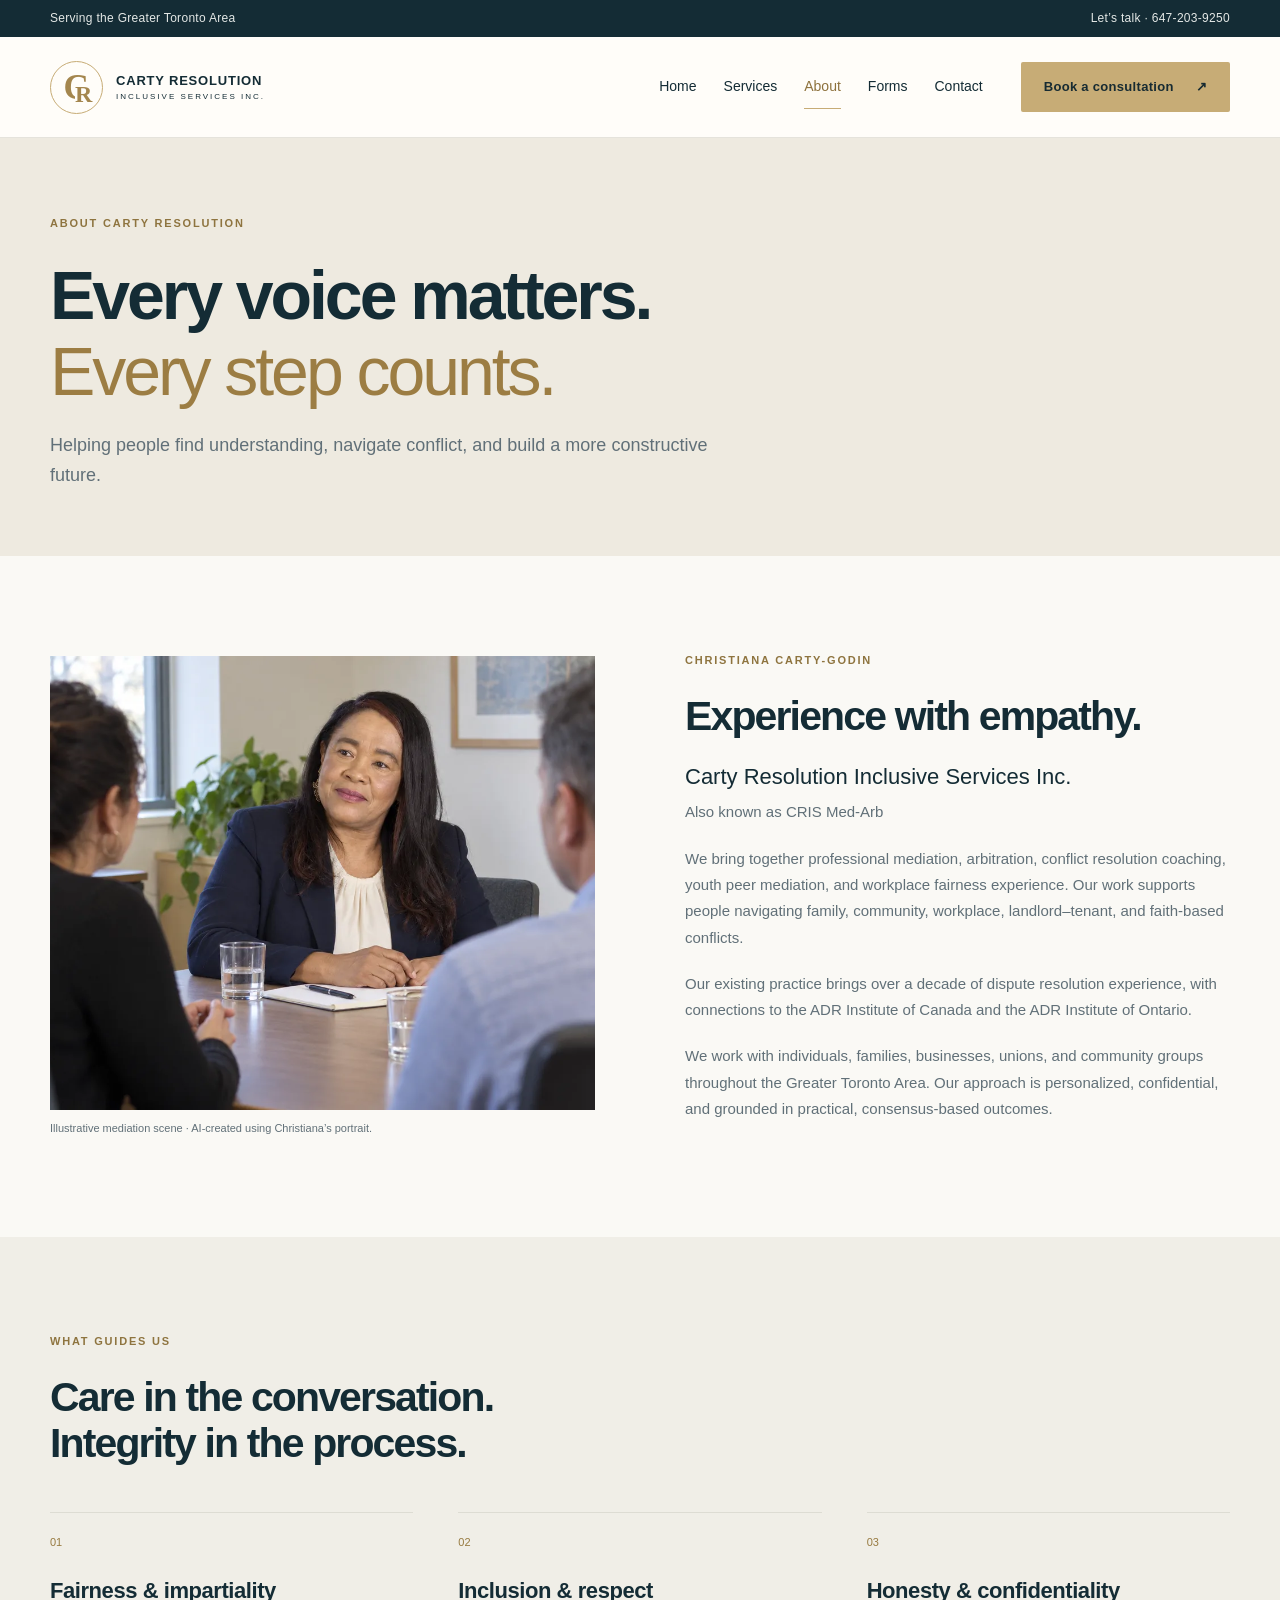
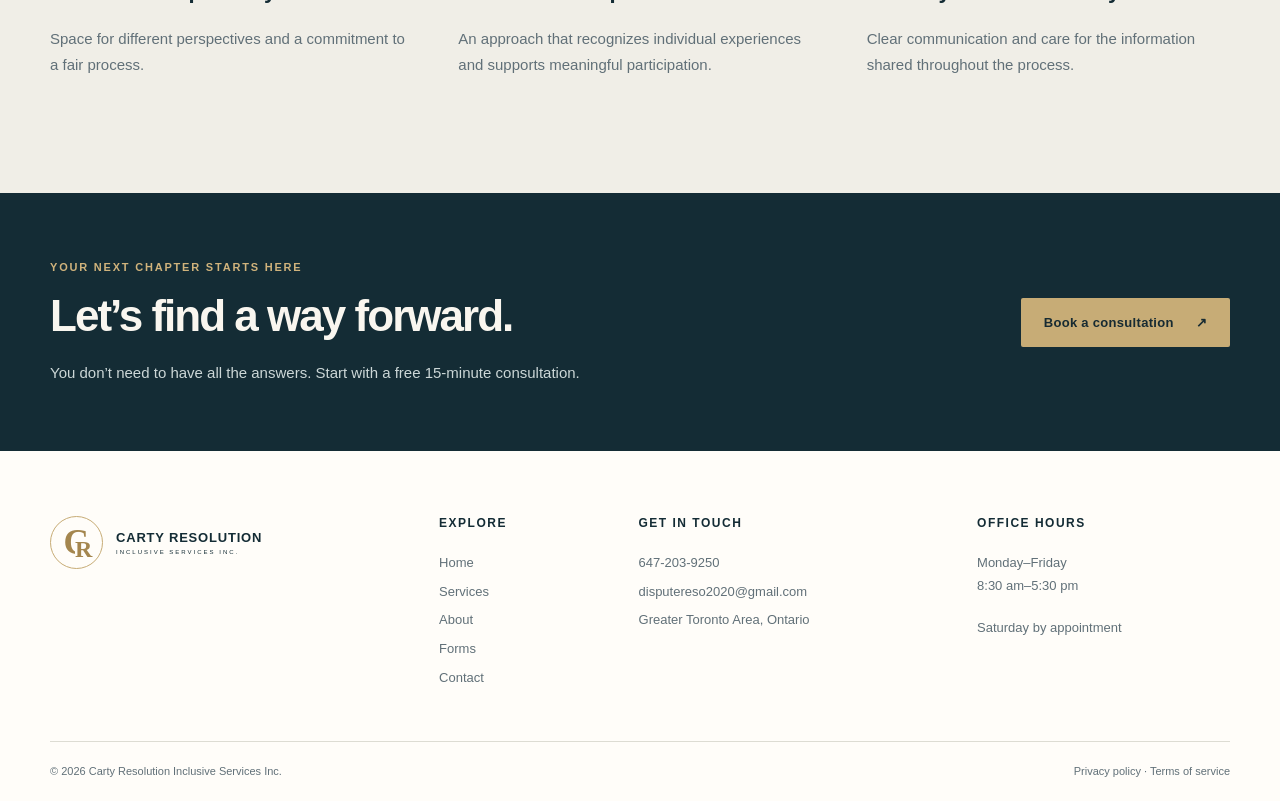
==== about/index.html @ 99fa65ea "Publish Carty Resolution website with responsive layouts and SEO metadata" ====
<!doctype html><html lang="en"><head><meta charset="utf-8"><meta name="viewport" content="width=device-width,initial-scale=1"><title>About Christiana Carty-Godin | Carty Resolution</title><meta name="description" content="Meet Christiana Carty-Godin and Carty Resolution Inclusive Services. A people-focused approach to mediation, arbitration and conflict resolution in the GTA."><meta name="theme-color" content="#142c35"><link rel="icon" href="../assets/favicon.svg" type="image/svg+xml"><link rel="stylesheet" href="../style.css"><meta property="og:type" content="website"><meta property="og:locale" content="en_CA"><meta property="og:site_name" content="Carty Resolution Inclusive Services"><meta property="og:title" content="About Christiana Carty-Godin | Carty Resolution"><meta property="og:description" content="Meet Christiana Carty-Godin and Carty Resolution Inclusive Services. A people-focused approach to mediation, arbitration and conflict resolution in the GTA."><meta name="twitter:card" content="summary"><script type="application/ld+json">{"@context":"https://schema.org","@type":"ProfessionalService","name":"Carty Resolution Inclusive Services Inc.","alternateName":"CRIS Med-Arb","telephone":"+1-647-203-9250","email":"disputereso2020@gmail.com","areaServed":{"@type":"Place","name":"Greater Toronto Area, Ontario, Canada"},"hasOfferCatalog":{"@type":"OfferCatalog","name":"Dispute resolution services","itemListElement":[{"@type":"Offer","itemOffered":{"@type":"Service","name":"Mediation"}},{"@type":"Offer","itemOffered":{"@type":"Service","name":"Arbitration"}},{"@type":"Offer","itemOffered":{"@type":"Service","name":"Conflict Management Coaching"}},{"@type":"Offer","itemOffered":{"@type":"Service","name":"Workplace Professional Training"}},{"@type":"Offer","itemOffered":{"@type":"Service","name":"Youth Peer Mediation Training"}}]}}</script><link rel="canonical" href="https://takshvaghasiya.github.io/carty-resolution/about/"><meta property="og:url" content="https://takshvaghasiya.github.io/carty-resolution/about/"><meta property="og:image" content="https://takshvaghasiya.github.io/carty-resolution/assets/christiana-banner.webp"></head><body><a class="skip" href="#main">Skip to content</a><div class="topbar"><div class="wrap"><span>Serving the Greater Toronto Area</span><a href="tel:+16472039250">Let’s talk · 647-203-9250</a></div></div><header><div class="wrap nav"><a class="brand" href="../" aria-label="Carty Resolution Inclusive Services home"><span class="monogram">C<span>R</span></span><span>CARTY RESOLUTION<small>INCLUSIVE SERVICES INC.</small></span></a><button class="menu" aria-label="Open navigation" aria-expanded="false" aria-controls="main-navigation">☰</button><nav id="main-navigation" aria-label="Main navigation"><a href="../" >Home</a><a href="../services/" >Services</a><a href="../about/" aria-current="page">About</a><a href="../forms/" >Forms</a><a href="../contact/" >Contact</a></nav><button class="button gold" data-book>Book a consultation <span>↗</span></button></div></header><main id="main"><section class="page-intro"><div class="wrap"><p class="eyebrow">ABOUT CARTY RESOLUTION</p><h1>Every voice matters.<br><em>Every step counts.</em></h1><p class="lead">Helping people find understanding, navigate conflict, and build a more constructive future.</p></div></section><section class="section"><div class="wrap about-grid"><figure class="meeting-photo"><img src="../assets/christiana-mediation.webp" alt="AI-created illustration of Christiana in a mediation conversation with two fictional participants" width="1536" height="1024" loading="lazy"><figcaption>Illustrative mediation scene · AI-created using Christiana’s portrait.</figcaption></figure><div><p class="eyebrow">CHRISTIANA CARTY-GODIN</p><h2>Experience with empathy.</h2><p class="lead">Carty Resolution Inclusive Services Inc.<br><span class="muted">Also known as CRIS Med-Arb</span></p><p>We bring together professional mediation, arbitration, conflict resolution coaching, youth peer mediation, and workplace fairness experience. Our work supports people navigating family, community, workplace, landlord–tenant, and faith-based conflicts.</p><p>Our existing practice brings over a decade of dispute resolution experience, with connections to the ADR Institute of Canada and the ADR Institute of Ontario.</p><p>We work with individuals, families, businesses, unions, and community groups throughout the Greater Toronto Area. Our approach is personalized, confidential, and grounded in practical, consensus-based outcomes.</p></div></div></section><section class="section pale"><div class="wrap"><p class="eyebrow">WHAT GUIDES US</p><h2>Care in the conversation.<br>Integrity in the process.</h2><div class="steps"><article><span>01</span><h3>Fairness & impartiality</h3><p>Space for different perspectives and a commitment to a fair process.</p></article><article><span>02</span><h3>Inclusion & respect</h3><p>An approach that recognizes individual experiences and supports meaningful participation.</p></article><article><span>03</span><h3>Honesty & confidentiality</h3><p>Clear communication and care for the information shared throughout the process.</p></article></div></div></section></main><section class="closing"><div class="wrap"><div><p class="eyebrow">YOUR NEXT CHAPTER STARTS HERE</p><h2>Let’s find a way forward.</h2><p>You don’t need to have all the answers. Start with a free 15-minute consultation.</p></div><button class="button gold" data-book>Book a consultation <span>↗</span></button></div></section><footer><div class="wrap footer-grid"><a class="brand" href="../"><span class="monogram">C<span>R</span></span><span>CARTY RESOLUTION<small>INCLUSIVE SERVICES INC.</small></span></a><div><h3>Explore</h3><a href="../">Home</a><a href="../services/">Services</a><a href="../about/">About</a><a href="../forms/">Forms</a><a href="../contact/">Contact</a></div><div><h3>Get in touch</h3><a href="tel:+16472039250">647-203-9250</a><a href="mailto:disputereso2020@gmail.com">disputereso2020@gmail.com</a><p>Greater Toronto Area, Ontario</p></div><div><h3>Office hours</h3><p>Monday–Friday<br>8:30 am–5:30 pm</p><p>Saturday by appointment</p></div></div><div class="wrap copyright"><span>© 2026 Carty Resolution Inclusive Services Inc.</span><span><a href="https://www.crisdisputeresolution.com/privacy-policy">Privacy policy</a> · <a href="https://www.crisdisputeresolution.com/terms-of-service">Terms of service</a></span></div></footer><dialog id="booking"><button class="close" aria-label="Close consultation panel">×</button><p class="eyebrow">LET’S START WITH A CONVERSATION</p><h2>Your first step,<br>made simple.</h2><p>Contact Christiana to arrange your free 15-minute consultation and discuss a suitable appointment time.</p><a class="button gold" href="tel:+16472039250">Call 647-203-9250 ↗</a><a class="button outline" href="mailto:disputereso2020@gmail.com?subject=15-minute%20consultation%20request">Request a time by email ↗</a><p class="fine">Monday–Friday, 8:30 am–5:30 pm.<br>Saturdays by appointment.</p></dialog><script src="../app.js"></script></body></html>
---- style.css ----
:root{--ink:#142c35;--gold:#c7ac76;--paper:#faf9f5;--muted:#617078;--line:#dddcd3}*{box-sizing:border-box}html{scroll-behavior:smooth;scroll-padding-top:115px}body{margin:0;background:var(--paper);color:var(--ink);font-family:'DM Sans',Arial,sans-serif;font-size:16px;line-height:1.7}a{color:inherit;text-decoration:none}button,input,select,textarea{font:inherit}button,a,input,textarea,select,summary{-webkit-tap-highlight-color:transparent}button{cursor:pointer}a:focus-visible,button:focus-visible,summary:focus-visible{outline:3px solid #b18b46;outline-offset:5px}h1,h2,h3,p{margin:0 0 20px}h1,h2{font-family:'Libre Caslon Display',Georgia,serif;font-weight:400;line-height:1.06;letter-spacing:-1.4px}h1{font-size:clamp(58px,6.6vw,96px)}h2{font-size:clamp(40px,4.2vw,58px)}h3{font-weight:500;font-size:22px;line-height:1.3}em{font-weight:400;color:#9c7d43}.wrap{width:min(1200px,calc(100% - 100px));margin:auto}.topbar{background:var(--ink);color:#e4e8e6;font-size:11px;letter-spacing:1.3px}.topbar .wrap{display:flex;justify-content:space-between;padding:8px 0}header{background:#fffdf9;position:sticky;top:0;z-index:20;border-bottom:1px solid #e5e3dc}.nav{display:flex;align-items:center;gap:38px;min-height:100px}.brand{display:flex;gap:13px;align-items:center;font-size:16px;font-family:Georgia,serif;letter-spacing:1.4px;line-height:1.4;white-space:nowrap}.brand small{display:block;font-family:'DM Sans',sans-serif;font-size:8px;letter-spacing:2.8px}.monogram{display:grid;place-items:center;border:1px solid var(--gold);border-radius:50%;width:53px;height:53px;font-size:35px;color:#a4864e;position:relative}.monogram span{position:absolute;font-size:24px;left:24px;top:20px;background:#fffdf9;line-height:1}.nav nav{margin-left:auto;display:flex;gap:27px;font-size:13px}.nav nav a{padding:9px 0;border-bottom:1px solid transparent}.nav nav a:hover,.nav nav a[aria-current]{border-color:var(--gold);color:#8d713c}.button{border:0;display:inline-flex;align-items:center;justify-content:center;gap:22px;padding:15px 23px;font-size:12px;font-weight:600;letter-spacing:.3px;line-height:1.5;border-radius:2px;transition:background .2s,transform .2s}.button:hover{transform:translateY(-2px);background:#d6be8f}.gold{background:var(--gold);color:#172b32}.outline{border:1px solid var(--line);background:transparent}.menu{display:none}.hero{position:relative;min-height:655px;background:var(--ink);color:#fff;overflow:hidden}.hero-photo{position:absolute;inset:0 0 0 30%;background:url('assets/mediation.png') 57% center/cover no-repeat}.hero:after{content:'';position:absolute;inset:0;background:linear-gradient(90deg,#142c35 0%,rgba(20,44,53,.97) 28%,rgba(20,44,53,.73) 48%,rgba(20,44,53,.12) 100%)}.hero-inner{position:relative;z-index:1;padding-top:84px;padding-bottom:75px}.eyebrow{font-size:10px;font-weight:650;letter-spacing:2.5px;color:#8e743f;text-transform:uppercase;margin-bottom:24px}.hero .eyebrow{color:#dcc18c;display:flex;align-items:center;gap:15px}.hero .eyebrow:before{content:'';width:32px;height:1px;background:var(--gold)}.hero h1{margin-bottom:25px}.hero h1 em{color:#d9c18f}.hero p:not(.eyebrow){max-width:490px;font-size:16px;line-height:1.85;color:#e0e5e4}.actions{display:flex;gap:28px;align-items:center;margin-top:34px}.hero-link{font-size:12px;display:flex;gap:19px;align-items:center}.hero-note{margin-top:33px;font-size:11px;color:#d0d9d7;letter-spacing:.4px}.dot{display:inline-block;width:5px;height:5px;border-radius:50%;background:var(--gold);margin-right:9px}.hero-caption{position:absolute;z-index:2;right:50px;bottom:28px;font-size:10px;letter-spacing:1px;color:#fff}.values-strip{border-bottom:1px solid var(--line);background:#f0eee7}.values-strip .wrap{display:flex;justify-content:space-between;padding:21px 0;font-size:11px;letter-spacing:1.3px}.values-strip span:before{content:'✧';margin-right:15px;color:#9a7c44;font-size:17px}.section{padding:95px 0}.section-heading{display:flex;justify-content:space-between;align-items:end;gap:70px;margin-bottom:42px}.section-heading h2{margin-bottom:0}.section-heading>p{max-width:350px;font-size:14px;color:var(--muted);margin-bottom:5px}.service-grid{display:grid;grid-template-columns:repeat(6,1fr);gap:18px}.service-card{grid-column:span 2;border:1px solid var(--line);padding:28px 28px 25px;background:#fffdf9;display:flex;flex-direction:column;transition:background .2s,border .2s}.service-card:nth-child(4),.service-card:nth-child(5){grid-column:span 3}.service-card:hover{background:#f2eee4;border-color:#b89f71}.card-top{display:flex;justify-content:space-between;align-items:center;margin-bottom:35px}.number{font-size:10px;letter-spacing:1.7px;color:#967a44}.arrow{font-size:21px;color:#967a44}.service-card h3{max-width:300px}.service-card p{font-size:13px;color:var(--muted);line-height:1.8}.text-link{font-size:12px;font-weight:600;border-bottom:1px solid #b8a379;padding-bottom:6px;align-self:start;display:inline-flex;gap:30px}.service-card .text-link{margin-top:auto}.about-band{background:#eeeae0;padding:80px 0}.about-grid{display:grid;grid-template-columns:1fr 1fr;gap:90px;align-items:center}.about-grid p:not(.eyebrow){color:var(--muted);font-size:14px}.about-grid .lead{font-size:22px!important;color:var(--ink)!important;line-height:1.5}.editorial-art{min-height:480px;position:relative;background:#183740;color:#f5f0e5;overflow:hidden;padding:38px;display:flex;flex-direction:column;justify-content:space-between}.art-label,.art-bottom{font-size:9px;letter-spacing:3px;z-index:1}.art-word{font-family:'Libre Caslon Display',Georgia,serif;font-size:76px;line-height:1.05;z-index:1}.art-word em{color:#d1b67e}.circle{position:absolute;border:1px solid #c7ac7650;width:360px;height:360px;border-radius:50%;right:-120px;top:12px}.c2{right:-70px;top:120px}.steps{display:grid;grid-template-columns:repeat(3,1fr);gap:45px;margin-top:45px}.steps article{border-top:1px solid var(--line);padding-top:20px}.steps span{font-size:11px;color:#977a40;display:block;margin-bottom:25px}.steps p{font-size:14px;color:var(--muted)}.faq{background:#f0eee7}.faq-grid{display:grid;grid-template-columns:1fr 1.3fr;gap:80px}details{border-bottom:1px solid #d5d4cb;padding:22px 0}details:first-child{padding-top:0}summary{list-style:none;cursor:pointer;font-size:15px;display:flex;justify-content:space-between;gap:20px}summary:after{content:'+';color:#8f7441;font-size:21px}details[open] summary:after{content:'−'}details p{font-size:14px;color:var(--muted);padding-top:18px;margin-bottom:0}.closing{padding:65px 0;background:var(--ink);color:#f9f6ef}.closing .wrap{display:flex;justify-content:space-between;align-items:center;gap:40px}.closing .eyebrow{color:#d0b37c;margin-bottom:13px}.closing h2{font-size:52px}.closing p:not(.eyebrow){font-size:13px;color:#ccd7d7;margin-bottom:0}footer{background:#fffdf9;padding-top:65px}.footer-grid{display:grid;grid-template-columns:1.4fr .65fr 1.2fr 1fr;gap:35px}.footer-grid .brand{align-self:start;font-size:13px}.footer-grid .brand small{font-size:6px}.footer-grid .monogram{flex-shrink:0}footer h3{font-family:inherit;font-size:11px;text-transform:uppercase;letter-spacing:1.5px;margin-bottom:20px}footer p,footer div>a:not(.brand){font-size:11px;color:var(--muted)}.footer-grid div>a{display:block;margin-bottom:6px}.copyright{margin-top:45px;border-top:1px solid var(--line);padding:20px 0;display:flex;justify-content:space-between;font-size:9px;color:var(--muted)}.page-intro{padding:76px 0 65px;background:#eeeae0}.page-intro h1{font-size:76px}.lead{font-size:18px;line-height:1.7;max-width:640px;color:var(--muted)}.page-intro .lead{margin-bottom:0}.service-jump{display:flex;flex-wrap:wrap;gap:12px;padding-top:35px}.service-jump a{border:1px solid var(--line);font-size:11px;padding:9px 14px}.service-details article{display:grid;grid-template-columns:1fr 3fr;gap:50px;padding:75px 0;border-bottom:1px solid var(--line);scroll-margin-top:100px}.service-details article:last-child{border:0}.service-index{font-family:Georgia;font-size:80px;color:#c7ac76}.service-details p{max-width:720px}.service-details .button{margin-top:12px}.pale{background:#f0eee7}.muted{color:var(--muted);font-size:15px}.notice{display:flex;gap:25px;align-items:start;padding:25px 30px;background:#eeeae0;margin-bottom:35px}.notice>span{font-size:25px}.notice p{margin:0;font-size:13px}.forms-grid{display:grid;grid-template-columns:repeat(3,1fr);gap:20px}.form-card{padding:30px;border:1px solid var(--line);display:flex;flex-direction:column;align-items:start;background:#fffdf9}.form-card h2{font-size:30px;line-height:1.15;margin-top:25px;letter-spacing:-.5px}.form-card p{font-size:13px;color:var(--muted)}.form-card a{margin-top:auto}.form-help{padding-top:55px;max-width:650px}.form-help h2{font-size:35px}.form-help p{font-size:14px}.form-help a{text-decoration:underline}.contact-grid{display:grid;grid-template-columns:1fr 1fr;gap:100px}.contact-grid>div>p{color:var(--muted);max-width:400px}.contact-item{padding:23px 0;border-bottom:1px solid var(--line)}.contact-item>span{display:block;font-size:9px;letter-spacing:2px;color:#8f7441;margin-bottom:8px}.contact-item a{font-size:17px;overflow-wrap:anywhere}.contact-item p{font-size:14px;margin:0}.contact-grid .text-link{margin-top:25px}form{padding:35px;background:#eeeae0}form h2{font-size:34px}label{display:block;font-size:12px;margin:18px 0}input,textarea,select{width:100%;display:block;padding:12px;border:1px solid #cfcfc6;background:#fffdf9;color:var(--ink);margin-top:6px;border-radius:0}textarea{resize:vertical}.fine{font-size:11px;color:var(--muted);line-height:1.7}dialog{border:0;background:var(--paper);color:var(--ink);width:min(510px,calc(100% - 30px));padding:48px;box-shadow:0 20px 100px #0004}dialog::backdrop{background:#091b23bd;backdrop-filter:blur(5px)}dialog h2{font-size:50px}dialog>p:not(.eyebrow){font-size:14px}dialog .button{display:flex;margin:14px 0}dialog .fine{margin-top:25px}.close{position:absolute;right:15px;top:10px;background:none;border:0;font-size:28px;color:var(--ink)}.skip{position:fixed;left:20px;top:-100px;background:white;padding:12px;z-index:100}.skip:focus{top:10px}@media(min-width:1500px){.hero{min-height:740px}.hero-inner{padding-top:115px}}@media(max-width:1100px){.wrap{width:calc(100% - 60px)}.nav{gap:20px}.nav nav{gap:18px}.nav>.button{padding:13px}.brand{font-size:13px}.brand small{font-size:7px}.about-grid{gap:50px}.footer-grid{grid-template-columns:1fr 1fr}.contact-grid{gap:50px}}@media(max-width:800px){.wrap{width:calc(100% - 40px)}.topbar{font-size:9px;letter-spacing:.3px}.nav{min-height:82px;gap:15px;flex-wrap:wrap;position:relative}.brand{font-size:12px}.brand small{letter-spacing:1.8px;font-size:6px}.monogram{width:43px;height:43px;font-size:30px}.monogram span{left:20px;top:17px;font-size:21px}.nav>.button{margin-left:auto;font-size:10px;padding:12px}.nav>.button span{display:none}.menu{display:block;order:3;background:none;border:0;font-size:23px;color:var(--ink)}.nav nav{display:none;flex-basis:100%;order:4;flex-direction:column;gap:0;padding-bottom:20px}.nav nav.open{display:flex}.nav nav a{padding:12px}.hero{min-height:640px}.hero-photo{inset:0;background-position:62% center}.hero:after{background:linear-gradient(90deg,#142c35ed,#142c35ac)}.hero-inner{padding-top:70px;padding-bottom:70px}.hero h1{font-size:76px}.hero p:not(.eyebrow){font-size:15px;max-width:440px}.hero-caption{display:none}.values-strip .wrap{display:grid;grid-template-columns:1fr 1fr;gap:13px;font-size:10px;padding:22px 0}.section{padding:65px 0}.section-heading{display:block}.section-heading>p{margin-top:25px;max-width:500px}.service-grid{grid-template-columns:1fr 1fr;gap:12px}.service-card,.service-card:nth-child(4),.service-card:nth-child(5){grid-column:span 1;padding:22px}.service-card:last-child{grid-column:span 2}.service-card h3{font-size:20px}.service-card p{font-size:12px}.about-grid{grid-template-columns:1fr;gap:35px}.editorial-art{min-height:370px}.steps{gap:25px}.faq-grid{grid-template-columns:1fr;gap:35px}.closing .wrap{display:block}.closing .button{margin-top:25px}.closing h2{font-size:45px}.forms-grid{grid-template-columns:1fr 1fr}.contact-grid{grid-template-columns:1fr;gap:45px}.service-details article{grid-template-columns:65px 1fr;gap:20px;padding:50px 0}.service-index{font-size:50px}.page-intro h1{font-size:62px}.page-intro{padding:55px 0}.copyright{display:block}.copyright>span{display:block;margin:5px 0}}@media(max-width:480px){.topbar .wrap>span{max-width:140px}.topbar .wrap{align-items:center}.nav>.button{padding:10px;font-size:9px;max-width:105px}.nav{gap:10px}.brand{font-size:10px;gap:8px}.brand small{font-size:5px}.hero h1{font-size:65px}.hero-inner{padding-top:60px}.hero{min-height:620px}.actions{gap:20px;flex-wrap:wrap}.actions .button{padding:15px 18px}.hero-link{font-size:11px}.service-grid,.forms-grid{grid-template-columns:1fr}.service-card,.service-card:nth-child(4),.service-card:nth-child(5),.service-card:last-child{grid-column:span 1}.card-top{margin-bottom:20px}.service-card h3{max-width:none}.steps{grid-template-columns:1fr;gap:20px}.steps span{margin-bottom:15px}.footer-grid{grid-template-columns:1fr 1fr;gap:35px 20px}.footer-grid>.brand{grid-column:span 2}.footer-grid div:nth-child(3){grid-column:span 2;order:4}.footer-grid .brand{font-size:15px}.service-details article{grid-template-columns:1fr;gap:0}.service-index{font-size:35px;margin-bottom:20px}.service-details h2{font-size:38px}.page-intro h1{font-size:55px}.notice{padding:20px;gap:15px}.contact-grid form{padding:24px}.contact-item a{font-size:15px}dialog{padding:40px 25px}.art-word{font-size:68px}}@media(prefers-reduced-motion:reduce){html{scroll-behavior:auto}*{transition:none!important}}
/* Personal photography: one home portrait and one About meeting scene. */
.hero-photo{inset:0;background-image:url('assets/christiana-banner.webp');background-position:center center}.hero:after{background:linear-gradient(90deg,rgba(20,44,53,.96) 0%,rgba(20,44,53,.88) 28%,rgba(20,44,53,.36) 49%,rgba(20,44,53,0) 65%)}.meeting-photo{margin:0}.meeting-photo img{display:block;width:100%;height:auto;aspect-ratio:1.1;object-fit:cover;object-position:50% center}.meeting-photo figcaption{font-size:10px;line-height:1.5;color:var(--muted);margin-top:10px}@media(max-width:800px){.hero-photo{background-position:68% center}.hero:after{background:linear-gradient(90deg,rgba(20,44,53,.96),rgba(20,44,53,.78) 45%,rgba(20,44,53,.1))}}@media(max-width:600px){.hero{display:flex;flex-direction:column;min-height:0}.hero-photo{position:relative;inset:auto;order:0;width:100%;height:380px;background-position:75% 28%;background-size:cover}.hero:after{display:none}.hero-inner{order:1;padding-top:36px;padding-bottom:40px}.hero h1{font-size:60px}.hero-caption{display:none}.hero-inner .eyebrow{margin-bottom:18px}.actions{margin-top:25px}.hero-note{margin-top:24px}.meeting-photo img{aspect-ratio:1.25;object-position:center}}

@media(min-width:801px){.hero-photo{background-position:center top}}

/* Typography and responsive refinement */
:root{--font:Arial,'Helvetica Neue',Helvetica,sans-serif}body{font-family:var(--font);font-size:16px;line-height:1.75}h1,h2,h3,.brand,.art-word,.service-index{font-family:var(--font)}h1,h2{font-weight:600;letter-spacing:-.045em;line-height:1.12}h1{font-size:clamp(42px,5.3vw,72px)}h2{font-size:clamp(30px,3.2vw,44px)}h3{font-weight:600;letter-spacing:-.02em}h1 em,h2 em,.art-word em{font-style:normal}.hero h1{font-size:clamp(46px,5.6vw,76px);max-width:620px}.page-intro h1{font-size:clamp(42px,5.5vw,68px)}.brand{font-weight:650;font-size:13px;letter-spacing:.8px}.brand small{font-weight:400;letter-spacing:2px}.monogram,.monogram span{font-family:Georgia,serif}.eyebrow{font-size:11px;letter-spacing:1.8px}.button{font-size:13px;min-height:48px}.text-link{font-size:14px;min-height:44px;align-items:center}.service-card p,.steps p,.about-grid p:not(.eyebrow),.section-heading>p,details p,.form-card p{font-size:15px}.service-card h3{font-size:23px}.nav nav{font-size:14px}.footer-grid p,.footer-grid div>a:not(.brand){font-size:13px}footer h3{font-size:12px}.copyright{font-size:11px}.fine{font-size:13px}.art-word{font-size:62px;font-weight:500;letter-spacing:-3px}.closing h2{font-size:44px}.closing p:not(.eyebrow){font-size:15px}.page-intro .lead{max-width:700px}.contact-grid>*,.about-grid>*,.faq-grid>*,.service-grid>*,.footer-grid>*{min-width:0}.footer-grid a,.contact-item a{overflow-wrap:anywhere}input,textarea,select{font-size:16px;min-height:48px}.hero-link{font-size:14px;min-height:44px}.hero-note{font-size:12px}.topbar{font-size:12px;letter-spacing:.3px}.values-strip .wrap{font-size:12px;letter-spacing:.4px}.service-jump a{font-size:13px;min-height:44px;display:flex;align-items:center}.notice p{font-size:15px}.form-help p{font-size:15px}.meeting-photo img{aspect-ratio:1.2}.meeting-photo figcaption{font-size:11px}.skip{font-size:14px}summary{font-size:16px;min-height:44px;align-items:center}dialog h2{font-size:40px}dialog>p:not(.eyebrow){font-size:15px}.close{min-width:44px;min-height:44px}@media(max-width:1100px) and (min-width:801px){.nav{gap:16px}.nav nav{gap:16px;font-size:13px}.nav>.button{font-size:12px;padding:12px}.brand{font-size:11px}.brand small{font-size:6px}.hero h1{font-size:62px}}@media(max-width:800px){.nav{min-height:80px}.nav>.button{font-size:12px;max-width:none;padding:12px 15px}.menu{min-width:44px;min-height:44px;line-height:1}.brand{font-size:12px}.brand small{font-size:6px}.hero h1{font-size:58px}.hero p:not(.eyebrow){font-size:16px}.section{padding:60px 0}.service-card p{font-size:15px}.steps{grid-template-columns:1fr;gap:20px}.steps article{padding-top:20px}.steps span{margin-bottom:12px}.footer-grid{gap:32px}.page-intro{padding:48px 0}.page-intro h1{font-size:50px}.contact-grid{gap:36px}.closing h2{font-size:38px}.hero-photo{background-position:75% top}.service-details .lead{font-size:17px}.service-details article{scroll-margin-top:95px}}@media(max-width:600px){.wrap{width:calc(100% - 36px)}.topbar .wrap{gap:12px;font-size:10px}.topbar .wrap>span{max-width:150px}.nav>.button{display:none}.menu{margin-left:auto;order:2}.nav nav{order:3;padding:0 0 15px;margin:0}.nav nav a{font-size:16px;min-height:48px}.brand{font-size:13px}.brand small{font-size:6px}.hero-photo{height:clamp(280px,80vw,430px);background-position:76% top}.hero-inner{padding-top:32px;padding-bottom:38px}.hero h1{font-size:clamp(42px,10.5vw,60px);line-height:1.12}.hero p:not(.eyebrow){font-size:16px;line-height:1.7}.hero .actions{display:grid;grid-template-columns:1fr;gap:12px;align-items:stretch}.hero .actions .button{width:100%}.hero-link{justify-content:center}.hero-note{font-size:11px;line-height:1.6}.values-strip .wrap{gap:12px;font-size:11px}.values-strip span:before{margin-right:8px}.service-grid,.forms-grid{grid-template-columns:1fr}.service-card,.service-card:nth-child(4),.service-card:nth-child(5),.service-card:last-child{grid-column:span 1;padding:24px}.card-top{margin-bottom:20px}.service-card h3{font-size:23px}.section-heading{margin-bottom:28px}.section-heading h2,.about-grid h2,.process h2,.faq h2{font-size:34px}.section-heading>p{margin-top:20px}.editorial-art{min-height:310px;padding:26px}.art-word{font-size:52px}.about-band{padding:55px 0}.about-grid{gap:30px}.closing .button{width:100%}.closing h2{font-size:35px}.footer-grid{grid-template-columns:1fr 1fr;gap:30px 20px}.footer-grid>.brand{grid-column:span 2}.footer-grid div:nth-child(3){grid-column:span 2}.footer-grid .brand{font-size:13px}.copyright{margin-top:30px}.page-intro h1{font-size:clamp(38px,9.5vw,52px)}.page-intro .lead{font-size:16px}.service-details article{grid-template-columns:1fr;gap:0;padding:42px 0}.service-index{font-size:30px;margin-bottom:15px}.service-details h2{font-size:32px}.service-details .button{width:100%}.service-jump{gap:8px;padding-top:24px}.service-jump a{font-size:12px}.contact-grid form{padding:24px}.contact-grid h2{font-size:32px}.contact-item a{font-size:16px}.form-card h2{font-size:27px}.form-help h2{font-size:30px}.notice{padding:20px;gap:12px}.notice>span{flex-shrink:0}.notice p{font-size:14px}dialog{padding:40px 25px;max-height:90dvh;overflow:auto}dialog h2{font-size:36px}.meeting-photo img{aspect-ratio:1.3}}
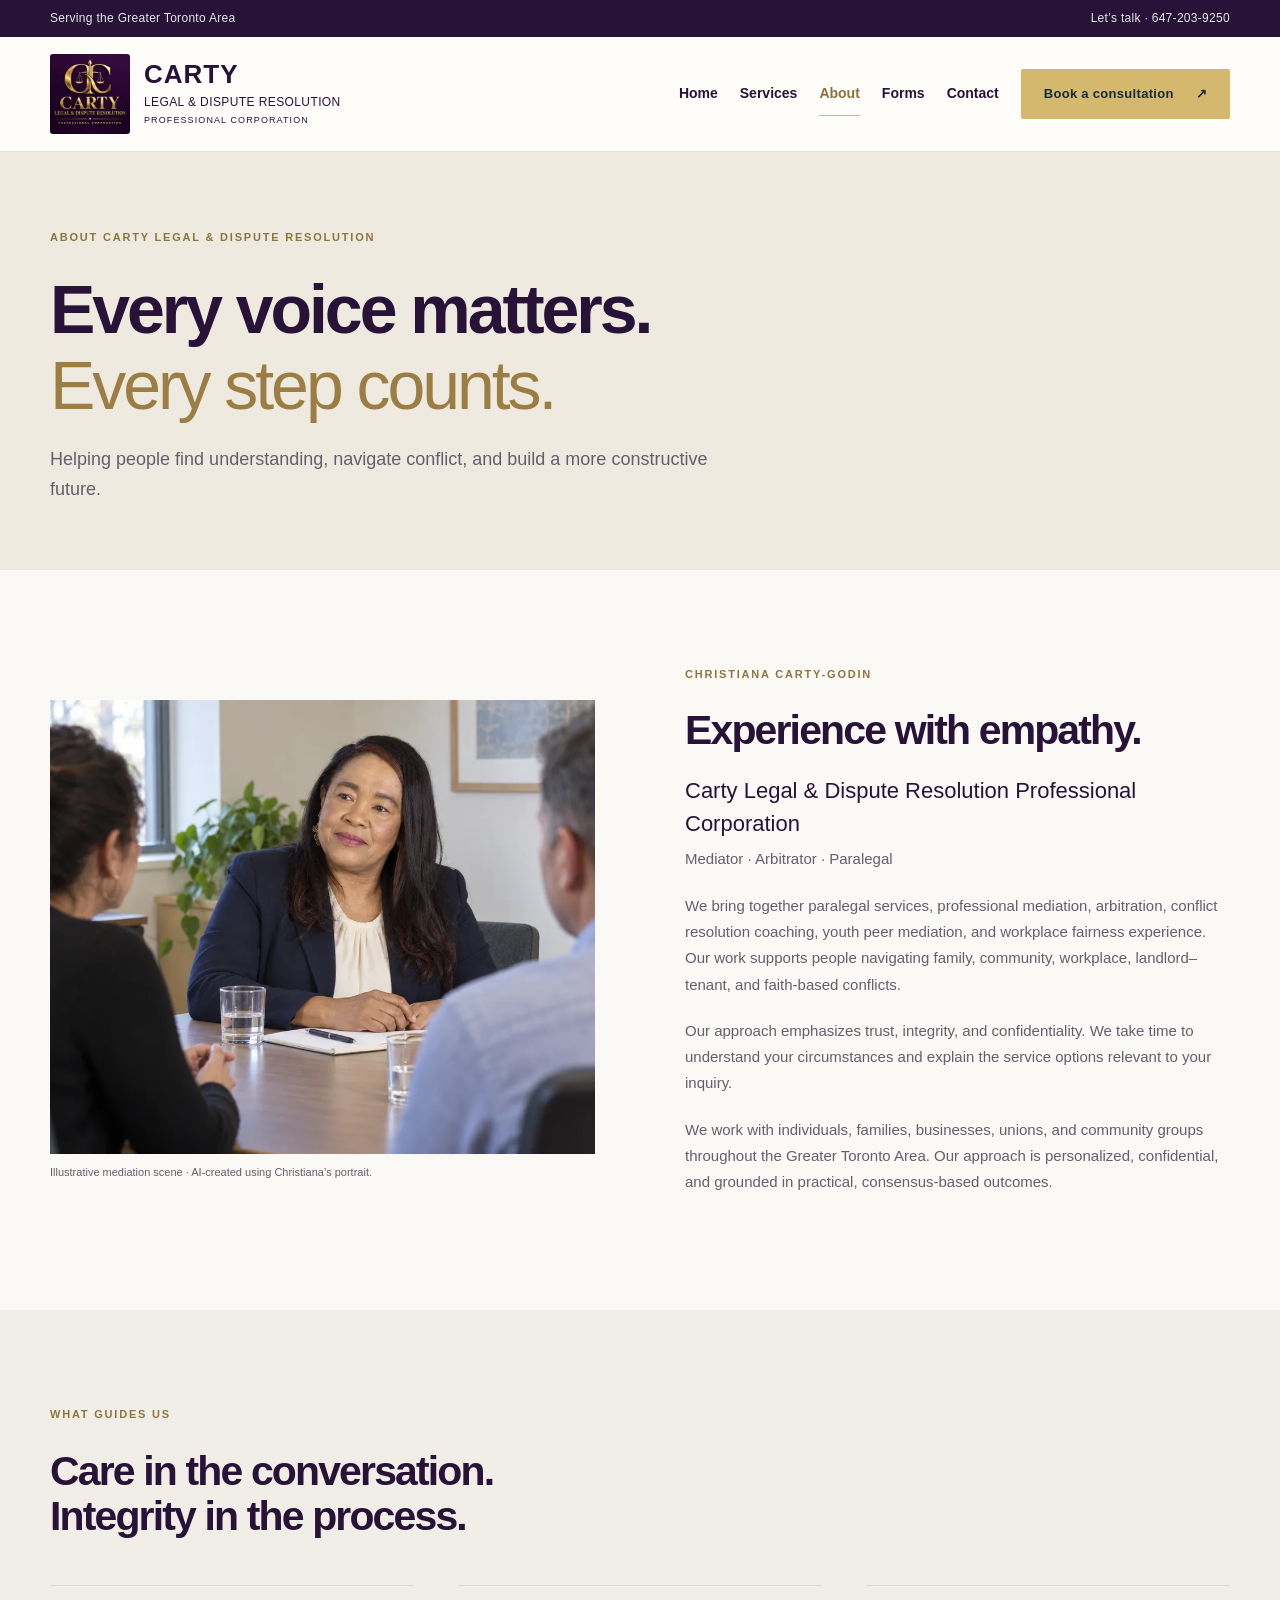
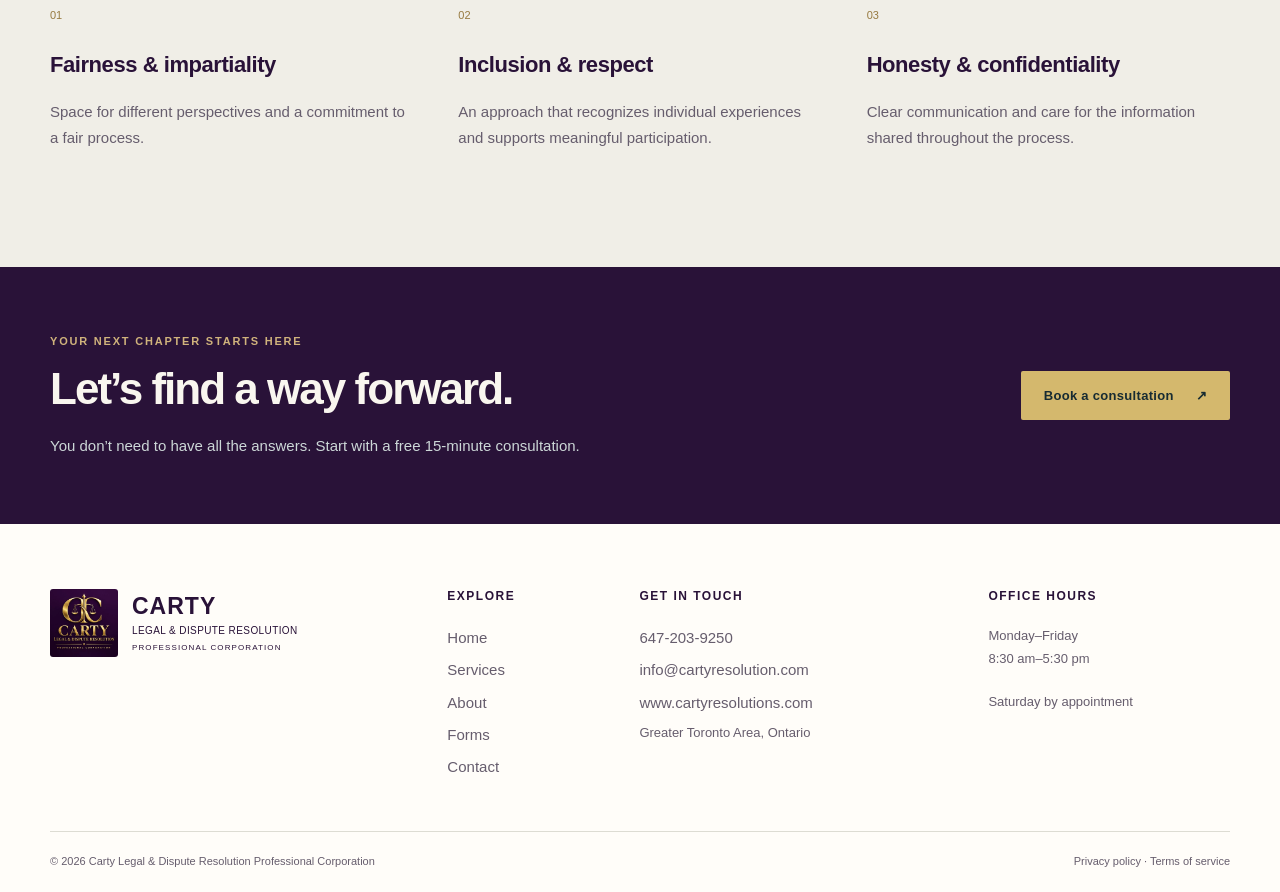
==== commit 574e5ec6: "Update Carty Legal branding, services, larger text and appointment requests" ====
--- a/about/index.html
+++ b/about/index.html
@@ -1 +1 @@
-<!doctype html><html lang="en"><head><meta charset="utf-8"><meta name="viewport" content="width=device-width,initial-scale=1"><title>About Christiana Carty-Godin | Carty Resolution</title><meta name="description" content="Meet Christiana Carty-Godin and Carty Resolution Inclusive Services. A people-focused approach to mediation, arbitration and conflict resolution in the GTA."><meta name="theme-color" content="#142c35"><link rel="icon" href="../assets/favicon.svg" type="image/svg+xml"><link rel="stylesheet" href="../style.css"><meta property="og:type" content="website"><meta property="og:locale" content="en_CA"><meta property="og:site_name" content="Carty Resolution Inclusive Services"><meta property="og:title" content="About Christiana Carty-Godin | Carty Resolution"><meta property="og:description" content="Meet Christiana Carty-Godin and Carty Resolution Inclusive Services. A people-focused approach to mediation, arbitration and conflict resolution in the GTA."><meta name="twitter:card" content="summary"><script type="application/ld+json">{"@context":"https://schema.org","@type":"ProfessionalService","name":"Carty Resolution Inclusive Services Inc.","alternateName":"CRIS Med-Arb","telephone":"+1-647-203-9250","email":"disputereso2020@gmail.com","areaServed":{"@type":"Place","name":"Greater Toronto Area, Ontario, Canada"},"hasOfferCatalog":{"@type":"OfferCatalog","name":"Dispute resolution services","itemListElement":[{"@type":"Offer","itemOffered":{"@type":"Service","name":"Mediation"}},{"@type":"Offer","itemOffered":{"@type":"Service","name":"Arbitration"}},{"@type":"Offer","itemOffered":{"@type":"Service","name":"Conflict Management Coaching"}},{"@type":"Offer","itemOffered":{"@type":"Service","name":"Workplace Professional Training"}},{"@type":"Offer","itemOffered":{"@type":"Service","name":"Youth Peer Mediation Training"}}]}}</script><link rel="canonical" href="https://takshvaghasiya.github.io/carty-resolution/about/"><meta property="og:url" content="https://takshvaghasiya.github.io/carty-resolution/about/"><meta property="og:image" content="https://takshvaghasiya.github.io/carty-resolution/assets/christiana-banner.webp"></head><body><a class="skip" href="#main">Skip to content</a><div class="topbar"><div class="wrap"><span>Serving the Greater Toronto Area</span><a href="tel:+16472039250">Let’s talk · 647-203-9250</a></div></div><header><div class="wrap nav"><a class="brand" href="../" aria-label="Carty Resolution Inclusive Services home"><span class="monogram">C<span>R</span></span><span>CARTY RESOLUTION<small>INCLUSIVE SERVICES INC.</small></span></a><button class="menu" aria-label="Open navigation" aria-expanded="false" aria-controls="main-navigation">☰</button><nav id="main-navigation" aria-label="Main navigation"><a href="../" >Home</a><a href="../services/" >Services</a><a href="../about/" aria-current="page">About</a><a href="../forms/" >Forms</a><a href="../contact/" >Contact</a></nav><button class="button gold" data-book>Book a consultation <span>↗</span></button></div></header><main id="main"><section class="page-intro"><div class="wrap"><p class="eyebrow">ABOUT CARTY RESOLUTION</p><h1>Every voice matters.<br><em>Every step counts.</em></h1><p class="lead">Helping people find understanding, navigate conflict, and build a more constructive future.</p></div></section><section class="section"><div class="wrap about-grid"><figure class="meeting-photo"><img src="../assets/christiana-mediation.webp" alt="AI-created illustration of Christiana in a mediation conversation with two fictional participants" width="1536" height="1024" loading="lazy"><figcaption>Illustrative mediation scene · AI-created using Christiana’s portrait.</figcaption></figure><div><p class="eyebrow">CHRISTIANA CARTY-GODIN</p><h2>Experience with empathy.</h2><p class="lead">Carty Resolution Inclusive Services Inc.<br><span class="muted">Also known as CRIS Med-Arb</span></p><p>We bring together professional mediation, arbitration, conflict resolution coaching, youth peer mediation, and workplace fairness experience. Our work supports people navigating family, community, workplace, landlord–tenant, and faith-based conflicts.</p><p>Our existing practice brings over a decade of dispute resolution experience, with connections to the ADR Institute of Canada and the ADR Institute of Ontario.</p><p>We work with individuals, families, businesses, unions, and community groups throughout the Greater Toronto Area. Our approach is personalized, confidential, and grounded in practical, consensus-based outcomes.</p></div></div></section><section class="section pale"><div class="wrap"><p class="eyebrow">WHAT GUIDES US</p><h2>Care in the conversation.<br>Integrity in the process.</h2><div class="steps"><article><span>01</span><h3>Fairness & impartiality</h3><p>Space for different perspectives and a commitment to a fair process.</p></article><article><span>02</span><h3>Inclusion & respect</h3><p>An approach that recognizes individual experiences and supports meaningful participation.</p></article><article><span>03</span><h3>Honesty & confidentiality</h3><p>Clear communication and care for the information shared throughout the process.</p></article></div></div></section></main><section class="closing"><div class="wrap"><div><p class="eyebrow">YOUR NEXT CHAPTER STARTS HERE</p><h2>Let’s find a way forward.</h2><p>You don’t need to have all the answers. Start with a free 15-minute consultation.</p></div><button class="button gold" data-book>Book a consultation <span>↗</span></button></div></section><footer><div class="wrap footer-grid"><a class="brand" href="../"><span class="monogram">C<span>R</span></span><span>CARTY RESOLUTION<small>INCLUSIVE SERVICES INC.</small></span></a><div><h3>Explore</h3><a href="../">Home</a><a href="../services/">Services</a><a href="../about/">About</a><a href="../forms/">Forms</a><a href="../contact/">Contact</a></div><div><h3>Get in touch</h3><a href="tel:+16472039250">647-203-9250</a><a href="mailto:disputereso2020@gmail.com">disputereso2020@gmail.com</a><p>Greater Toronto Area, Ontario</p></div><div><h3>Office hours</h3><p>Monday–Friday<br>8:30 am–5:30 pm</p><p>Saturday by appointment</p></div></div><div class="wrap copyright"><span>© 2026 Carty Resolution Inclusive Services Inc.</span><span><a href="https://www.crisdisputeresolution.com/privacy-policy">Privacy policy</a> · <a href="https://www.crisdisputeresolution.com/terms-of-service">Terms of service</a></span></div></footer><dialog id="booking"><button class="close" aria-label="Close consultation panel">×</button><p class="eyebrow">LET’S START WITH A CONVERSATION</p><h2>Your first step,<br>made simple.</h2><p>Contact Christiana to arrange your free 15-minute consultation and discuss a suitable appointment time.</p><a class="button gold" href="tel:+16472039250">Call 647-203-9250 ↗</a><a class="button outline" href="mailto:disputereso2020@gmail.com?subject=15-minute%20consultation%20request">Request a time by email ↗</a><p class="fine">Monday–Friday, 8:30 am–5:30 pm.<br>Saturdays by appointment.</p></dialog><script src="../app.js"></script></body></html>+<!doctype html><html lang="en"><head><meta charset="utf-8"><meta name="viewport" content="width=device-width,initial-scale=1"><title>About Christiana Carty-Godin | Carty Legal & Dispute Resolution</title><meta name="description" content="Meet Christiana Carty-Godin and Carty Legal & Dispute Resolution Professional Corporation. A people-focused approach to paralegal services, mediation, arbitration and conflict resolution in the GTA."><meta name="theme-color" content="#142c35"><link rel="icon" href="../assets/favicon.svg" type="image/svg+xml"><link rel="stylesheet" href="../style.css?v=legal-2"><meta property="og:type" content="website"><meta property="og:locale" content="en_CA"><meta property="og:site_name" content="Carty Legal & Dispute Resolution Professional Corporation"><meta property="og:title" content="About Christiana Carty-Godin | Carty Legal & Dispute Resolution"><meta property="og:description" content="Meet Christiana Carty-Godin and Carty Legal & Dispute Resolution Professional Corporation. A people-focused approach to mediation, arbitration and conflict resolution in the GTA."><meta name="twitter:card" content="summary"><script type="application/ld+json">{"@context":"https://schema.org","@type":"ProfessionalService","name":"Carty Legal & Dispute Resolution Professional Corporation","alternateName":"Carty Legal & Dispute Resolution","telephone":"+1-647-203-9250","email":"info@cartyresolution.com","areaServed":{"@type":"Place","name":"Greater Toronto Area, Ontario, Canada"},"hasOfferCatalog":{"@type":"OfferCatalog","name":"Dispute resolution services","itemListElement":[{"@type":"Offer","itemOffered":{"@type":"Service","name":"Paralegal Services"}},{"@type":"Offer","itemOffered":{"@type":"Service","name":"Mediation"}},{"@type":"Offer","itemOffered":{"@type":"Service","name":"Arbitration"}},{"@type":"Offer","itemOffered":{"@type":"Service","name":"Conflict Management Coaching"}},{"@type":"Offer","itemOffered":{"@type":"Service","name":"Workplace Professional Training"}},{"@type":"Offer","itemOffered":{"@type":"Service","name":"Youth Peer Mediation Training"}}]}}</script><link rel="canonical" href="https://takshvaghasiya.github.io/carty-resolution/about/"><meta property="og:url" content="https://takshvaghasiya.github.io/carty-resolution/about/"><meta property="og:image" content="https://takshvaghasiya.github.io/carty-resolution/assets/christiana-legal-banner.webp"></head><body><a class="skip" href="#main">Skip to content</a><div class="topbar"><div class="wrap"><span>Serving the Greater Toronto Area</span><a href="tel:+16472039250">Let’s talk · 647-203-9250</a></div></div><header><div class="wrap nav"><a class="brand" href="../" aria-label="Carty Legal & Dispute Resolution Professional Corporation home"><img class="brand-logo" src="../assets/carty-legal-logo.webp" alt="Carty Legal and Dispute Resolution logo" width="480" height="480"><span class="brand-name">CARTY<small>LEGAL &amp; DISPUTE RESOLUTION</small><small class="corporation">PROFESSIONAL CORPORATION</small></span></a><button class="menu" aria-label="Open navigation" aria-expanded="false" aria-controls="main-navigation">☰</button><nav id="main-navigation" aria-label="Main navigation"><a href="../" >Home</a><a href="../services/" >Services</a><a href="../about/" aria-current="page">About</a><a href="../forms/" >Forms</a><a href="../contact/" >Contact</a></nav><button class="button gold" data-book>Book a consultation <span>↗</span></button></div></header><main id="main"><section class="page-intro"><div class="wrap"><p class="eyebrow">ABOUT CARTY LEGAL & DISPUTE RESOLUTION</p><h1>Every voice matters.<br><em>Every step counts.</em></h1><p class="lead">Helping people find understanding, navigate conflict, and build a more constructive future.</p></div></section><section class="section"><div class="wrap about-grid"><figure class="meeting-photo"><img src="../assets/christiana-mediation.webp" alt="AI-created illustration of Christiana in a mediation conversation with two fictional participants" width="1536" height="1024" loading="lazy"><figcaption>Illustrative mediation scene · AI-created using Christiana’s portrait.</figcaption></figure><div><p class="eyebrow">CHRISTIANA CARTY-GODIN</p><h2>Experience with empathy.</h2><p class="lead">Carty Legal & Dispute Resolution Professional Corporation<br><span class="muted">Mediator · Arbitrator · Paralegal</span></p><p>We bring together paralegal services, professional mediation, arbitration, conflict resolution coaching, youth peer mediation, and workplace fairness experience. Our work supports people navigating family, community, workplace, landlord–tenant, and faith-based conflicts.</p><p>Our approach emphasizes trust, integrity, and confidentiality. We take time to understand your circumstances and explain the service options relevant to your inquiry.</p><p>We work with individuals, families, businesses, unions, and community groups throughout the Greater Toronto Area. Our approach is personalized, confidential, and grounded in practical, consensus-based outcomes.</p></div></div></section><section class="section pale"><div class="wrap"><p class="eyebrow">WHAT GUIDES US</p><h2>Care in the conversation.<br>Integrity in the process.</h2><div class="steps"><article><span>01</span><h3>Fairness & impartiality</h3><p>Space for different perspectives and a commitment to a fair process.</p></article><article><span>02</span><h3>Inclusion & respect</h3><p>An approach that recognizes individual experiences and supports meaningful participation.</p></article><article><span>03</span><h3>Honesty & confidentiality</h3><p>Clear communication and care for the information shared throughout the process.</p></article></div></div></section></main><section class="closing"><div class="wrap"><div><p class="eyebrow">YOUR NEXT CHAPTER STARTS HERE</p><h2>Let’s find a way forward.</h2><p>You don’t need to have all the answers. Start with a free 15-minute consultation.</p></div><button class="button gold" data-book>Book a consultation <span>↗</span></button></div></section><footer><div class="wrap footer-grid"><a class="brand" href="../" aria-label="Carty Legal & Dispute Resolution Professional Corporation home"><img class="brand-logo" src="../assets/carty-legal-logo.webp" alt="Carty Legal and Dispute Resolution logo" width="480" height="480"><span class="brand-name">CARTY<small>LEGAL &amp; DISPUTE RESOLUTION</small><small class="corporation">PROFESSIONAL CORPORATION</small></span></a><div><h3>Explore</h3><a href="../">Home</a><a href="../services/">Services</a><a href="../about/">About</a><a href="../forms/">Forms</a><a href="../contact/">Contact</a></div><div><h3>Get in touch</h3><a href="tel:+16472039250">647-203-9250</a><a href="mailto:info@cartyresolution.com">info@cartyresolution.com</a><a href="https://www.cartyresolutions.com/">www.cartyresolutions.com</a><p>Greater Toronto Area, Ontario</p></div><div><h3>Office hours</h3><p>Monday–Friday<br>8:30 am–5:30 pm</p><p>Saturday by appointment</p></div></div><div class="wrap copyright"><span>© 2026 Carty Legal & Dispute Resolution Professional Corporation</span><span><a href="https://www.crisdisputeresolution.com/privacy-policy">Privacy policy</a> · <a href="https://www.crisdisputeresolution.com/terms-of-service">Terms of service</a></span></div></footer><dialog id="booking"><button class="close" aria-label="Close consultation panel">×</button><p class="eyebrow">BOOK A CONSULTATION</p><h2>Choose a preferred date.</h2><p>Request a free 15-minute introductory consultation. Your appointment is confirmed only after we reply.</p><form id="appointment-form"><label>Your name<input name="name" autocomplete="name" required></label><label>Email address<input name="email" type="email" autocomplete="email" required></label><div class="appointment-fields"><label>Preferred date<input type="date" name="date" required></label><label>Preferred time<select name="time" required><option value="">Choose a time</option><option>08:30</option><option>09:00</option><option>09:30</option><option>10:00</option><option>10:30</option><option>11:00</option><option>11:30</option><option>12:00</option><option>12:30</option><option>13:00</option><option>13:30</option><option>14:00</option><option>14:30</option><option>15:00</option><option>15:30</option><option>16:00</option><option>16:30</option><option>17:00</option></select></label></div><p class="fine">Times are in Toronto time (Eastern). These are preferred times, not live availability.</p><label>What would you like help with?<select name="service"><option>General consultation</option><option>Mediation</option><option>Arbitration</option><option>Paralegal Services</option><option>Landlord & Tenant</option><option>Family</option><option>Workplace Professional Training</option><option>Neighbourhood</option><option>Commercial</option><option>Business Partnership</option><option>Small Claims</option><option>Provincial Offences</option><option>Enforcement Orders</option></select></label><button class="button gold" type="submit">Prepare appointment email ↗</button><p class="fine" id="appointment-status" role="status">Your email app opens with a draft for you to review and send.</p></form><a class="text-link" href="tel:+16472039250">Or call 647-203-9250 ↗</a></dialog><script src="../app.js?v=legal-2"></script></body></html>
--- a/style.css
+++ b/style.css
@@ -1,8 +1,11 @@
 :root{--ink:#142c35;--gold:#c7ac76;--paper:#faf9f5;--muted:#617078;--line:#dddcd3}*{box-sizing:border-box}html{scroll-behavior:smooth;scroll-padding-top:115px}body{margin:0;background:var(--paper);color:var(--ink);font-family:'DM Sans',Arial,sans-serif;font-size:16px;line-height:1.7}a{color:inherit;text-decoration:none}button,input,select,textarea{font:inherit}button,a,input,textarea,select,summary{-webkit-tap-highlight-color:transparent}button{cursor:pointer}a:focus-visible,button:focus-visible,summary:focus-visible{outline:3px solid #b18b46;outline-offset:5px}h1,h2,h3,p{margin:0 0 20px}h1,h2{font-family:'Libre Caslon Display',Georgia,serif;font-weight:400;line-height:1.06;letter-spacing:-1.4px}h1{font-size:clamp(58px,6.6vw,96px)}h2{font-size:clamp(40px,4.2vw,58px)}h3{font-weight:500;font-size:22px;line-height:1.3}em{font-weight:400;color:#9c7d43}.wrap{width:min(1200px,calc(100% - 100px));margin:auto}.topbar{background:var(--ink);color:#e4e8e6;font-size:11px;letter-spacing:1.3px}.topbar .wrap{display:flex;justify-content:space-between;padding:8px 0}header{background:#fffdf9;position:sticky;top:0;z-index:20;border-bottom:1px solid #e5e3dc}.nav{display:flex;align-items:center;gap:38px;min-height:100px}.brand{display:flex;gap:13px;align-items:center;font-size:16px;font-family:Georgia,serif;letter-spacing:1.4px;line-height:1.4;white-space:nowrap}.brand small{display:block;font-family:'DM Sans',sans-serif;font-size:8px;letter-spacing:2.8px}.monogram{display:grid;place-items:center;border:1px solid var(--gold);border-radius:50%;width:53px;height:53px;font-size:35px;color:#a4864e;position:relative}.monogram span{position:absolute;font-size:24px;left:24px;top:20px;background:#fffdf9;line-height:1}.nav nav{margin-left:auto;display:flex;gap:27px;font-size:13px}.nav nav a{padding:9px 0;border-bottom:1px solid transparent}.nav nav a:hover,.nav nav a[aria-current]{border-color:var(--gold);color:#8d713c}.button{border:0;display:inline-flex;align-items:center;justify-content:center;gap:22px;padding:15px 23px;font-size:12px;font-weight:600;letter-spacing:.3px;line-height:1.5;border-radius:2px;transition:background .2s,transform .2s}.button:hover{transform:translateY(-2px);background:#d6be8f}.gold{background:var(--gold);color:#172b32}.outline{border:1px solid var(--line);background:transparent}.menu{display:none}.hero{position:relative;min-height:655px;background:var(--ink);color:#fff;overflow:hidden}.hero-photo{position:absolute;inset:0 0 0 30%;background:url('assets/mediation.png') 57% center/cover no-repeat}.hero:after{content:'';position:absolute;inset:0;background:linear-gradient(90deg,#142c35 0%,rgba(20,44,53,.97) 28%,rgba(20,44,53,.73) 48%,rgba(20,44,53,.12) 100%)}.hero-inner{position:relative;z-index:1;padding-top:84px;padding-bottom:75px}.eyebrow{font-size:10px;font-weight:650;letter-spacing:2.5px;color:#8e743f;text-transform:uppercase;margin-bottom:24px}.hero .eyebrow{color:#dcc18c;display:flex;align-items:center;gap:15px}.hero .eyebrow:before{content:'';width:32px;height:1px;background:var(--gold)}.hero h1{margin-bottom:25px}.hero h1 em{color:#d9c18f}.hero p:not(.eyebrow){max-width:490px;font-size:16px;line-height:1.85;color:#e0e5e4}.actions{display:flex;gap:28px;align-items:center;margin-top:34px}.hero-link{font-size:12px;display:flex;gap:19px;align-items:center}.hero-note{margin-top:33px;font-size:11px;color:#d0d9d7;letter-spacing:.4px}.dot{display:inline-block;width:5px;height:5px;border-radius:50%;background:var(--gold);margin-right:9px}.hero-caption{position:absolute;z-index:2;right:50px;bottom:28px;font-size:10px;letter-spacing:1px;color:#fff}.values-strip{border-bottom:1px solid var(--line);background:#f0eee7}.values-strip .wrap{display:flex;justify-content:space-between;padding:21px 0;font-size:11px;letter-spacing:1.3px}.values-strip span:before{content:'✧';margin-right:15px;color:#9a7c44;font-size:17px}.section{padding:95px 0}.section-heading{display:flex;justify-content:space-between;align-items:end;gap:70px;margin-bottom:42px}.section-heading h2{margin-bottom:0}.section-heading>p{max-width:350px;font-size:14px;color:var(--muted);margin-bottom:5px}.service-grid{display:grid;grid-template-columns:repeat(6,1fr);gap:18px}.service-card{grid-column:span 2;border:1px solid var(--line);padding:28px 28px 25px;background:#fffdf9;display:flex;flex-direction:column;transition:background .2s,border .2s}.service-card:nth-child(4),.service-card:nth-child(5){grid-column:span 3}.service-card:hover{background:#f2eee4;border-color:#b89f71}.card-top{display:flex;justify-content:space-between;align-items:center;margin-bottom:35px}.number{font-size:10px;letter-spacing:1.7px;color:#967a44}.arrow{font-size:21px;color:#967a44}.service-card h3{max-width:300px}.service-card p{font-size:13px;color:var(--muted);line-height:1.8}.text-link{font-size:12px;font-weight:600;border-bottom:1px solid #b8a379;padding-bottom:6px;align-self:start;display:inline-flex;gap:30px}.service-card .text-link{margin-top:auto}.about-band{background:#eeeae0;padding:80px 0}.about-grid{display:grid;grid-template-columns:1fr 1fr;gap:90px;align-items:center}.about-grid p:not(.eyebrow){color:var(--muted);font-size:14px}.about-grid .lead{font-size:22px!important;color:var(--ink)!important;line-height:1.5}.editorial-art{min-height:480px;position:relative;background:#183740;color:#f5f0e5;overflow:hidden;padding:38px;display:flex;flex-direction:column;justify-content:space-between}.art-label,.art-bottom{font-size:9px;letter-spacing:3px;z-index:1}.art-word{font-family:'Libre Caslon Display',Georgia,serif;font-size:76px;line-height:1.05;z-index:1}.art-word em{color:#d1b67e}.circle{position:absolute;border:1px solid #c7ac7650;width:360px;height:360px;border-radius:50%;right:-120px;top:12px}.c2{right:-70px;top:120px}.steps{display:grid;grid-template-columns:repeat(3,1fr);gap:45px;margin-top:45px}.steps article{border-top:1px solid var(--line);padding-top:20px}.steps span{font-size:11px;color:#977a40;display:block;margin-bottom:25px}.steps p{font-size:14px;color:var(--muted)}.faq{background:#f0eee7}.faq-grid{display:grid;grid-template-columns:1fr 1.3fr;gap:80px}details{border-bottom:1px solid #d5d4cb;padding:22px 0}details:first-child{padding-top:0}summary{list-style:none;cursor:pointer;font-size:15px;display:flex;justify-content:space-between;gap:20px}summary:after{content:'+';color:#8f7441;font-size:21px}details[open] summary:after{content:'−'}details p{font-size:14px;color:var(--muted);padding-top:18px;margin-bottom:0}.closing{padding:65px 0;background:var(--ink);color:#f9f6ef}.closing .wrap{display:flex;justify-content:space-between;align-items:center;gap:40px}.closing .eyebrow{color:#d0b37c;margin-bottom:13px}.closing h2{font-size:52px}.closing p:not(.eyebrow){font-size:13px;color:#ccd7d7;margin-bottom:0}footer{background:#fffdf9;padding-top:65px}.footer-grid{display:grid;grid-template-columns:1.4fr .65fr 1.2fr 1fr;gap:35px}.footer-grid .brand{align-self:start;font-size:13px}.footer-grid .brand small{font-size:6px}.footer-grid .monogram{flex-shrink:0}footer h3{font-family:inherit;font-size:11px;text-transform:uppercase;letter-spacing:1.5px;margin-bottom:20px}footer p,footer div>a:not(.brand){font-size:11px;color:var(--muted)}.footer-grid div>a{display:block;margin-bottom:6px}.copyright{margin-top:45px;border-top:1px solid var(--line);padding:20px 0;display:flex;justify-content:space-between;font-size:9px;color:var(--muted)}.page-intro{padding:76px 0 65px;background:#eeeae0}.page-intro h1{font-size:76px}.lead{font-size:18px;line-height:1.7;max-width:640px;color:var(--muted)}.page-intro .lead{margin-bottom:0}.service-jump{display:flex;flex-wrap:wrap;gap:12px;padding-top:35px}.service-jump a{border:1px solid var(--line);font-size:11px;padding:9px 14px}.service-details article{display:grid;grid-template-columns:1fr 3fr;gap:50px;padding:75px 0;border-bottom:1px solid var(--line);scroll-margin-top:100px}.service-details article:last-child{border:0}.service-index{font-family:Georgia;font-size:80px;color:#c7ac76}.service-details p{max-width:720px}.service-details .button{margin-top:12px}.pale{background:#f0eee7}.muted{color:var(--muted);font-size:15px}.notice{display:flex;gap:25px;align-items:start;padding:25px 30px;background:#eeeae0;margin-bottom:35px}.notice>span{font-size:25px}.notice p{margin:0;font-size:13px}.forms-grid{display:grid;grid-template-columns:repeat(3,1fr);gap:20px}.form-card{padding:30px;border:1px solid var(--line);display:flex;flex-direction:column;align-items:start;background:#fffdf9}.form-card h2{font-size:30px;line-height:1.15;margin-top:25px;letter-spacing:-.5px}.form-card p{font-size:13px;color:var(--muted)}.form-card a{margin-top:auto}.form-help{padding-top:55px;max-width:650px}.form-help h2{font-size:35px}.form-help p{font-size:14px}.form-help a{text-decoration:underline}.contact-grid{display:grid;grid-template-columns:1fr 1fr;gap:100px}.contact-grid>div>p{color:var(--muted);max-width:400px}.contact-item{padding:23px 0;border-bottom:1px solid var(--line)}.contact-item>span{display:block;font-size:9px;letter-spacing:2px;color:#8f7441;margin-bottom:8px}.contact-item a{font-size:17px;overflow-wrap:anywhere}.contact-item p{font-size:14px;margin:0}.contact-grid .text-link{margin-top:25px}form{padding:35px;background:#eeeae0}form h2{font-size:34px}label{display:block;font-size:12px;margin:18px 0}input,textarea,select{width:100%;display:block;padding:12px;border:1px solid #cfcfc6;background:#fffdf9;color:var(--ink);margin-top:6px;border-radius:0}textarea{resize:vertical}.fine{font-size:11px;color:var(--muted);line-height:1.7}dialog{border:0;background:var(--paper);color:var(--ink);width:min(510px,calc(100% - 30px));padding:48px;box-shadow:0 20px 100px #0004}dialog::backdrop{background:#091b23bd;backdrop-filter:blur(5px)}dialog h2{font-size:50px}dialog>p:not(.eyebrow){font-size:14px}dialog .button{display:flex;margin:14px 0}dialog .fine{margin-top:25px}.close{position:absolute;right:15px;top:10px;background:none;border:0;font-size:28px;color:var(--ink)}.skip{position:fixed;left:20px;top:-100px;background:white;padding:12px;z-index:100}.skip:focus{top:10px}@media(min-width:1500px){.hero{min-height:740px}.hero-inner{padding-top:115px}}@media(max-width:1100px){.wrap{width:calc(100% - 60px)}.nav{gap:20px}.nav nav{gap:18px}.nav>.button{padding:13px}.brand{font-size:13px}.brand small{font-size:7px}.about-grid{gap:50px}.footer-grid{grid-template-columns:1fr 1fr}.contact-grid{gap:50px}}@media(max-width:800px){.wrap{width:calc(100% - 40px)}.topbar{font-size:9px;letter-spacing:.3px}.nav{min-height:82px;gap:15px;flex-wrap:wrap;position:relative}.brand{font-size:12px}.brand small{letter-spacing:1.8px;font-size:6px}.monogram{width:43px;height:43px;font-size:30px}.monogram span{left:20px;top:17px;font-size:21px}.nav>.button{margin-left:auto;font-size:10px;padding:12px}.nav>.button span{display:none}.menu{display:block;order:3;background:none;border:0;font-size:23px;color:var(--ink)}.nav nav{display:none;flex-basis:100%;order:4;flex-direction:column;gap:0;padding-bottom:20px}.nav nav.open{display:flex}.nav nav a{padding:12px}.hero{min-height:640px}.hero-photo{inset:0;background-position:62% center}.hero:after{background:linear-gradient(90deg,#142c35ed,#142c35ac)}.hero-inner{padding-top:70px;padding-bottom:70px}.hero h1{font-size:76px}.hero p:not(.eyebrow){font-size:15px;max-width:440px}.hero-caption{display:none}.values-strip .wrap{display:grid;grid-template-columns:1fr 1fr;gap:13px;font-size:10px;padding:22px 0}.section{padding:65px 0}.section-heading{display:block}.section-heading>p{margin-top:25px;max-width:500px}.service-grid{grid-template-columns:1fr 1fr;gap:12px}.service-card,.service-card:nth-child(4),.service-card:nth-child(5){grid-column:span 1;padding:22px}.service-card:last-child{grid-column:span 2}.service-card h3{font-size:20px}.service-card p{font-size:12px}.about-grid{grid-template-columns:1fr;gap:35px}.editorial-art{min-height:370px}.steps{gap:25px}.faq-grid{grid-template-columns:1fr;gap:35px}.closing .wrap{display:block}.closing .button{margin-top:25px}.closing h2{font-size:45px}.forms-grid{grid-template-columns:1fr 1fr}.contact-grid{grid-template-columns:1fr;gap:45px}.service-details article{grid-template-columns:65px 1fr;gap:20px;padding:50px 0}.service-index{font-size:50px}.page-intro h1{font-size:62px}.page-intro{padding:55px 0}.copyright{display:block}.copyright>span{display:block;margin:5px 0}}@media(max-width:480px){.topbar .wrap>span{max-width:140px}.topbar .wrap{align-items:center}.nav>.button{padding:10px;font-size:9px;max-width:105px}.nav{gap:10px}.brand{font-size:10px;gap:8px}.brand small{font-size:5px}.hero h1{font-size:65px}.hero-inner{padding-top:60px}.hero{min-height:620px}.actions{gap:20px;flex-wrap:wrap}.actions .button{padding:15px 18px}.hero-link{font-size:11px}.service-grid,.forms-grid{grid-template-columns:1fr}.service-card,.service-card:nth-child(4),.service-card:nth-child(5),.service-card:last-child{grid-column:span 1}.card-top{margin-bottom:20px}.service-card h3{max-width:none}.steps{grid-template-columns:1fr;gap:20px}.steps span{margin-bottom:15px}.footer-grid{grid-template-columns:1fr 1fr;gap:35px 20px}.footer-grid>.brand{grid-column:span 2}.footer-grid div:nth-child(3){grid-column:span 2;order:4}.footer-grid .brand{font-size:15px}.service-details article{grid-template-columns:1fr;gap:0}.service-index{font-size:35px;margin-bottom:20px}.service-details h2{font-size:38px}.page-intro h1{font-size:55px}.notice{padding:20px;gap:15px}.contact-grid form{padding:24px}.contact-item a{font-size:15px}dialog{padding:40px 25px}.art-word{font-size:68px}}@media(prefers-reduced-motion:reduce){html{scroll-behavior:auto}*{transition:none!important}}
 /* Personal photography: one home portrait and one About meeting scene. */
-.hero-photo{inset:0;background-image:url('assets/christiana-banner.webp');background-position:center center}.hero:after{background:linear-gradient(90deg,rgba(20,44,53,.96) 0%,rgba(20,44,53,.88) 28%,rgba(20,44,53,.36) 49%,rgba(20,44,53,0) 65%)}.meeting-photo{margin:0}.meeting-photo img{display:block;width:100%;height:auto;aspect-ratio:1.1;object-fit:cover;object-position:50% center}.meeting-photo figcaption{font-size:10px;line-height:1.5;color:var(--muted);margin-top:10px}@media(max-width:800px){.hero-photo{background-position:68% center}.hero:after{background:linear-gradient(90deg,rgba(20,44,53,.96),rgba(20,44,53,.78) 45%,rgba(20,44,53,.1))}}@media(max-width:600px){.hero{display:flex;flex-direction:column;min-height:0}.hero-photo{position:relative;inset:auto;order:0;width:100%;height:380px;background-position:75% 28%;background-size:cover}.hero:after{display:none}.hero-inner{order:1;padding-top:36px;padding-bottom:40px}.hero h1{font-size:60px}.hero-caption{display:none}.hero-inner .eyebrow{margin-bottom:18px}.actions{margin-top:25px}.hero-note{margin-top:24px}.meeting-photo img{aspect-ratio:1.25;object-position:center}}
+.hero-photo{inset:0;background-image:url('assets/christiana-legal-banner.webp');background-position:center center}.hero:after{background:linear-gradient(90deg,rgba(20,44,53,.96) 0%,rgba(20,44,53,.88) 28%,rgba(20,44,53,.36) 49%,rgba(20,44,53,0) 65%)}.meeting-photo{margin:0}.meeting-photo img{display:block;width:100%;height:auto;aspect-ratio:1.1;object-fit:cover;object-position:50% center}.meeting-photo figcaption{font-size:10px;line-height:1.5;color:var(--muted);margin-top:10px}@media(max-width:800px){.hero-photo{background-position:68% center}.hero:after{background:linear-gradient(90deg,rgba(20,44,53,.96),rgba(20,44,53,.78) 45%,rgba(20,44,53,.1))}}@media(max-width:600px){.hero{display:flex;flex-direction:column;min-height:0}.hero-photo{position:relative;inset:auto;order:0;width:100%;height:380px;background-position:75% 28%;background-size:cover}.hero:after{display:none}.hero-inner{order:1;padding-top:36px;padding-bottom:40px}.hero h1{font-size:60px}.hero-caption{display:none}.hero-inner .eyebrow{margin-bottom:18px}.actions{margin-top:25px}.hero-note{margin-top:24px}.meeting-photo img{aspect-ratio:1.25;object-position:center}}
 
 @media(min-width:801px){.hero-photo{background-position:center top}}
 
 /* Typography and responsive refinement */
 :root{--font:Arial,'Helvetica Neue',Helvetica,sans-serif}body{font-family:var(--font);font-size:16px;line-height:1.75}h1,h2,h3,.brand,.art-word,.service-index{font-family:var(--font)}h1,h2{font-weight:600;letter-spacing:-.045em;line-height:1.12}h1{font-size:clamp(42px,5.3vw,72px)}h2{font-size:clamp(30px,3.2vw,44px)}h3{font-weight:600;letter-spacing:-.02em}h1 em,h2 em,.art-word em{font-style:normal}.hero h1{font-size:clamp(46px,5.6vw,76px);max-width:620px}.page-intro h1{font-size:clamp(42px,5.5vw,68px)}.brand{font-weight:650;font-size:13px;letter-spacing:.8px}.brand small{font-weight:400;letter-spacing:2px}.monogram,.monogram span{font-family:Georgia,serif}.eyebrow{font-size:11px;letter-spacing:1.8px}.button{font-size:13px;min-height:48px}.text-link{font-size:14px;min-height:44px;align-items:center}.service-card p,.steps p,.about-grid p:not(.eyebrow),.section-heading>p,details p,.form-card p{font-size:15px}.service-card h3{font-size:23px}.nav nav{font-size:14px}.footer-grid p,.footer-grid div>a:not(.brand){font-size:13px}footer h3{font-size:12px}.copyright{font-size:11px}.fine{font-size:13px}.art-word{font-size:62px;font-weight:500;letter-spacing:-3px}.closing h2{font-size:44px}.closing p:not(.eyebrow){font-size:15px}.page-intro .lead{max-width:700px}.contact-grid>*,.about-grid>*,.faq-grid>*,.service-grid>*,.footer-grid>*{min-width:0}.footer-grid a,.contact-item a{overflow-wrap:anywhere}input,textarea,select{font-size:16px;min-height:48px}.hero-link{font-size:14px;min-height:44px}.hero-note{font-size:12px}.topbar{font-size:12px;letter-spacing:.3px}.values-strip .wrap{font-size:12px;letter-spacing:.4px}.service-jump a{font-size:13px;min-height:44px;display:flex;align-items:center}.notice p{font-size:15px}.form-help p{font-size:15px}.meeting-photo img{aspect-ratio:1.2}.meeting-photo figcaption{font-size:11px}.skip{font-size:14px}summary{font-size:16px;min-height:44px;align-items:center}dialog h2{font-size:40px}dialog>p:not(.eyebrow){font-size:15px}.close{min-width:44px;min-height:44px}@media(max-width:1100px) and (min-width:801px){.nav{gap:16px}.nav nav{gap:16px;font-size:13px}.nav>.button{font-size:12px;padding:12px}.brand{font-size:11px}.brand small{font-size:6px}.hero h1{font-size:62px}}@media(max-width:800px){.nav{min-height:80px}.nav>.button{font-size:12px;max-width:none;padding:12px 15px}.menu{min-width:44px;min-height:44px;line-height:1}.brand{font-size:12px}.brand small{font-size:6px}.hero h1{font-size:58px}.hero p:not(.eyebrow){font-size:16px}.section{padding:60px 0}.service-card p{font-size:15px}.steps{grid-template-columns:1fr;gap:20px}.steps article{padding-top:20px}.steps span{margin-bottom:12px}.footer-grid{gap:32px}.page-intro{padding:48px 0}.page-intro h1{font-size:50px}.contact-grid{gap:36px}.closing h2{font-size:38px}.hero-photo{background-position:75% top}.service-details .lead{font-size:17px}.service-details article{scroll-margin-top:95px}}@media(max-width:600px){.wrap{width:calc(100% - 36px)}.topbar .wrap{gap:12px;font-size:10px}.topbar .wrap>span{max-width:150px}.nav>.button{display:none}.menu{margin-left:auto;order:2}.nav nav{order:3;padding:0 0 15px;margin:0}.nav nav a{font-size:16px;min-height:48px}.brand{font-size:13px}.brand small{font-size:6px}.hero-photo{height:clamp(280px,80vw,430px);background-position:76% top}.hero-inner{padding-top:32px;padding-bottom:38px}.hero h1{font-size:clamp(42px,10.5vw,60px);line-height:1.12}.hero p:not(.eyebrow){font-size:16px;line-height:1.7}.hero .actions{display:grid;grid-template-columns:1fr;gap:12px;align-items:stretch}.hero .actions .button{width:100%}.hero-link{justify-content:center}.hero-note{font-size:11px;line-height:1.6}.values-strip .wrap{gap:12px;font-size:11px}.values-strip span:before{margin-right:8px}.service-grid,.forms-grid{grid-template-columns:1fr}.service-card,.service-card:nth-child(4),.service-card:nth-child(5),.service-card:last-child{grid-column:span 1;padding:24px}.card-top{margin-bottom:20px}.service-card h3{font-size:23px}.section-heading{margin-bottom:28px}.section-heading h2,.about-grid h2,.process h2,.faq h2{font-size:34px}.section-heading>p{margin-top:20px}.editorial-art{min-height:310px;padding:26px}.art-word{font-size:52px}.about-band{padding:55px 0}.about-grid{gap:30px}.closing .button{width:100%}.closing h2{font-size:35px}.footer-grid{grid-template-columns:1fr 1fr;gap:30px 20px}.footer-grid>.brand{grid-column:span 2}.footer-grid div:nth-child(3){grid-column:span 2}.footer-grid .brand{font-size:13px}.copyright{margin-top:30px}.page-intro h1{font-size:clamp(38px,9.5vw,52px)}.page-intro .lead{font-size:16px}.service-details article{grid-template-columns:1fr;gap:0;padding:42px 0}.service-index{font-size:30px;margin-bottom:15px}.service-details h2{font-size:32px}.service-details .button{width:100%}.service-jump{gap:8px;padding-top:24px}.service-jump a{font-size:12px}.contact-grid form{padding:24px}.contact-grid h2{font-size:32px}.contact-item a{font-size:16px}.form-card h2{font-size:27px}.form-help h2{font-size:30px}.notice{padding:20px;gap:12px}.notice>span{flex-shrink:0}.notice p{font-size:14px}dialog{padding:40px 25px;max-height:90dvh;overflow:auto}dialog h2{font-size:36px}.meeting-photo img{aspect-ratio:1.3}}
+
+/* Updated legal practice branding and larger service typography */
+:root{--ink:#291238;--gold:#d4b86d;--muted:#665d6d}header{background:#fffdf9}.brand{gap:14px;white-space:normal;max-width:365px}.brand-logo{width:80px;height:80px;object-fit:contain;border-radius:3px;flex-shrink:0}.brand-name{font-size:26px;font-weight:750;letter-spacing:1px;line-height:1.1}.brand-name small{font-size:12px;letter-spacing:.4px;line-height:1.45;margin-top:5px}.brand-name .corporation{font-size:9px;letter-spacing:1.1px;margin-top:3px}.nav{min-height:114px;gap:22px}.nav nav{gap:22px;margin-left:auto;font-weight:600}.topbar{background:#291238}.hero{background:#291238}.hero:after{background:linear-gradient(90deg,rgba(31,12,44,.97),rgba(31,12,44,.89) 30%,rgba(31,12,44,.25) 55%,transparent 70%)}.hero h1{font-size:clamp(46px,5.2vw,70px)}.service-grid{grid-template-columns:repeat(3,minmax(0,1fr))}.service-card,.service-card:nth-child(4),.service-card:nth-child(5),.service-card:last-child{grid-column:auto}.service-card h3{font-size:29px;font-weight:750;line-height:1.2}.service-card .card-top{margin-bottom:22px}.service-details h2{font-weight:750}.service-details .eyebrow{font-size:15px;font-weight:750}.practice-section{background:#f0eaf2}.practice-grid{display:grid;grid-template-columns:repeat(3,minmax(0,1fr));gap:18px;margin-top:35px}.practice-card{background:#fffdf9;border:1px solid #dcd2e0;padding:28px;scroll-margin-top:135px}.practice-card h3{font-size:27px;line-height:1.2;font-weight:750}.practice-card p{font-size:16px;color:var(--muted)}.practice-card>span{font-size:14px;font-weight:600}.practice-card button{background:none;border:0;border-bottom:1px solid var(--gold);padding:0 0 6px;cursor:pointer;color:var(--ink);text-align:left}.scope-note{font-size:13px;margin-top:25px;max-width:760px;color:var(--muted)}.contact-item a{font-size:21px;font-weight:650}.footer-grid{grid-template-columns:1.5fr .65fr 1.3fr 1fr}.footer-grid .brand{font-size:16px}.footer-grid .brand-logo{width:68px;height:68px}.footer-grid .brand-name{font-size:23px}.footer-grid .brand small{font-size:10px}.footer-grid .brand .corporation{font-size:8px}.footer-grid div>a:not(.brand){font-size:15px}.closing{background:#291238}.editorial-art{background:#291238}.appointment-fields{display:grid;grid-template-columns:1fr 1fr;gap:15px}#booking{width:min(620px,calc(100% - 28px));max-height:90dvh;overflow:auto;padding:35px}#booking h2{font-size:34px}#booking form{padding:20px;margin-bottom:18px}#booking label{margin:12px 0}#booking .button{width:100%}.brand-name small{display:block}@media(max-width:1100px){.brand-logo{width:68px;height:68px}.brand-name{font-size:23px}.brand-name small{font-size:10px}.nav{gap:15px}.nav nav{gap:15px}.nav>.button{font-size:11px}.practice-card h3{font-size:25px}}@media(max-width:800px){.service-grid{grid-template-columns:repeat(2,minmax(0,1fr))}.practice-grid{grid-template-columns:repeat(2,minmax(0,1fr))}.nav{min-height:98px}.brand{max-width:310px}.brand-name{font-size:24px}.brand-name small{font-size:10px}.nav>.button{display:none}.menu{margin-left:auto}.service-card h3{font-size:27px}.footer-grid{grid-template-columns:1fr 1fr}}@media(max-width:600px){.brand{max-width:calc(100% - 52px);gap:10px}.brand-logo{width:66px;height:66px}.brand-name{font-size:24px}.brand-name small{font-size:9px;letter-spacing:.1px}.brand-name .corporation{font-size:7px;letter-spacing:.6px}.nav{min-height:94px;gap:0}.hero:after{display:none}.service-grid,.practice-grid{grid-template-columns:1fr}.service-card h3,.practice-card h3{font-size:28px}.service-card{padding:26px}.practice-card{padding:25px}.practice-card p{font-size:16px}.contact-item a{font-size:18px}.footer-grid>.brand{max-width:100%}.appointment-fields{grid-template-columns:1fr;gap:0}#booking{padding:38px 20px 25px}#booking h2{font-size:30px}#booking form{padding:16px}.practice-card{scroll-margin-top:105px}}
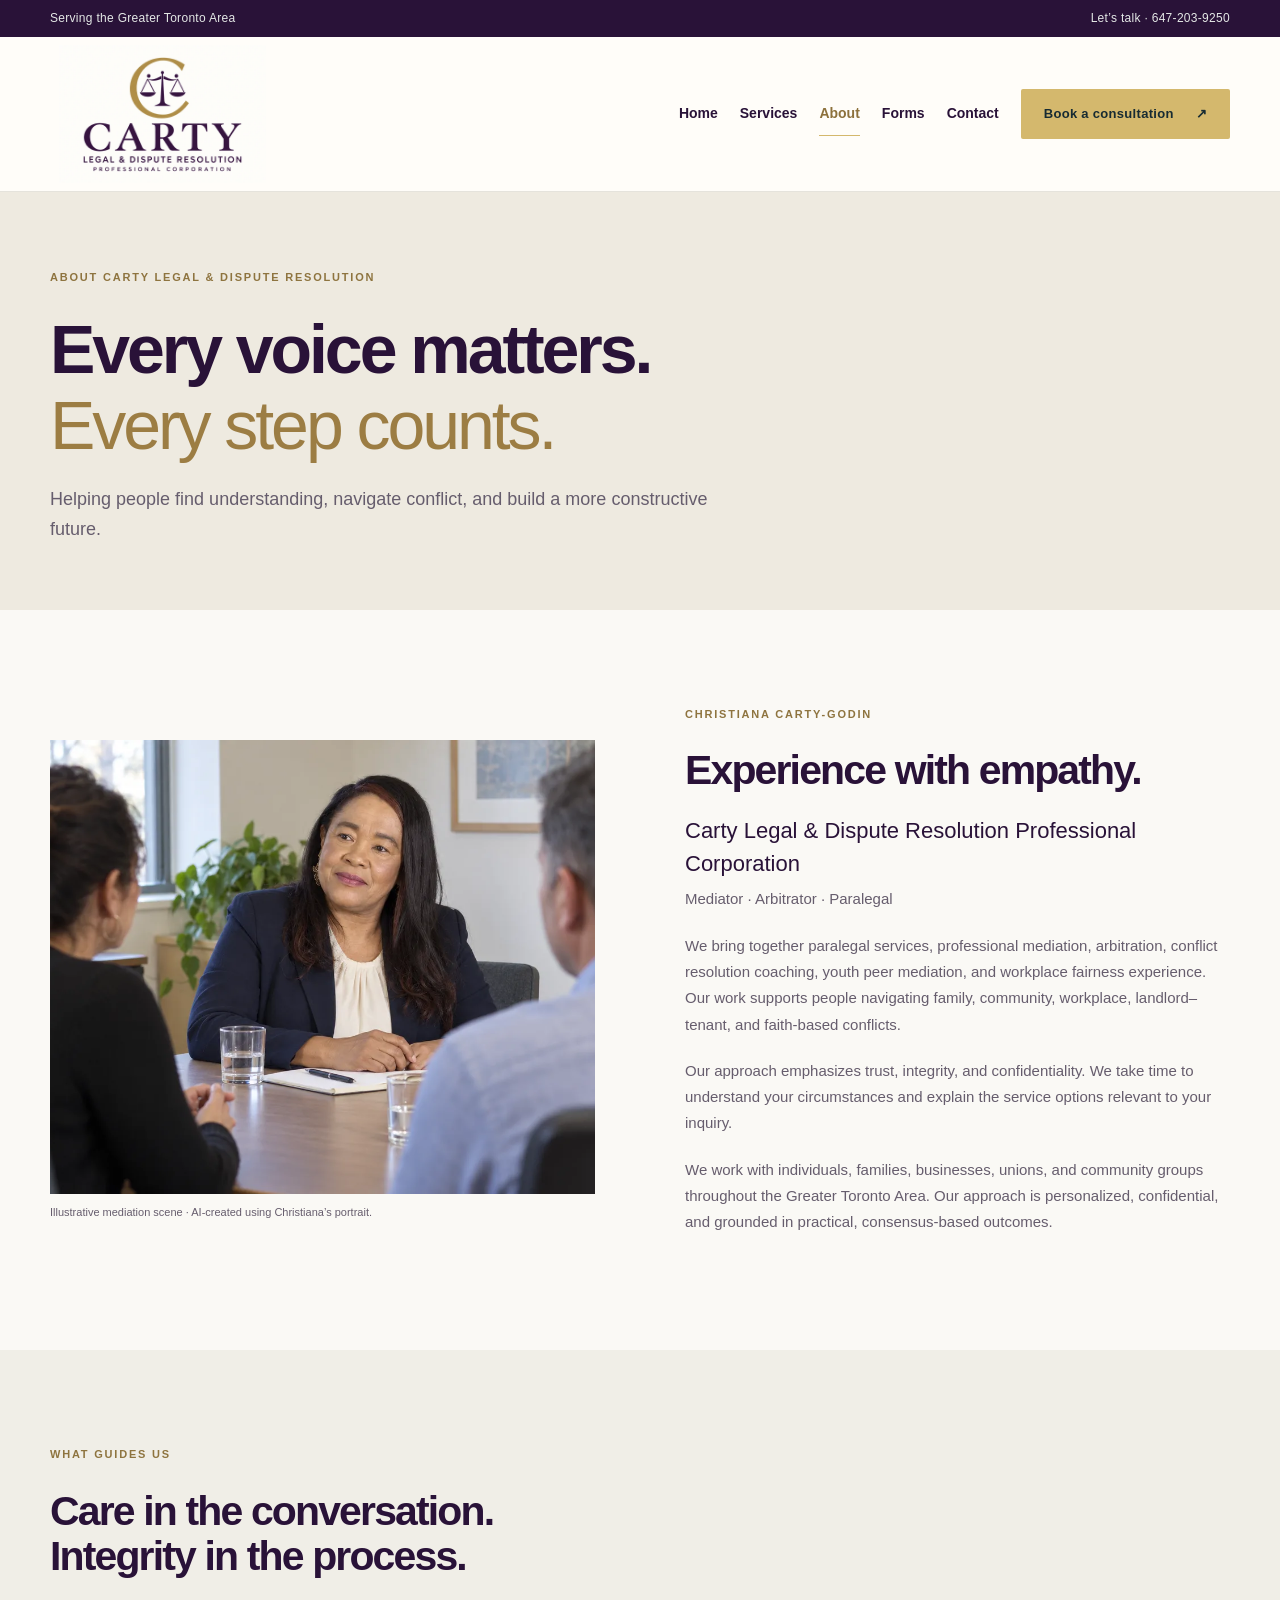
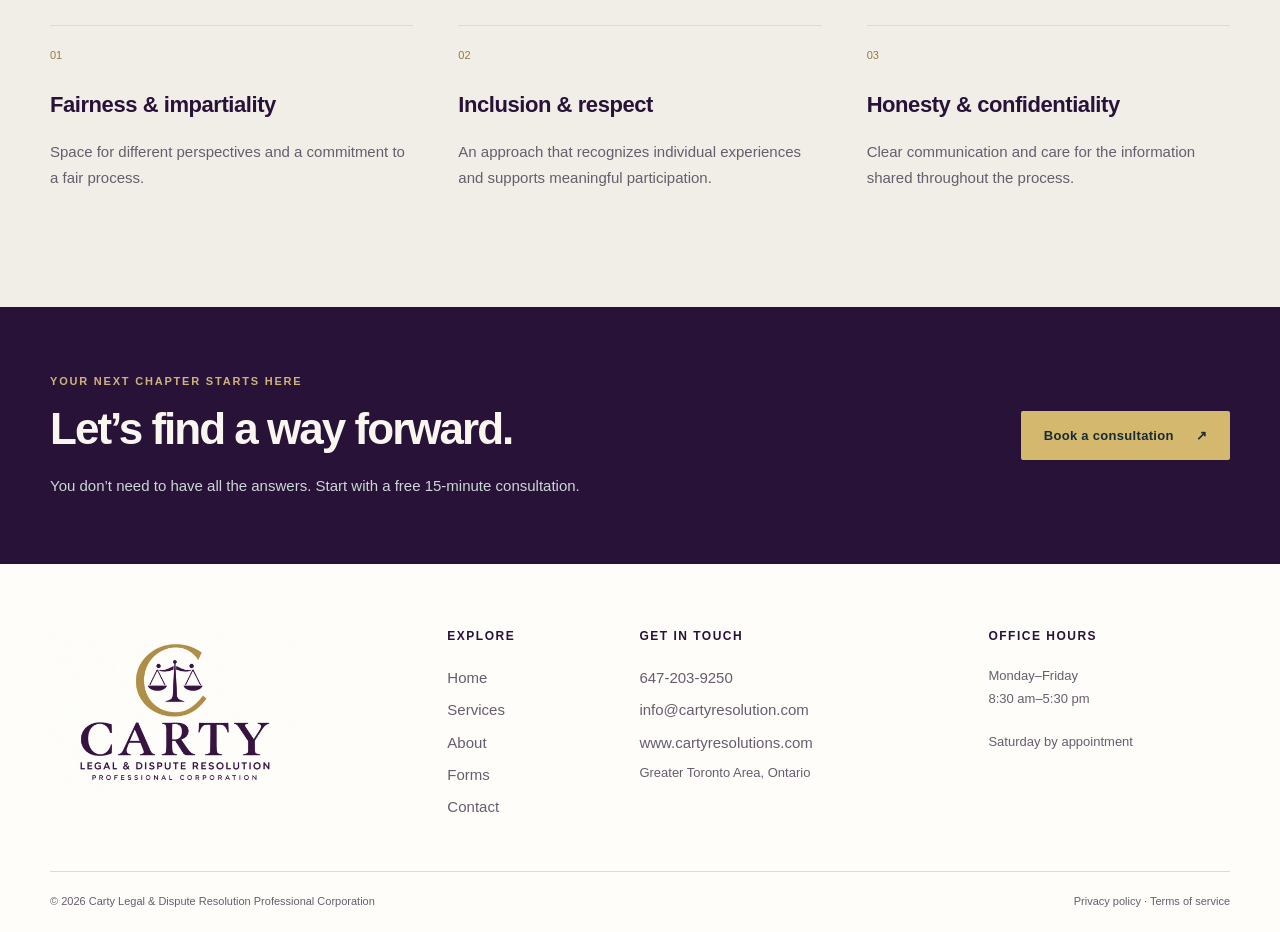
==== commit e59fffd4: "Use selected gold C and purple scales logo across all pages" ====
--- a/about/index.html
+++ b/about/index.html
@@ -1 +1 @@
-<!doctype html><html lang="en"><head><meta charset="utf-8"><meta name="viewport" content="width=device-width,initial-scale=1"><title>About Christiana Carty-Godin | Carty Legal & Dispute Resolution</title><meta name="description" content="Meet Christiana Carty-Godin and Carty Legal & Dispute Resolution Professional Corporation. A people-focused approach to paralegal services, mediation, arbitration and conflict resolution in the GTA."><meta name="theme-color" content="#142c35"><link rel="icon" href="../assets/favicon.svg" type="image/svg+xml"><link rel="stylesheet" href="../style.css?v=legal-2"><meta property="og:type" content="website"><meta property="og:locale" content="en_CA"><meta property="og:site_name" content="Carty Legal & Dispute Resolution Professional Corporation"><meta property="og:title" content="About Christiana Carty-Godin | Carty Legal & Dispute Resolution"><meta property="og:description" content="Meet Christiana Carty-Godin and Carty Legal & Dispute Resolution Professional Corporation. A people-focused approach to mediation, arbitration and conflict resolution in the GTA."><meta name="twitter:card" content="summary"><script type="application/ld+json">{"@context":"https://schema.org","@type":"ProfessionalService","name":"Carty Legal & Dispute Resolution Professional Corporation","alternateName":"Carty Legal & Dispute Resolution","telephone":"+1-647-203-9250","email":"info@cartyresolution.com","areaServed":{"@type":"Place","name":"Greater Toronto Area, Ontario, Canada"},"hasOfferCatalog":{"@type":"OfferCatalog","name":"Dispute resolution services","itemListElement":[{"@type":"Offer","itemOffered":{"@type":"Service","name":"Paralegal Services"}},{"@type":"Offer","itemOffered":{"@type":"Service","name":"Mediation"}},{"@type":"Offer","itemOffered":{"@type":"Service","name":"Arbitration"}},{"@type":"Offer","itemOffered":{"@type":"Service","name":"Conflict Management Coaching"}},{"@type":"Offer","itemOffered":{"@type":"Service","name":"Workplace Professional Training"}},{"@type":"Offer","itemOffered":{"@type":"Service","name":"Youth Peer Mediation Training"}}]}}</script><link rel="canonical" href="https://takshvaghasiya.github.io/carty-resolution/about/"><meta property="og:url" content="https://takshvaghasiya.github.io/carty-resolution/about/"><meta property="og:image" content="https://takshvaghasiya.github.io/carty-resolution/assets/christiana-legal-banner.webp"></head><body><a class="skip" href="#main">Skip to content</a><div class="topbar"><div class="wrap"><span>Serving the Greater Toronto Area</span><a href="tel:+16472039250">Let’s talk · 647-203-9250</a></div></div><header><div class="wrap nav"><a class="brand" href="../" aria-label="Carty Legal & Dispute Resolution Professional Corporation home"><img class="brand-logo" src="../assets/carty-legal-logo.webp" alt="Carty Legal and Dispute Resolution logo" width="480" height="480"><span class="brand-name">CARTY<small>LEGAL &amp; DISPUTE RESOLUTION</small><small class="corporation">PROFESSIONAL CORPORATION</small></span></a><button class="menu" aria-label="Open navigation" aria-expanded="false" aria-controls="main-navigation">☰</button><nav id="main-navigation" aria-label="Main navigation"><a href="../" >Home</a><a href="../services/" >Services</a><a href="../about/" aria-current="page">About</a><a href="../forms/" >Forms</a><a href="../contact/" >Contact</a></nav><button class="button gold" data-book>Book a consultation <span>↗</span></button></div></header><main id="main"><section class="page-intro"><div class="wrap"><p class="eyebrow">ABOUT CARTY LEGAL & DISPUTE RESOLUTION</p><h1>Every voice matters.<br><em>Every step counts.</em></h1><p class="lead">Helping people find understanding, navigate conflict, and build a more constructive future.</p></div></section><section class="section"><div class="wrap about-grid"><figure class="meeting-photo"><img src="../assets/christiana-mediation.webp" alt="AI-created illustration of Christiana in a mediation conversation with two fictional participants" width="1536" height="1024" loading="lazy"><figcaption>Illustrative mediation scene · AI-created using Christiana’s portrait.</figcaption></figure><div><p class="eyebrow">CHRISTIANA CARTY-GODIN</p><h2>Experience with empathy.</h2><p class="lead">Carty Legal & Dispute Resolution Professional Corporation<br><span class="muted">Mediator · Arbitrator · Paralegal</span></p><p>We bring together paralegal services, professional mediation, arbitration, conflict resolution coaching, youth peer mediation, and workplace fairness experience. Our work supports people navigating family, community, workplace, landlord–tenant, and faith-based conflicts.</p><p>Our approach emphasizes trust, integrity, and confidentiality. We take time to understand your circumstances and explain the service options relevant to your inquiry.</p><p>We work with individuals, families, businesses, unions, and community groups throughout the Greater Toronto Area. Our approach is personalized, confidential, and grounded in practical, consensus-based outcomes.</p></div></div></section><section class="section pale"><div class="wrap"><p class="eyebrow">WHAT GUIDES US</p><h2>Care in the conversation.<br>Integrity in the process.</h2><div class="steps"><article><span>01</span><h3>Fairness & impartiality</h3><p>Space for different perspectives and a commitment to a fair process.</p></article><article><span>02</span><h3>Inclusion & respect</h3><p>An approach that recognizes individual experiences and supports meaningful participation.</p></article><article><span>03</span><h3>Honesty & confidentiality</h3><p>Clear communication and care for the information shared throughout the process.</p></article></div></div></section></main><section class="closing"><div class="wrap"><div><p class="eyebrow">YOUR NEXT CHAPTER STARTS HERE</p><h2>Let’s find a way forward.</h2><p>You don’t need to have all the answers. Start with a free 15-minute consultation.</p></div><button class="button gold" data-book>Book a consultation <span>↗</span></button></div></section><footer><div class="wrap footer-grid"><a class="brand" href="../" aria-label="Carty Legal & Dispute Resolution Professional Corporation home"><img class="brand-logo" src="../assets/carty-legal-logo.webp" alt="Carty Legal and Dispute Resolution logo" width="480" height="480"><span class="brand-name">CARTY<small>LEGAL &amp; DISPUTE RESOLUTION</small><small class="corporation">PROFESSIONAL CORPORATION</small></span></a><div><h3>Explore</h3><a href="../">Home</a><a href="../services/">Services</a><a href="../about/">About</a><a href="../forms/">Forms</a><a href="../contact/">Contact</a></div><div><h3>Get in touch</h3><a href="tel:+16472039250">647-203-9250</a><a href="mailto:info@cartyresolution.com">info@cartyresolution.com</a><a href="https://www.cartyresolutions.com/">www.cartyresolutions.com</a><p>Greater Toronto Area, Ontario</p></div><div><h3>Office hours</h3><p>Monday–Friday<br>8:30 am–5:30 pm</p><p>Saturday by appointment</p></div></div><div class="wrap copyright"><span>© 2026 Carty Legal & Dispute Resolution Professional Corporation</span><span><a href="https://www.crisdisputeresolution.com/privacy-policy">Privacy policy</a> · <a href="https://www.crisdisputeresolution.com/terms-of-service">Terms of service</a></span></div></footer><dialog id="booking"><button class="close" aria-label="Close consultation panel">×</button><p class="eyebrow">BOOK A CONSULTATION</p><h2>Choose a preferred date.</h2><p>Request a free 15-minute introductory consultation. Your appointment is confirmed only after we reply.</p><form id="appointment-form"><label>Your name<input name="name" autocomplete="name" required></label><label>Email address<input name="email" type="email" autocomplete="email" required></label><div class="appointment-fields"><label>Preferred date<input type="date" name="date" required></label><label>Preferred time<select name="time" required><option value="">Choose a time</option><option>08:30</option><option>09:00</option><option>09:30</option><option>10:00</option><option>10:30</option><option>11:00</option><option>11:30</option><option>12:00</option><option>12:30</option><option>13:00</option><option>13:30</option><option>14:00</option><option>14:30</option><option>15:00</option><option>15:30</option><option>16:00</option><option>16:30</option><option>17:00</option></select></label></div><p class="fine">Times are in Toronto time (Eastern). These are preferred times, not live availability.</p><label>What would you like help with?<select name="service"><option>General consultation</option><option>Mediation</option><option>Arbitration</option><option>Paralegal Services</option><option>Landlord & Tenant</option><option>Family</option><option>Workplace Professional Training</option><option>Neighbourhood</option><option>Commercial</option><option>Business Partnership</option><option>Small Claims</option><option>Provincial Offences</option><option>Enforcement Orders</option></select></label><button class="button gold" type="submit">Prepare appointment email ↗</button><p class="fine" id="appointment-status" role="status">Your email app opens with a draft for you to review and send.</p></form><a class="text-link" href="tel:+16472039250">Or call 647-203-9250 ↗</a></dialog><script src="../app.js?v=legal-2"></script></body></html>+<!doctype html><html lang="en"><head><meta charset="utf-8"><meta name="viewport" content="width=device-width,initial-scale=1"><title>About Christiana Carty-Godin | Carty Legal & Dispute Resolution</title><meta name="description" content="Meet Christiana Carty-Godin and Carty Legal & Dispute Resolution Professional Corporation. A people-focused approach to paralegal services, mediation, arbitration and conflict resolution in the GTA."><meta name="theme-color" content="#142c35"><link rel="icon" href="../assets/favicon.svg" type="image/svg+xml"><link rel="stylesheet" href="../style.css?v=logo-3"><meta property="og:type" content="website"><meta property="og:locale" content="en_CA"><meta property="og:site_name" content="Carty Legal & Dispute Resolution Professional Corporation"><meta property="og:title" content="About Christiana Carty-Godin | Carty Legal & Dispute Resolution"><meta property="og:description" content="Meet Christiana Carty-Godin and Carty Legal & Dispute Resolution Professional Corporation. A people-focused approach to mediation, arbitration and conflict resolution in the GTA."><meta name="twitter:card" content="summary"><script type="application/ld+json">{"@context":"https://schema.org","@type":"ProfessionalService","name":"Carty Legal & Dispute Resolution Professional Corporation","alternateName":"Carty Legal & Dispute Resolution","telephone":"+1-647-203-9250","email":"info@cartyresolution.com","areaServed":{"@type":"Place","name":"Greater Toronto Area, Ontario, Canada"},"hasOfferCatalog":{"@type":"OfferCatalog","name":"Dispute resolution services","itemListElement":[{"@type":"Offer","itemOffered":{"@type":"Service","name":"Paralegal Services"}},{"@type":"Offer","itemOffered":{"@type":"Service","name":"Mediation"}},{"@type":"Offer","itemOffered":{"@type":"Service","name":"Arbitration"}},{"@type":"Offer","itemOffered":{"@type":"Service","name":"Conflict Management Coaching"}},{"@type":"Offer","itemOffered":{"@type":"Service","name":"Workplace Professional Training"}},{"@type":"Offer","itemOffered":{"@type":"Service","name":"Youth Peer Mediation Training"}}]}}</script><link rel="canonical" href="https://takshvaghasiya.github.io/carty-resolution/about/"><meta property="og:url" content="https://takshvaghasiya.github.io/carty-resolution/about/"><meta property="og:image" content="https://takshvaghasiya.github.io/carty-resolution/assets/christiana-legal-banner.webp"></head><body><a class="skip" href="#main">Skip to content</a><div class="topbar"><div class="wrap"><span>Serving the Greater Toronto Area</span><a href="tel:+16472039250">Let’s talk · 647-203-9250</a></div></div><header><div class="wrap nav"><a class="brand" href="../" aria-label="Carty Legal & Dispute Resolution Professional Corporation home"><img class="brand-logo brand-logo-selected" src="../assets/carty-logo-selected.webp" alt="Carty Legal and Dispute Resolution Professional Corporation — gold C and purple scales" width="1536" height="1024"></a><button class="menu" aria-label="Open navigation" aria-expanded="false" aria-controls="main-navigation">☰</button><nav id="main-navigation" aria-label="Main navigation"><a href="../" >Home</a><a href="../services/" >Services</a><a href="../about/" aria-current="page">About</a><a href="../forms/" >Forms</a><a href="../contact/" >Contact</a></nav><button class="button gold" data-book>Book a consultation <span>↗</span></button></div></header><main id="main"><section class="page-intro"><div class="wrap"><p class="eyebrow">ABOUT CARTY LEGAL & DISPUTE RESOLUTION</p><h1>Every voice matters.<br><em>Every step counts.</em></h1><p class="lead">Helping people find understanding, navigate conflict, and build a more constructive future.</p></div></section><section class="section"><div class="wrap about-grid"><figure class="meeting-photo"><img src="../assets/christiana-mediation.webp" alt="AI-created illustration of Christiana in a mediation conversation with two fictional participants" width="1536" height="1024" loading="lazy"><figcaption>Illustrative mediation scene · AI-created using Christiana’s portrait.</figcaption></figure><div><p class="eyebrow">CHRISTIANA CARTY-GODIN</p><h2>Experience with empathy.</h2><p class="lead">Carty Legal & Dispute Resolution Professional Corporation<br><span class="muted">Mediator · Arbitrator · Paralegal</span></p><p>We bring together paralegal services, professional mediation, arbitration, conflict resolution coaching, youth peer mediation, and workplace fairness experience. Our work supports people navigating family, community, workplace, landlord–tenant, and faith-based conflicts.</p><p>Our approach emphasizes trust, integrity, and confidentiality. We take time to understand your circumstances and explain the service options relevant to your inquiry.</p><p>We work with individuals, families, businesses, unions, and community groups throughout the Greater Toronto Area. Our approach is personalized, confidential, and grounded in practical, consensus-based outcomes.</p></div></div></section><section class="section pale"><div class="wrap"><p class="eyebrow">WHAT GUIDES US</p><h2>Care in the conversation.<br>Integrity in the process.</h2><div class="steps"><article><span>01</span><h3>Fairness & impartiality</h3><p>Space for different perspectives and a commitment to a fair process.</p></article><article><span>02</span><h3>Inclusion & respect</h3><p>An approach that recognizes individual experiences and supports meaningful participation.</p></article><article><span>03</span><h3>Honesty & confidentiality</h3><p>Clear communication and care for the information shared throughout the process.</p></article></div></div></section></main><section class="closing"><div class="wrap"><div><p class="eyebrow">YOUR NEXT CHAPTER STARTS HERE</p><h2>Let’s find a way forward.</h2><p>You don’t need to have all the answers. Start with a free 15-minute consultation.</p></div><button class="button gold" data-book>Book a consultation <span>↗</span></button></div></section><footer><div class="wrap footer-grid"><a class="brand" href="../" aria-label="Carty Legal & Dispute Resolution Professional Corporation home"><img class="brand-logo brand-logo-selected" src="../assets/carty-logo-selected.webp" alt="Carty Legal and Dispute Resolution Professional Corporation — gold C and purple scales" width="1536" height="1024"></a><div><h3>Explore</h3><a href="../">Home</a><a href="../services/">Services</a><a href="../about/">About</a><a href="../forms/">Forms</a><a href="../contact/">Contact</a></div><div><h3>Get in touch</h3><a href="tel:+16472039250">647-203-9250</a><a href="mailto:info@cartyresolution.com">info@cartyresolution.com</a><a href="https://www.cartyresolutions.com/">www.cartyresolutions.com</a><p>Greater Toronto Area, Ontario</p></div><div><h3>Office hours</h3><p>Monday–Friday<br>8:30 am–5:30 pm</p><p>Saturday by appointment</p></div></div><div class="wrap copyright"><span>© 2026 Carty Legal & Dispute Resolution Professional Corporation</span><span><a href="https://www.crisdisputeresolution.com/privacy-policy">Privacy policy</a> · <a href="https://www.crisdisputeresolution.com/terms-of-service">Terms of service</a></span></div></footer><dialog id="booking"><button class="close" aria-label="Close consultation panel">×</button><p class="eyebrow">BOOK A CONSULTATION</p><h2>Choose a preferred date.</h2><p>Request a free 15-minute introductory consultation. Your appointment is confirmed only after we reply.</p><form id="appointment-form"><label>Your name<input name="name" autocomplete="name" required></label><label>Email address<input name="email" type="email" autocomplete="email" required></label><div class="appointment-fields"><label>Preferred date<input type="date" name="date" required></label><label>Preferred time<select name="time" required><option value="">Choose a time</option><option>08:30</option><option>09:00</option><option>09:30</option><option>10:00</option><option>10:30</option><option>11:00</option><option>11:30</option><option>12:00</option><option>12:30</option><option>13:00</option><option>13:30</option><option>14:00</option><option>14:30</option><option>15:00</option><option>15:30</option><option>16:00</option><option>16:30</option><option>17:00</option></select></label></div><p class="fine">Times are in Toronto time (Eastern). These are preferred times, not live availability.</p><label>What would you like help with?<select name="service"><option>General consultation</option><option>Mediation</option><option>Arbitration</option><option>Paralegal Services</option><option>Landlord & Tenant</option><option>Family</option><option>Workplace Professional Training</option><option>Neighbourhood</option><option>Commercial</option><option>Business Partnership</option><option>Small Claims</option><option>Provincial Offences</option><option>Enforcement Orders</option></select></label><button class="button gold" type="submit">Prepare appointment email ↗</button><p class="fine" id="appointment-status" role="status">Your email app opens with a draft for you to review and send.</p></form><a class="text-link" href="tel:+16472039250">Or call 647-203-9250 ↗</a></dialog><script src="../app.js?v=logo-3"></script></body></html>
--- a/style.css
+++ b/style.css
@@ -9,3 +9,8 @@
 
 /* Updated legal practice branding and larger service typography */
 :root{--ink:#291238;--gold:#d4b86d;--muted:#665d6d}header{background:#fffdf9}.brand{gap:14px;white-space:normal;max-width:365px}.brand-logo{width:80px;height:80px;object-fit:contain;border-radius:3px;flex-shrink:0}.brand-name{font-size:26px;font-weight:750;letter-spacing:1px;line-height:1.1}.brand-name small{font-size:12px;letter-spacing:.4px;line-height:1.45;margin-top:5px}.brand-name .corporation{font-size:9px;letter-spacing:1.1px;margin-top:3px}.nav{min-height:114px;gap:22px}.nav nav{gap:22px;margin-left:auto;font-weight:600}.topbar{background:#291238}.hero{background:#291238}.hero:after{background:linear-gradient(90deg,rgba(31,12,44,.97),rgba(31,12,44,.89) 30%,rgba(31,12,44,.25) 55%,transparent 70%)}.hero h1{font-size:clamp(46px,5.2vw,70px)}.service-grid{grid-template-columns:repeat(3,minmax(0,1fr))}.service-card,.service-card:nth-child(4),.service-card:nth-child(5),.service-card:last-child{grid-column:auto}.service-card h3{font-size:29px;font-weight:750;line-height:1.2}.service-card .card-top{margin-bottom:22px}.service-details h2{font-weight:750}.service-details .eyebrow{font-size:15px;font-weight:750}.practice-section{background:#f0eaf2}.practice-grid{display:grid;grid-template-columns:repeat(3,minmax(0,1fr));gap:18px;margin-top:35px}.practice-card{background:#fffdf9;border:1px solid #dcd2e0;padding:28px;scroll-margin-top:135px}.practice-card h3{font-size:27px;line-height:1.2;font-weight:750}.practice-card p{font-size:16px;color:var(--muted)}.practice-card>span{font-size:14px;font-weight:600}.practice-card button{background:none;border:0;border-bottom:1px solid var(--gold);padding:0 0 6px;cursor:pointer;color:var(--ink);text-align:left}.scope-note{font-size:13px;margin-top:25px;max-width:760px;color:var(--muted)}.contact-item a{font-size:21px;font-weight:650}.footer-grid{grid-template-columns:1.5fr .65fr 1.3fr 1fr}.footer-grid .brand{font-size:16px}.footer-grid .brand-logo{width:68px;height:68px}.footer-grid .brand-name{font-size:23px}.footer-grid .brand small{font-size:10px}.footer-grid .brand .corporation{font-size:8px}.footer-grid div>a:not(.brand){font-size:15px}.closing{background:#291238}.editorial-art{background:#291238}.appointment-fields{display:grid;grid-template-columns:1fr 1fr;gap:15px}#booking{width:min(620px,calc(100% - 28px));max-height:90dvh;overflow:auto;padding:35px}#booking h2{font-size:34px}#booking form{padding:20px;margin-bottom:18px}#booking label{margin:12px 0}#booking .button{width:100%}.brand-name small{display:block}@media(max-width:1100px){.brand-logo{width:68px;height:68px}.brand-name{font-size:23px}.brand-name small{font-size:10px}.nav{gap:15px}.nav nav{gap:15px}.nav>.button{font-size:11px}.practice-card h3{font-size:25px}}@media(max-width:800px){.service-grid{grid-template-columns:repeat(2,minmax(0,1fr))}.practice-grid{grid-template-columns:repeat(2,minmax(0,1fr))}.nav{min-height:98px}.brand{max-width:310px}.brand-name{font-size:24px}.brand-name small{font-size:10px}.nav>.button{display:none}.menu{margin-left:auto}.service-card h3{font-size:27px}.footer-grid{grid-template-columns:1fr 1fr}}@media(max-width:600px){.brand{max-width:calc(100% - 52px);gap:10px}.brand-logo{width:66px;height:66px}.brand-name{font-size:24px}.brand-name small{font-size:9px;letter-spacing:.1px}.brand-name .corporation{font-size:7px;letter-spacing:.6px}.nav{min-height:94px;gap:0}.hero:after{display:none}.service-grid,.practice-grid{grid-template-columns:1fr}.service-card h3,.practice-card h3{font-size:28px}.service-card{padding:26px}.practice-card{padding:25px}.practice-card p{font-size:16px}.contact-item a{font-size:18px}.footer-grid>.brand{max-width:100%}.appointment-fields{grid-template-columns:1fr;gap:0}#booking{padding:38px 20px 25px}#booking h2{font-size:30px}#booking form{padding:16px}.practice-card{scroll-margin-top:105px}}
+
+/* Selected C-and-scales identity */
+.brand .brand-logo-selected{width:255px;height:100px;object-fit:contain;border-radius:0}.footer-grid .brand .brand-logo-selected{width:250px;height:165px}.nav{min-height:116px}@media(max-width:1100px){.brand .brand-logo-selected{width:220px;height:96px}}@media(max-width:600px){.brand .brand-logo-selected{width:220px;height:100px}.nav{min-height:110px}.footer-grid .brand .brand-logo-selected{width:250px;height:166px}}
+
+.brand .brand-logo-selected{width:225px;height:138px}.nav{min-height:154px}@media(max-width:600px){.brand .brand-logo-selected{width:195px;height:122px}.nav{min-height:136px}}
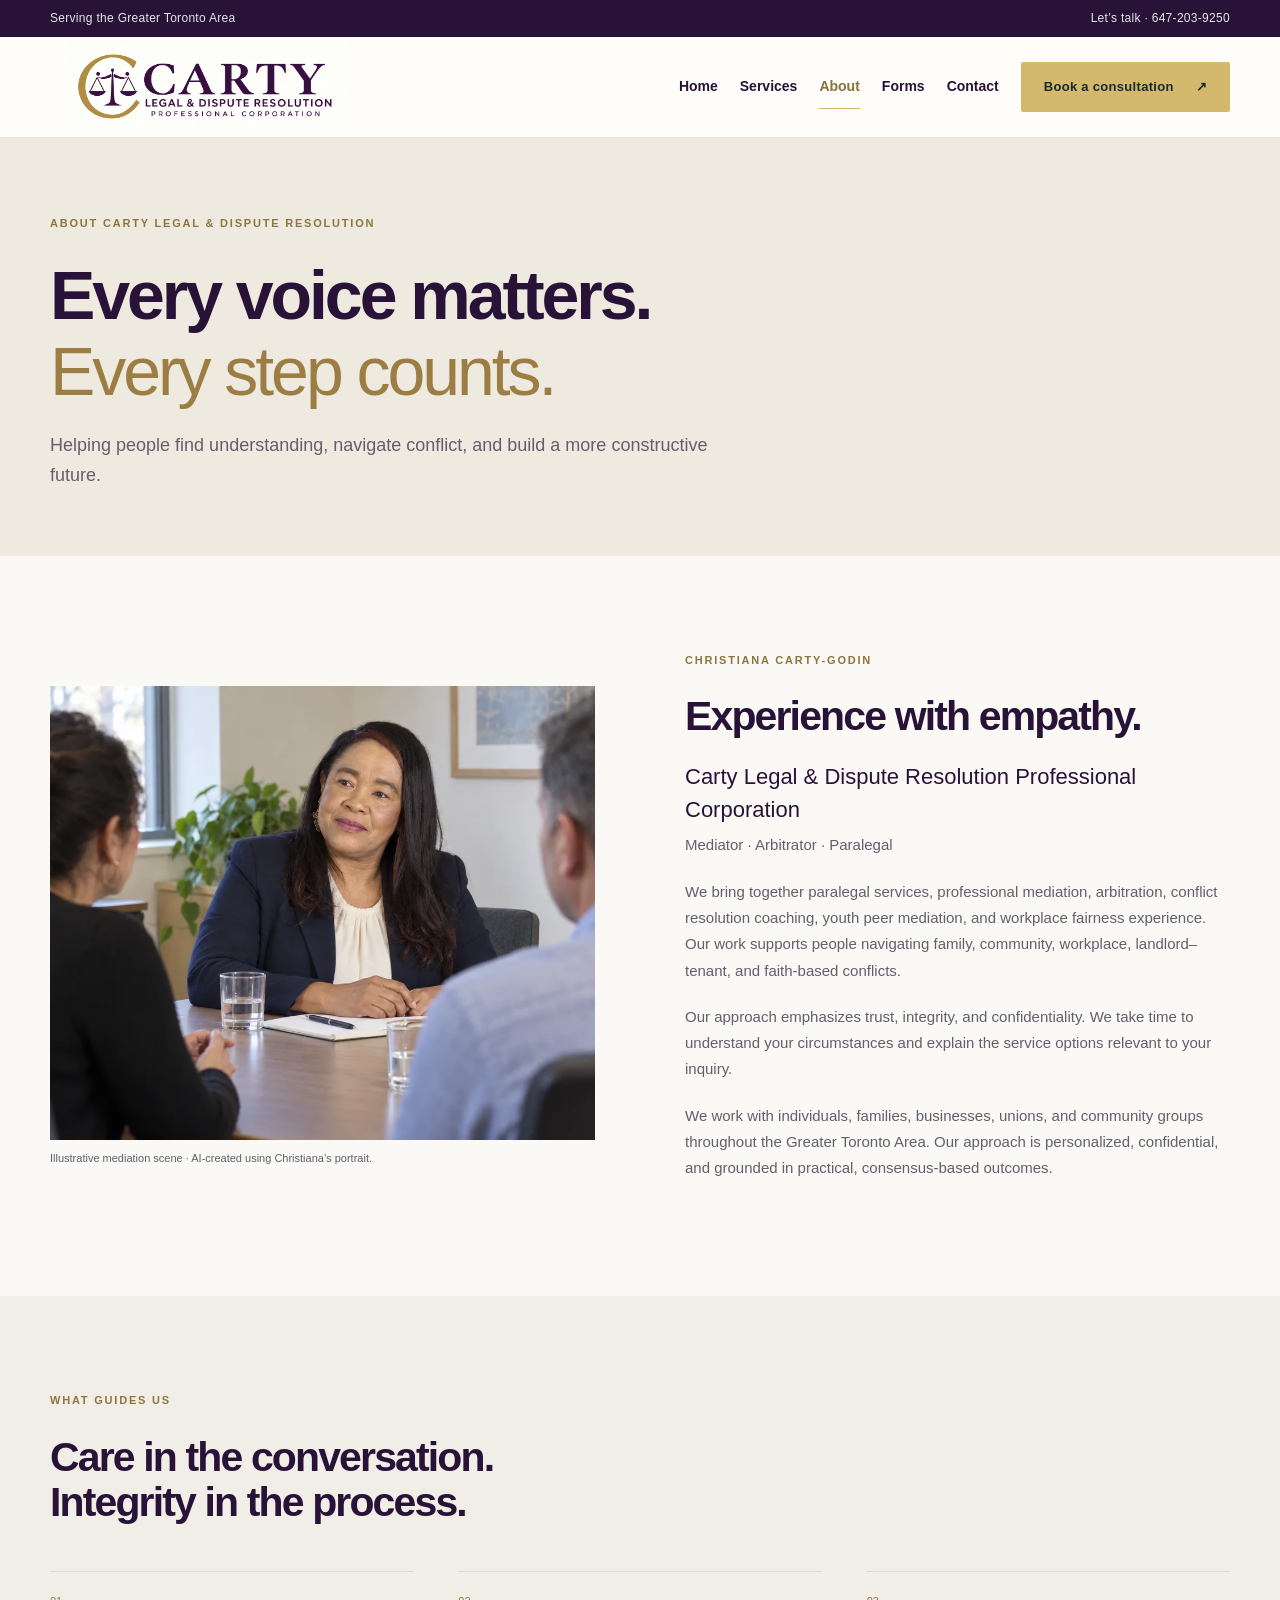
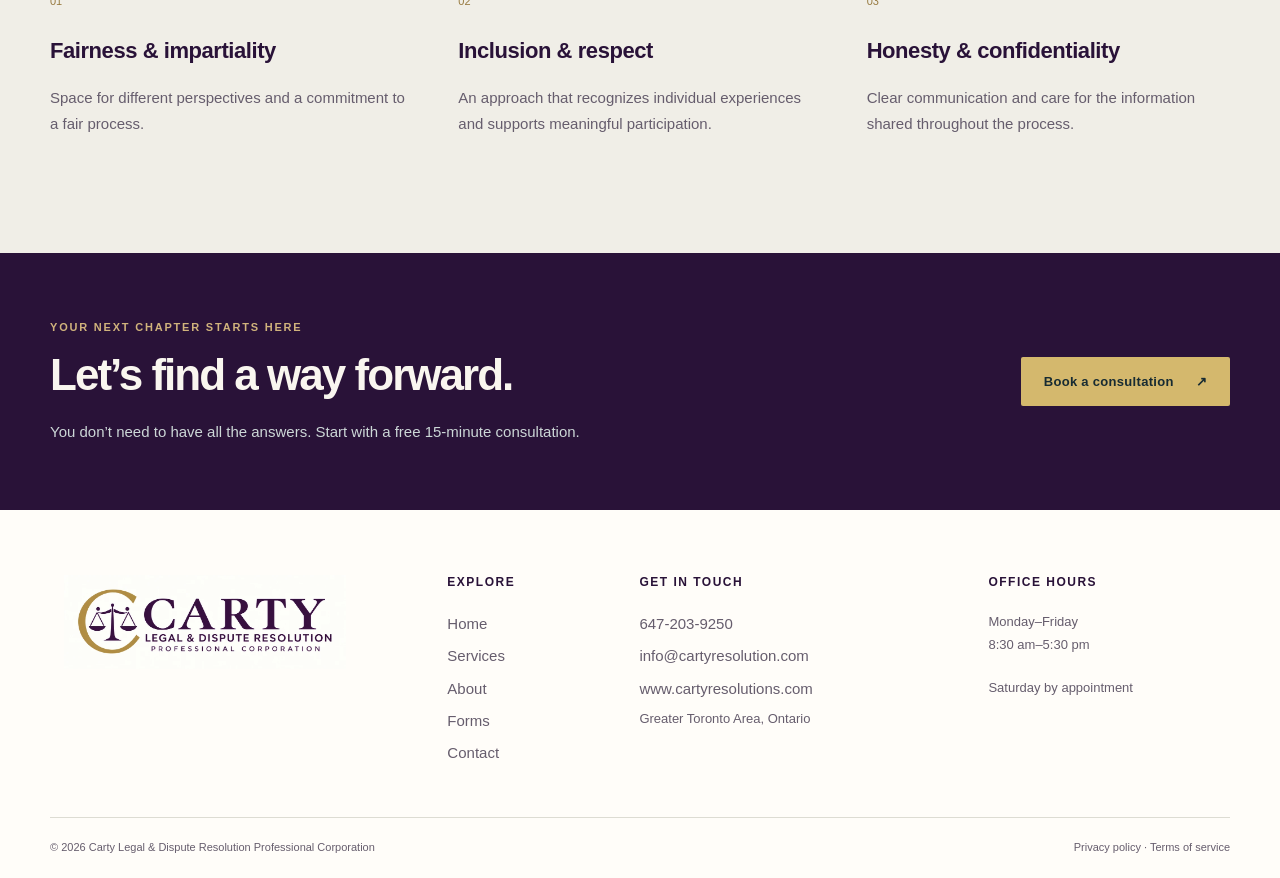
==== commit c2eca116: "Use compact horizontal logo and reduce header height" ====
--- a/about/index.html
+++ b/about/index.html
@@ -1 +1 @@
-<!doctype html><html lang="en"><head><meta charset="utf-8"><meta name="viewport" content="width=device-width,initial-scale=1"><title>About Christiana Carty-Godin | Carty Legal & Dispute Resolution</title><meta name="description" content="Meet Christiana Carty-Godin and Carty Legal & Dispute Resolution Professional Corporation. A people-focused approach to paralegal services, mediation, arbitration and conflict resolution in the GTA."><meta name="theme-color" content="#142c35"><link rel="icon" href="../assets/favicon.svg" type="image/svg+xml"><link rel="stylesheet" href="../style.css?v=logo-3"><meta property="og:type" content="website"><meta property="og:locale" content="en_CA"><meta property="og:site_name" content="Carty Legal & Dispute Resolution Professional Corporation"><meta property="og:title" content="About Christiana Carty-Godin | Carty Legal & Dispute Resolution"><meta property="og:description" content="Meet Christiana Carty-Godin and Carty Legal & Dispute Resolution Professional Corporation. A people-focused approach to mediation, arbitration and conflict resolution in the GTA."><meta name="twitter:card" content="summary"><script type="application/ld+json">{"@context":"https://schema.org","@type":"ProfessionalService","name":"Carty Legal & Dispute Resolution Professional Corporation","alternateName":"Carty Legal & Dispute Resolution","telephone":"+1-647-203-9250","email":"info@cartyresolution.com","areaServed":{"@type":"Place","name":"Greater Toronto Area, Ontario, Canada"},"hasOfferCatalog":{"@type":"OfferCatalog","name":"Dispute resolution services","itemListElement":[{"@type":"Offer","itemOffered":{"@type":"Service","name":"Paralegal Services"}},{"@type":"Offer","itemOffered":{"@type":"Service","name":"Mediation"}},{"@type":"Offer","itemOffered":{"@type":"Service","name":"Arbitration"}},{"@type":"Offer","itemOffered":{"@type":"Service","name":"Conflict Management Coaching"}},{"@type":"Offer","itemOffered":{"@type":"Service","name":"Workplace Professional Training"}},{"@type":"Offer","itemOffered":{"@type":"Service","name":"Youth Peer Mediation Training"}}]}}</script><link rel="canonical" href="https://takshvaghasiya.github.io/carty-resolution/about/"><meta property="og:url" content="https://takshvaghasiya.github.io/carty-resolution/about/"><meta property="og:image" content="https://takshvaghasiya.github.io/carty-resolution/assets/christiana-legal-banner.webp"></head><body><a class="skip" href="#main">Skip to content</a><div class="topbar"><div class="wrap"><span>Serving the Greater Toronto Area</span><a href="tel:+16472039250">Let’s talk · 647-203-9250</a></div></div><header><div class="wrap nav"><a class="brand" href="../" aria-label="Carty Legal & Dispute Resolution Professional Corporation home"><img class="brand-logo brand-logo-selected" src="../assets/carty-logo-selected.webp" alt="Carty Legal and Dispute Resolution Professional Corporation — gold C and purple scales" width="1536" height="1024"></a><button class="menu" aria-label="Open navigation" aria-expanded="false" aria-controls="main-navigation">☰</button><nav id="main-navigation" aria-label="Main navigation"><a href="../" >Home</a><a href="../services/" >Services</a><a href="../about/" aria-current="page">About</a><a href="../forms/" >Forms</a><a href="../contact/" >Contact</a></nav><button class="button gold" data-book>Book a consultation <span>↗</span></button></div></header><main id="main"><section class="page-intro"><div class="wrap"><p class="eyebrow">ABOUT CARTY LEGAL & DISPUTE RESOLUTION</p><h1>Every voice matters.<br><em>Every step counts.</em></h1><p class="lead">Helping people find understanding, navigate conflict, and build a more constructive future.</p></div></section><section class="section"><div class="wrap about-grid"><figure class="meeting-photo"><img src="../assets/christiana-mediation.webp" alt="AI-created illustration of Christiana in a mediation conversation with two fictional participants" width="1536" height="1024" loading="lazy"><figcaption>Illustrative mediation scene · AI-created using Christiana’s portrait.</figcaption></figure><div><p class="eyebrow">CHRISTIANA CARTY-GODIN</p><h2>Experience with empathy.</h2><p class="lead">Carty Legal & Dispute Resolution Professional Corporation<br><span class="muted">Mediator · Arbitrator · Paralegal</span></p><p>We bring together paralegal services, professional mediation, arbitration, conflict resolution coaching, youth peer mediation, and workplace fairness experience. Our work supports people navigating family, community, workplace, landlord–tenant, and faith-based conflicts.</p><p>Our approach emphasizes trust, integrity, and confidentiality. We take time to understand your circumstances and explain the service options relevant to your inquiry.</p><p>We work with individuals, families, businesses, unions, and community groups throughout the Greater Toronto Area. Our approach is personalized, confidential, and grounded in practical, consensus-based outcomes.</p></div></div></section><section class="section pale"><div class="wrap"><p class="eyebrow">WHAT GUIDES US</p><h2>Care in the conversation.<br>Integrity in the process.</h2><div class="steps"><article><span>01</span><h3>Fairness & impartiality</h3><p>Space for different perspectives and a commitment to a fair process.</p></article><article><span>02</span><h3>Inclusion & respect</h3><p>An approach that recognizes individual experiences and supports meaningful participation.</p></article><article><span>03</span><h3>Honesty & confidentiality</h3><p>Clear communication and care for the information shared throughout the process.</p></article></div></div></section></main><section class="closing"><div class="wrap"><div><p class="eyebrow">YOUR NEXT CHAPTER STARTS HERE</p><h2>Let’s find a way forward.</h2><p>You don’t need to have all the answers. Start with a free 15-minute consultation.</p></div><button class="button gold" data-book>Book a consultation <span>↗</span></button></div></section><footer><div class="wrap footer-grid"><a class="brand" href="../" aria-label="Carty Legal & Dispute Resolution Professional Corporation home"><img class="brand-logo brand-logo-selected" src="../assets/carty-logo-selected.webp" alt="Carty Legal and Dispute Resolution Professional Corporation — gold C and purple scales" width="1536" height="1024"></a><div><h3>Explore</h3><a href="../">Home</a><a href="../services/">Services</a><a href="../about/">About</a><a href="../forms/">Forms</a><a href="../contact/">Contact</a></div><div><h3>Get in touch</h3><a href="tel:+16472039250">647-203-9250</a><a href="mailto:info@cartyresolution.com">info@cartyresolution.com</a><a href="https://www.cartyresolutions.com/">www.cartyresolutions.com</a><p>Greater Toronto Area, Ontario</p></div><div><h3>Office hours</h3><p>Monday–Friday<br>8:30 am–5:30 pm</p><p>Saturday by appointment</p></div></div><div class="wrap copyright"><span>© 2026 Carty Legal & Dispute Resolution Professional Corporation</span><span><a href="https://www.crisdisputeresolution.com/privacy-policy">Privacy policy</a> · <a href="https://www.crisdisputeresolution.com/terms-of-service">Terms of service</a></span></div></footer><dialog id="booking"><button class="close" aria-label="Close consultation panel">×</button><p class="eyebrow">BOOK A CONSULTATION</p><h2>Choose a preferred date.</h2><p>Request a free 15-minute introductory consultation. Your appointment is confirmed only after we reply.</p><form id="appointment-form"><label>Your name<input name="name" autocomplete="name" required></label><label>Email address<input name="email" type="email" autocomplete="email" required></label><div class="appointment-fields"><label>Preferred date<input type="date" name="date" required></label><label>Preferred time<select name="time" required><option value="">Choose a time</option><option>08:30</option><option>09:00</option><option>09:30</option><option>10:00</option><option>10:30</option><option>11:00</option><option>11:30</option><option>12:00</option><option>12:30</option><option>13:00</option><option>13:30</option><option>14:00</option><option>14:30</option><option>15:00</option><option>15:30</option><option>16:00</option><option>16:30</option><option>17:00</option></select></label></div><p class="fine">Times are in Toronto time (Eastern). These are preferred times, not live availability.</p><label>What would you like help with?<select name="service"><option>General consultation</option><option>Mediation</option><option>Arbitration</option><option>Paralegal Services</option><option>Landlord & Tenant</option><option>Family</option><option>Workplace Professional Training</option><option>Neighbourhood</option><option>Commercial</option><option>Business Partnership</option><option>Small Claims</option><option>Provincial Offences</option><option>Enforcement Orders</option></select></label><button class="button gold" type="submit">Prepare appointment email ↗</button><p class="fine" id="appointment-status" role="status">Your email app opens with a draft for you to review and send.</p></form><a class="text-link" href="tel:+16472039250">Or call 647-203-9250 ↗</a></dialog><script src="../app.js?v=logo-3"></script></body></html>+<!doctype html><html lang="en"><head><meta charset="utf-8"><meta name="viewport" content="width=device-width,initial-scale=1"><title>About Christiana Carty-Godin | Carty Legal & Dispute Resolution</title><meta name="description" content="Meet Christiana Carty-Godin and Carty Legal & Dispute Resolution Professional Corporation. A people-focused approach to paralegal services, mediation, arbitration and conflict resolution in the GTA."><meta name="theme-color" content="#142c35"><link rel="icon" href="../assets/favicon.svg" type="image/svg+xml"><link rel="stylesheet" href="../style.css?v=logo-4"><meta property="og:type" content="website"><meta property="og:locale" content="en_CA"><meta property="og:site_name" content="Carty Legal & Dispute Resolution Professional Corporation"><meta property="og:title" content="About Christiana Carty-Godin | Carty Legal & Dispute Resolution"><meta property="og:description" content="Meet Christiana Carty-Godin and Carty Legal & Dispute Resolution Professional Corporation. A people-focused approach to mediation, arbitration and conflict resolution in the GTA."><meta name="twitter:card" content="summary"><script type="application/ld+json">{"@context":"https://schema.org","@type":"ProfessionalService","name":"Carty Legal & Dispute Resolution Professional Corporation","alternateName":"Carty Legal & Dispute Resolution","telephone":"+1-647-203-9250","email":"info@cartyresolution.com","areaServed":{"@type":"Place","name":"Greater Toronto Area, Ontario, Canada"},"hasOfferCatalog":{"@type":"OfferCatalog","name":"Dispute resolution services","itemListElement":[{"@type":"Offer","itemOffered":{"@type":"Service","name":"Paralegal Services"}},{"@type":"Offer","itemOffered":{"@type":"Service","name":"Mediation"}},{"@type":"Offer","itemOffered":{"@type":"Service","name":"Arbitration"}},{"@type":"Offer","itemOffered":{"@type":"Service","name":"Conflict Management Coaching"}},{"@type":"Offer","itemOffered":{"@type":"Service","name":"Workplace Professional Training"}},{"@type":"Offer","itemOffered":{"@type":"Service","name":"Youth Peer Mediation Training"}}]}}</script><link rel="canonical" href="https://takshvaghasiya.github.io/carty-resolution/about/"><meta property="og:url" content="https://takshvaghasiya.github.io/carty-resolution/about/"><meta property="og:image" content="https://takshvaghasiya.github.io/carty-resolution/assets/christiana-legal-banner.webp"></head><body><a class="skip" href="#main">Skip to content</a><div class="topbar"><div class="wrap"><span>Serving the Greater Toronto Area</span><a href="tel:+16472039250">Let’s talk · 647-203-9250</a></div></div><header><div class="wrap nav"><a class="brand" href="../" aria-label="Carty Legal & Dispute Resolution Professional Corporation home"><img class="brand-logo brand-logo-selected" src="../assets/carty-logo-horizontal.webp" alt="Carty Legal and Dispute Resolution Professional Corporation — gold C and purple scales" width="2172" height="724"></a><button class="menu" aria-label="Open navigation" aria-expanded="false" aria-controls="main-navigation">☰</button><nav id="main-navigation" aria-label="Main navigation"><a href="../" >Home</a><a href="../services/" >Services</a><a href="../about/" aria-current="page">About</a><a href="../forms/" >Forms</a><a href="../contact/" >Contact</a></nav><button class="button gold" data-book>Book a consultation <span>↗</span></button></div></header><main id="main"><section class="page-intro"><div class="wrap"><p class="eyebrow">ABOUT CARTY LEGAL & DISPUTE RESOLUTION</p><h1>Every voice matters.<br><em>Every step counts.</em></h1><p class="lead">Helping people find understanding, navigate conflict, and build a more constructive future.</p></div></section><section class="section"><div class="wrap about-grid"><figure class="meeting-photo"><img src="../assets/christiana-mediation.webp" alt="AI-created illustration of Christiana in a mediation conversation with two fictional participants" width="2172" height="724" loading="lazy"><figcaption>Illustrative mediation scene · AI-created using Christiana’s portrait.</figcaption></figure><div><p class="eyebrow">CHRISTIANA CARTY-GODIN</p><h2>Experience with empathy.</h2><p class="lead">Carty Legal & Dispute Resolution Professional Corporation<br><span class="muted">Mediator · Arbitrator · Paralegal</span></p><p>We bring together paralegal services, professional mediation, arbitration, conflict resolution coaching, youth peer mediation, and workplace fairness experience. Our work supports people navigating family, community, workplace, landlord–tenant, and faith-based conflicts.</p><p>Our approach emphasizes trust, integrity, and confidentiality. We take time to understand your circumstances and explain the service options relevant to your inquiry.</p><p>We work with individuals, families, businesses, unions, and community groups throughout the Greater Toronto Area. Our approach is personalized, confidential, and grounded in practical, consensus-based outcomes.</p></div></div></section><section class="section pale"><div class="wrap"><p class="eyebrow">WHAT GUIDES US</p><h2>Care in the conversation.<br>Integrity in the process.</h2><div class="steps"><article><span>01</span><h3>Fairness & impartiality</h3><p>Space for different perspectives and a commitment to a fair process.</p></article><article><span>02</span><h3>Inclusion & respect</h3><p>An approach that recognizes individual experiences and supports meaningful participation.</p></article><article><span>03</span><h3>Honesty & confidentiality</h3><p>Clear communication and care for the information shared throughout the process.</p></article></div></div></section></main><section class="closing"><div class="wrap"><div><p class="eyebrow">YOUR NEXT CHAPTER STARTS HERE</p><h2>Let’s find a way forward.</h2><p>You don’t need to have all the answers. Start with a free 15-minute consultation.</p></div><button class="button gold" data-book>Book a consultation <span>↗</span></button></div></section><footer><div class="wrap footer-grid"><a class="brand" href="../" aria-label="Carty Legal & Dispute Resolution Professional Corporation home"><img class="brand-logo brand-logo-selected" src="../assets/carty-logo-horizontal.webp" alt="Carty Legal and Dispute Resolution Professional Corporation — gold C and purple scales" width="2172" height="724"></a><div><h3>Explore</h3><a href="../">Home</a><a href="../services/">Services</a><a href="../about/">About</a><a href="../forms/">Forms</a><a href="../contact/">Contact</a></div><div><h3>Get in touch</h3><a href="tel:+16472039250">647-203-9250</a><a href="mailto:info@cartyresolution.com">info@cartyresolution.com</a><a href="https://www.cartyresolutions.com/">www.cartyresolutions.com</a><p>Greater Toronto Area, Ontario</p></div><div><h3>Office hours</h3><p>Monday–Friday<br>8:30 am–5:30 pm</p><p>Saturday by appointment</p></div></div><div class="wrap copyright"><span>© 2026 Carty Legal & Dispute Resolution Professional Corporation</span><span><a href="https://www.crisdisputeresolution.com/privacy-policy">Privacy policy</a> · <a href="https://www.crisdisputeresolution.com/terms-of-service">Terms of service</a></span></div></footer><dialog id="booking"><button class="close" aria-label="Close consultation panel">×</button><p class="eyebrow">BOOK A CONSULTATION</p><h2>Choose a preferred date.</h2><p>Request a free 15-minute introductory consultation. Your appointment is confirmed only after we reply.</p><form id="appointment-form"><label>Your name<input name="name" autocomplete="name" required></label><label>Email address<input name="email" type="email" autocomplete="email" required></label><div class="appointment-fields"><label>Preferred date<input type="date" name="date" required></label><label>Preferred time<select name="time" required><option value="">Choose a time</option><option>08:30</option><option>09:00</option><option>09:30</option><option>10:00</option><option>10:30</option><option>11:00</option><option>11:30</option><option>12:00</option><option>12:30</option><option>13:00</option><option>13:30</option><option>14:00</option><option>14:30</option><option>15:00</option><option>15:30</option><option>16:00</option><option>16:30</option><option>17:00</option></select></label></div><p class="fine">Times are in Toronto time (Eastern). These are preferred times, not live availability.</p><label>What would you like help with?<select name="service"><option>General consultation</option><option>Mediation</option><option>Arbitration</option><option>Paralegal Services</option><option>Landlord & Tenant</option><option>Family</option><option>Workplace Professional Training</option><option>Neighbourhood</option><option>Commercial</option><option>Business Partnership</option><option>Small Claims</option><option>Provincial Offences</option><option>Enforcement Orders</option></select></label><button class="button gold" type="submit">Prepare appointment email ↗</button><p class="fine" id="appointment-status" role="status">Your email app opens with a draft for you to review and send.</p></form><a class="text-link" href="tel:+16472039250">Or call 647-203-9250 ↗</a></dialog><script src="../app.js?v=logo-4"></script></body></html>
--- a/style.css
+++ b/style.css
@@ -14,3 +14,6 @@
 .brand .brand-logo-selected{width:255px;height:100px;object-fit:contain;border-radius:0}.footer-grid .brand .brand-logo-selected{width:250px;height:165px}.nav{min-height:116px}@media(max-width:1100px){.brand .brand-logo-selected{width:220px;height:96px}}@media(max-width:600px){.brand .brand-logo-selected{width:220px;height:100px}.nav{min-height:110px}.footer-grid .brand .brand-logo-selected{width:250px;height:166px}}
 
 .brand .brand-logo-selected{width:225px;height:138px}.nav{min-height:154px}@media(max-width:600px){.brand .brand-logo-selected{width:195px;height:122px}.nav{min-height:136px}}
+
+/* Compact horizontal logo */
+.brand .brand-logo-selected,.footer-grid .brand .brand-logo-selected{width:310px;height:94px;object-fit:contain}.nav{min-height:100px}.brand{max-width:330px}@media(max-width:1100px){.brand .brand-logo-selected{width:265px;height:82px}.nav{min-height:94px}}@media(max-width:800px){.brand .brand-logo-selected{width:280px;height:84px}.nav{min-height:94px}}@media(max-width:600px){.brand .brand-logo-selected{width:245px;height:76px}.nav{min-height:86px}.footer-grid .brand .brand-logo-selected{width:280px;height:90px}}
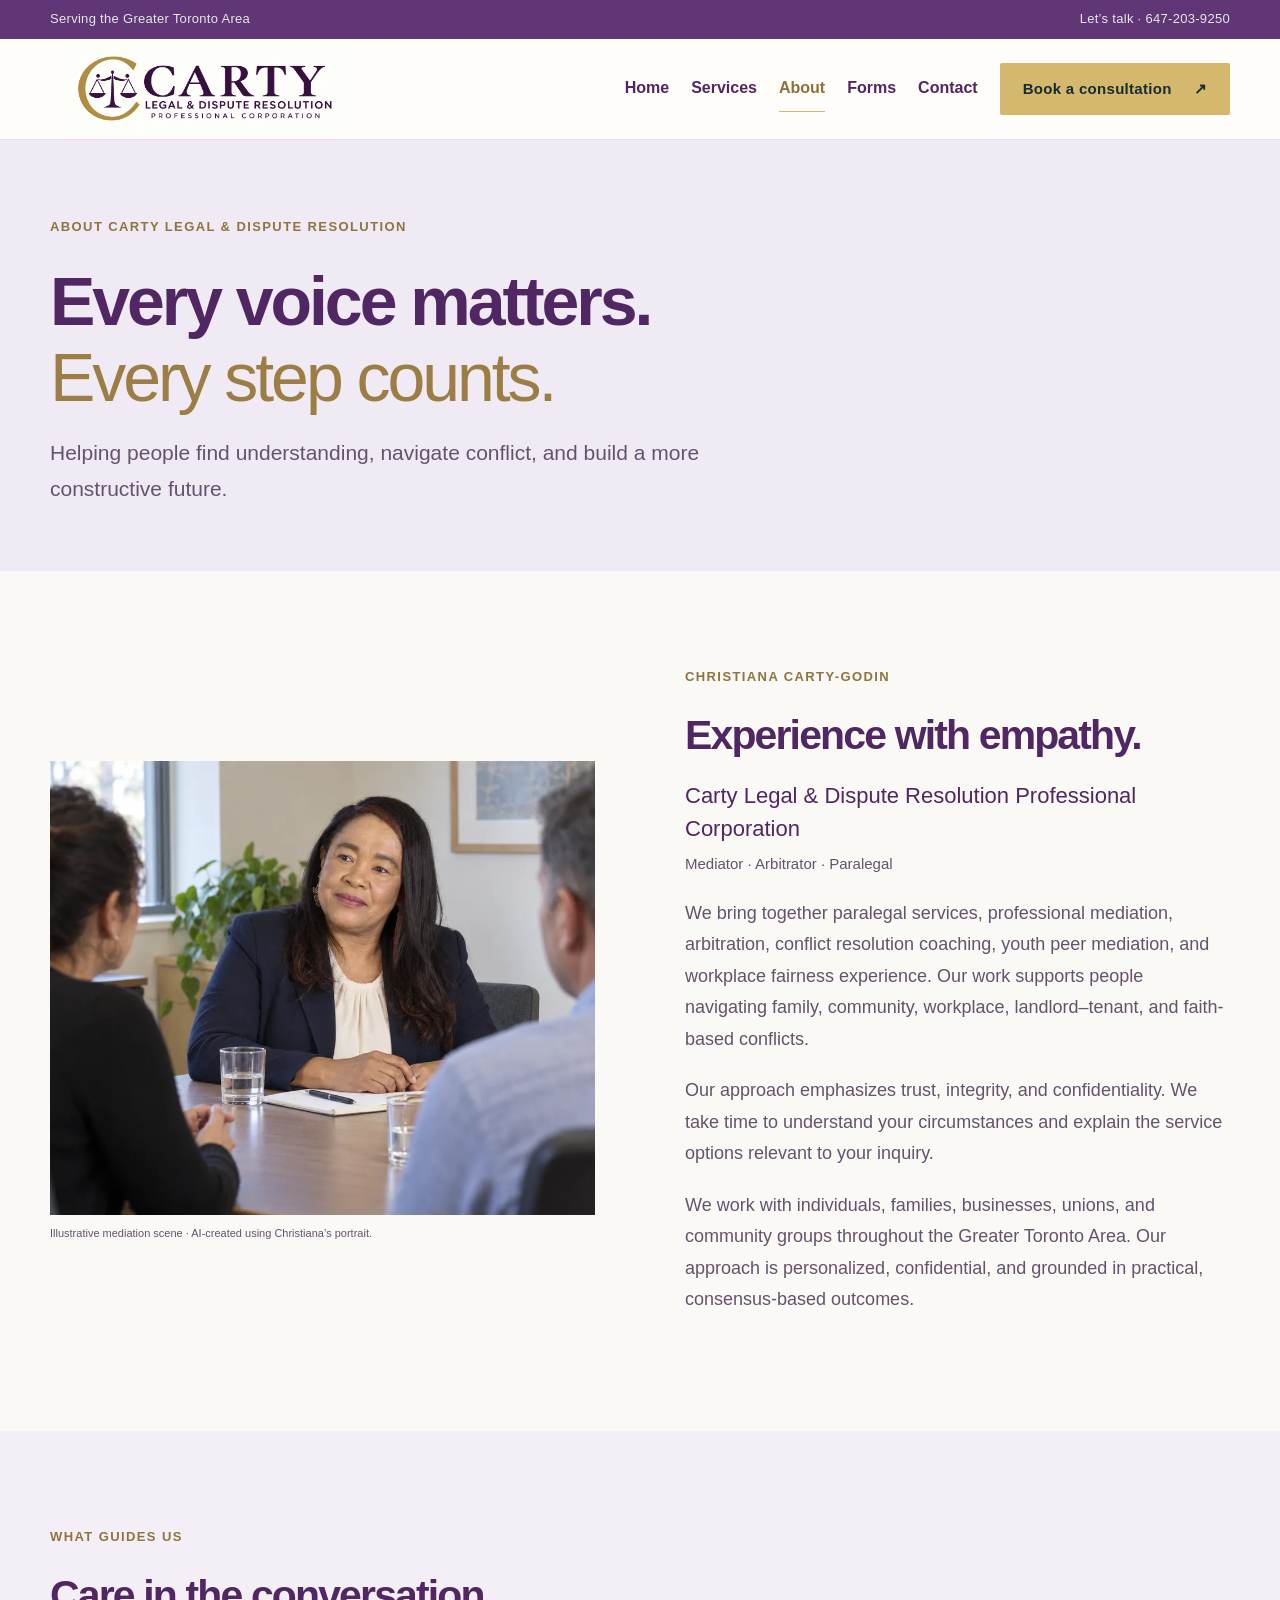
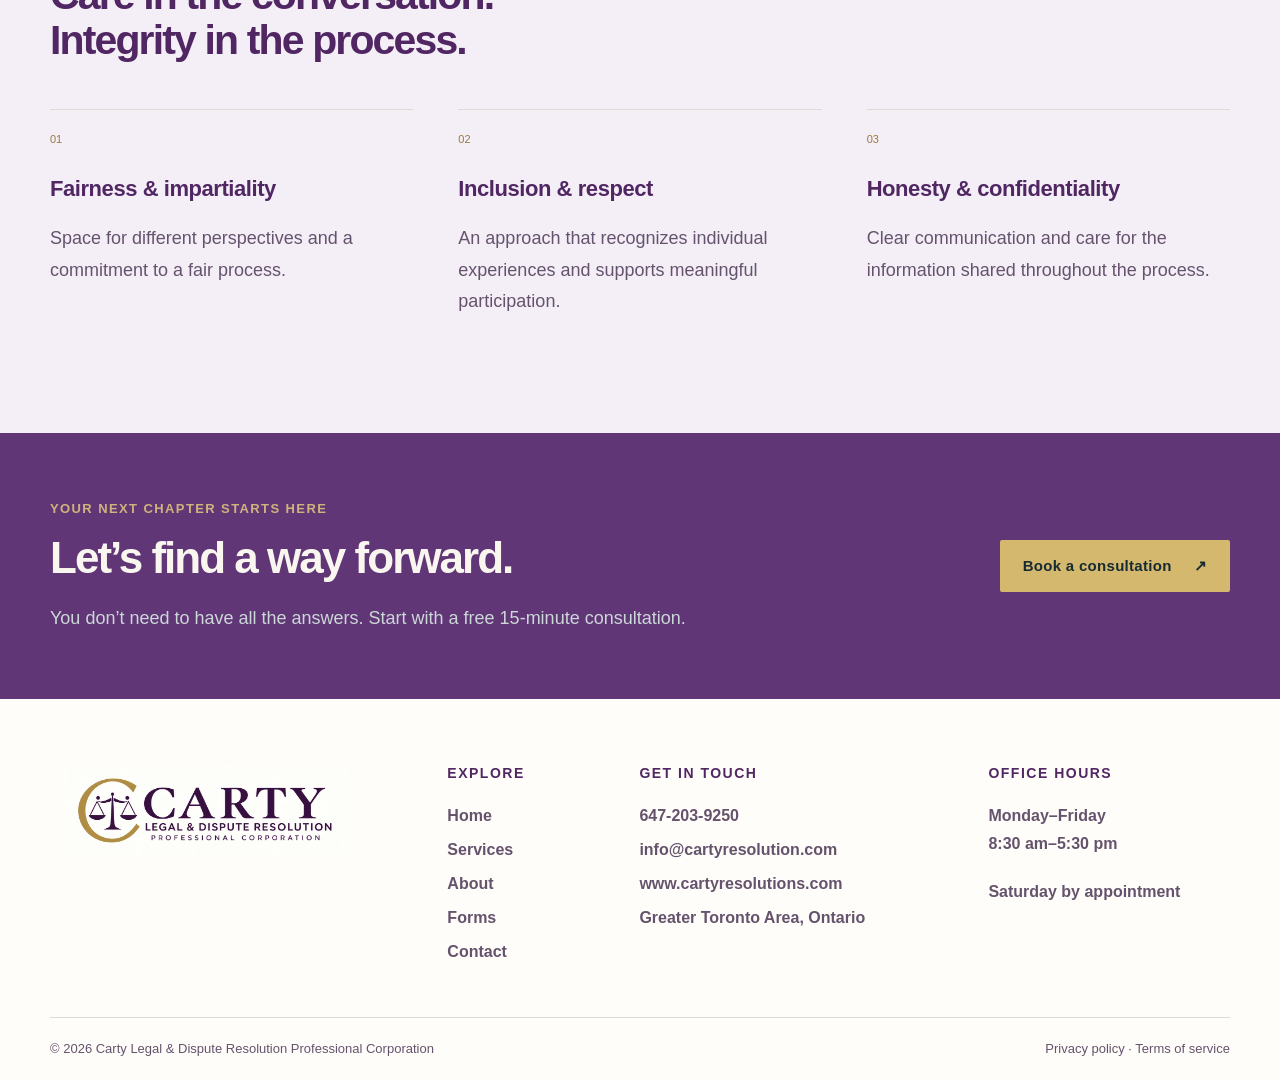
==== commit 0daf05b6: "Enlarge and strengthen text and lighten purple palette" ====
--- a/about/index.html
+++ b/about/index.html
@@ -1 +1 @@
-<!doctype html><html lang="en"><head><meta charset="utf-8"><meta name="viewport" content="width=device-width,initial-scale=1"><title>About Christiana Carty-Godin | Carty Legal & Dispute Resolution</title><meta name="description" content="Meet Christiana Carty-Godin and Carty Legal & Dispute Resolution Professional Corporation. A people-focused approach to paralegal services, mediation, arbitration and conflict resolution in the GTA."><meta name="theme-color" content="#142c35"><link rel="icon" href="../assets/favicon.svg" type="image/svg+xml"><link rel="stylesheet" href="../style.css?v=logo-4"><meta property="og:type" content="website"><meta property="og:locale" content="en_CA"><meta property="og:site_name" content="Carty Legal & Dispute Resolution Professional Corporation"><meta property="og:title" content="About Christiana Carty-Godin | Carty Legal & Dispute Resolution"><meta property="og:description" content="Meet Christiana Carty-Godin and Carty Legal & Dispute Resolution Professional Corporation. A people-focused approach to mediation, arbitration and conflict resolution in the GTA."><meta name="twitter:card" content="summary"><script type="application/ld+json">{"@context":"https://schema.org","@type":"ProfessionalService","name":"Carty Legal & Dispute Resolution Professional Corporation","alternateName":"Carty Legal & Dispute Resolution","telephone":"+1-647-203-9250","email":"info@cartyresolution.com","areaServed":{"@type":"Place","name":"Greater Toronto Area, Ontario, Canada"},"hasOfferCatalog":{"@type":"OfferCatalog","name":"Dispute resolution services","itemListElement":[{"@type":"Offer","itemOffered":{"@type":"Service","name":"Paralegal Services"}},{"@type":"Offer","itemOffered":{"@type":"Service","name":"Mediation"}},{"@type":"Offer","itemOffered":{"@type":"Service","name":"Arbitration"}},{"@type":"Offer","itemOffered":{"@type":"Service","name":"Conflict Management Coaching"}},{"@type":"Offer","itemOffered":{"@type":"Service","name":"Workplace Professional Training"}},{"@type":"Offer","itemOffered":{"@type":"Service","name":"Youth Peer Mediation Training"}}]}}</script><link rel="canonical" href="https://takshvaghasiya.github.io/carty-resolution/about/"><meta property="og:url" content="https://takshvaghasiya.github.io/carty-resolution/about/"><meta property="og:image" content="https://takshvaghasiya.github.io/carty-resolution/assets/christiana-legal-banner.webp"></head><body><a class="skip" href="#main">Skip to content</a><div class="topbar"><div class="wrap"><span>Serving the Greater Toronto Area</span><a href="tel:+16472039250">Let’s talk · 647-203-9250</a></div></div><header><div class="wrap nav"><a class="brand" href="../" aria-label="Carty Legal & Dispute Resolution Professional Corporation home"><img class="brand-logo brand-logo-selected" src="../assets/carty-logo-horizontal.webp" alt="Carty Legal and Dispute Resolution Professional Corporation — gold C and purple scales" width="2172" height="724"></a><button class="menu" aria-label="Open navigation" aria-expanded="false" aria-controls="main-navigation">☰</button><nav id="main-navigation" aria-label="Main navigation"><a href="../" >Home</a><a href="../services/" >Services</a><a href="../about/" aria-current="page">About</a><a href="../forms/" >Forms</a><a href="../contact/" >Contact</a></nav><button class="button gold" data-book>Book a consultation <span>↗</span></button></div></header><main id="main"><section class="page-intro"><div class="wrap"><p class="eyebrow">ABOUT CARTY LEGAL & DISPUTE RESOLUTION</p><h1>Every voice matters.<br><em>Every step counts.</em></h1><p class="lead">Helping people find understanding, navigate conflict, and build a more constructive future.</p></div></section><section class="section"><div class="wrap about-grid"><figure class="meeting-photo"><img src="../assets/christiana-mediation.webp" alt="AI-created illustration of Christiana in a mediation conversation with two fictional participants" width="2172" height="724" loading="lazy"><figcaption>Illustrative mediation scene · AI-created using Christiana’s portrait.</figcaption></figure><div><p class="eyebrow">CHRISTIANA CARTY-GODIN</p><h2>Experience with empathy.</h2><p class="lead">Carty Legal & Dispute Resolution Professional Corporation<br><span class="muted">Mediator · Arbitrator · Paralegal</span></p><p>We bring together paralegal services, professional mediation, arbitration, conflict resolution coaching, youth peer mediation, and workplace fairness experience. Our work supports people navigating family, community, workplace, landlord–tenant, and faith-based conflicts.</p><p>Our approach emphasizes trust, integrity, and confidentiality. We take time to understand your circumstances and explain the service options relevant to your inquiry.</p><p>We work with individuals, families, businesses, unions, and community groups throughout the Greater Toronto Area. Our approach is personalized, confidential, and grounded in practical, consensus-based outcomes.</p></div></div></section><section class="section pale"><div class="wrap"><p class="eyebrow">WHAT GUIDES US</p><h2>Care in the conversation.<br>Integrity in the process.</h2><div class="steps"><article><span>01</span><h3>Fairness & impartiality</h3><p>Space for different perspectives and a commitment to a fair process.</p></article><article><span>02</span><h3>Inclusion & respect</h3><p>An approach that recognizes individual experiences and supports meaningful participation.</p></article><article><span>03</span><h3>Honesty & confidentiality</h3><p>Clear communication and care for the information shared throughout the process.</p></article></div></div></section></main><section class="closing"><div class="wrap"><div><p class="eyebrow">YOUR NEXT CHAPTER STARTS HERE</p><h2>Let’s find a way forward.</h2><p>You don’t need to have all the answers. Start with a free 15-minute consultation.</p></div><button class="button gold" data-book>Book a consultation <span>↗</span></button></div></section><footer><div class="wrap footer-grid"><a class="brand" href="../" aria-label="Carty Legal & Dispute Resolution Professional Corporation home"><img class="brand-logo brand-logo-selected" src="../assets/carty-logo-horizontal.webp" alt="Carty Legal and Dispute Resolution Professional Corporation — gold C and purple scales" width="2172" height="724"></a><div><h3>Explore</h3><a href="../">Home</a><a href="../services/">Services</a><a href="../about/">About</a><a href="../forms/">Forms</a><a href="../contact/">Contact</a></div><div><h3>Get in touch</h3><a href="tel:+16472039250">647-203-9250</a><a href="mailto:info@cartyresolution.com">info@cartyresolution.com</a><a href="https://www.cartyresolutions.com/">www.cartyresolutions.com</a><p>Greater Toronto Area, Ontario</p></div><div><h3>Office hours</h3><p>Monday–Friday<br>8:30 am–5:30 pm</p><p>Saturday by appointment</p></div></div><div class="wrap copyright"><span>© 2026 Carty Legal & Dispute Resolution Professional Corporation</span><span><a href="https://www.crisdisputeresolution.com/privacy-policy">Privacy policy</a> · <a href="https://www.crisdisputeresolution.com/terms-of-service">Terms of service</a></span></div></footer><dialog id="booking"><button class="close" aria-label="Close consultation panel">×</button><p class="eyebrow">BOOK A CONSULTATION</p><h2>Choose a preferred date.</h2><p>Request a free 15-minute introductory consultation. Your appointment is confirmed only after we reply.</p><form id="appointment-form"><label>Your name<input name="name" autocomplete="name" required></label><label>Email address<input name="email" type="email" autocomplete="email" required></label><div class="appointment-fields"><label>Preferred date<input type="date" name="date" required></label><label>Preferred time<select name="time" required><option value="">Choose a time</option><option>08:30</option><option>09:00</option><option>09:30</option><option>10:00</option><option>10:30</option><option>11:00</option><option>11:30</option><option>12:00</option><option>12:30</option><option>13:00</option><option>13:30</option><option>14:00</option><option>14:30</option><option>15:00</option><option>15:30</option><option>16:00</option><option>16:30</option><option>17:00</option></select></label></div><p class="fine">Times are in Toronto time (Eastern). These are preferred times, not live availability.</p><label>What would you like help with?<select name="service"><option>General consultation</option><option>Mediation</option><option>Arbitration</option><option>Paralegal Services</option><option>Landlord & Tenant</option><option>Family</option><option>Workplace Professional Training</option><option>Neighbourhood</option><option>Commercial</option><option>Business Partnership</option><option>Small Claims</option><option>Provincial Offences</option><option>Enforcement Orders</option></select></label><button class="button gold" type="submit">Prepare appointment email ↗</button><p class="fine" id="appointment-status" role="status">Your email app opens with a draft for you to review and send.</p></form><a class="text-link" href="tel:+16472039250">Or call 647-203-9250 ↗</a></dialog><script src="../app.js?v=logo-4"></script></body></html>+<!doctype html><html lang="en"><head><meta charset="utf-8"><meta name="viewport" content="width=device-width,initial-scale=1"><title>About Christiana Carty-Godin | Carty Legal & Dispute Resolution</title><meta name="description" content="Meet Christiana Carty-Godin and Carty Legal & Dispute Resolution Professional Corporation. A people-focused approach to paralegal services, mediation, arbitration and conflict resolution in the GTA."><meta name="theme-color" content="#142c35"><link rel="icon" href="../assets/favicon.svg" type="image/svg+xml"><link rel="stylesheet" href="../style.css?v=readable-5"><meta property="og:type" content="website"><meta property="og:locale" content="en_CA"><meta property="og:site_name" content="Carty Legal & Dispute Resolution Professional Corporation"><meta property="og:title" content="About Christiana Carty-Godin | Carty Legal & Dispute Resolution"><meta property="og:description" content="Meet Christiana Carty-Godin and Carty Legal & Dispute Resolution Professional Corporation. A people-focused approach to mediation, arbitration and conflict resolution in the GTA."><meta name="twitter:card" content="summary"><script type="application/ld+json">{"@context":"https://schema.org","@type":"ProfessionalService","name":"Carty Legal & Dispute Resolution Professional Corporation","alternateName":"Carty Legal & Dispute Resolution","telephone":"+1-647-203-9250","email":"info@cartyresolution.com","areaServed":{"@type":"Place","name":"Greater Toronto Area, Ontario, Canada"},"hasOfferCatalog":{"@type":"OfferCatalog","name":"Dispute resolution services","itemListElement":[{"@type":"Offer","itemOffered":{"@type":"Service","name":"Paralegal Services"}},{"@type":"Offer","itemOffered":{"@type":"Service","name":"Mediation"}},{"@type":"Offer","itemOffered":{"@type":"Service","name":"Arbitration"}},{"@type":"Offer","itemOffered":{"@type":"Service","name":"Conflict Management Coaching"}},{"@type":"Offer","itemOffered":{"@type":"Service","name":"Workplace Professional Training"}},{"@type":"Offer","itemOffered":{"@type":"Service","name":"Youth Peer Mediation Training"}}]}}</script><link rel="canonical" href="https://takshvaghasiya.github.io/carty-resolution/about/"><meta property="og:url" content="https://takshvaghasiya.github.io/carty-resolution/about/"><meta property="og:image" content="https://takshvaghasiya.github.io/carty-resolution/assets/christiana-legal-banner.webp"></head><body><a class="skip" href="#main">Skip to content</a><div class="topbar"><div class="wrap"><span>Serving the Greater Toronto Area</span><a href="tel:+16472039250">Let’s talk · 647-203-9250</a></div></div><header><div class="wrap nav"><a class="brand" href="../" aria-label="Carty Legal & Dispute Resolution Professional Corporation home"><img class="brand-logo brand-logo-selected" src="../assets/carty-logo-horizontal.webp" alt="Carty Legal and Dispute Resolution Professional Corporation — gold C and purple scales" width="2172" height="724"></a><button class="menu" aria-label="Open navigation" aria-expanded="false" aria-controls="main-navigation">☰</button><nav id="main-navigation" aria-label="Main navigation"><a href="../" >Home</a><a href="../services/" >Services</a><a href="../about/" aria-current="page">About</a><a href="../forms/" >Forms</a><a href="../contact/" >Contact</a></nav><button class="button gold" data-book>Book a consultation <span>↗</span></button></div></header><main id="main"><section class="page-intro"><div class="wrap"><p class="eyebrow">ABOUT CARTY LEGAL & DISPUTE RESOLUTION</p><h1>Every voice matters.<br><em>Every step counts.</em></h1><p class="lead">Helping people find understanding, navigate conflict, and build a more constructive future.</p></div></section><section class="section"><div class="wrap about-grid"><figure class="meeting-photo"><img src="../assets/christiana-mediation.webp" alt="AI-created illustration of Christiana in a mediation conversation with two fictional participants" width="2172" height="724" loading="lazy"><figcaption>Illustrative mediation scene · AI-created using Christiana’s portrait.</figcaption></figure><div><p class="eyebrow">CHRISTIANA CARTY-GODIN</p><h2>Experience with empathy.</h2><p class="lead">Carty Legal & Dispute Resolution Professional Corporation<br><span class="muted">Mediator · Arbitrator · Paralegal</span></p><p>We bring together paralegal services, professional mediation, arbitration, conflict resolution coaching, youth peer mediation, and workplace fairness experience. Our work supports people navigating family, community, workplace, landlord–tenant, and faith-based conflicts.</p><p>Our approach emphasizes trust, integrity, and confidentiality. We take time to understand your circumstances and explain the service options relevant to your inquiry.</p><p>We work with individuals, families, businesses, unions, and community groups throughout the Greater Toronto Area. Our approach is personalized, confidential, and grounded in practical, consensus-based outcomes.</p></div></div></section><section class="section pale"><div class="wrap"><p class="eyebrow">WHAT GUIDES US</p><h2>Care in the conversation.<br>Integrity in the process.</h2><div class="steps"><article><span>01</span><h3>Fairness & impartiality</h3><p>Space for different perspectives and a commitment to a fair process.</p></article><article><span>02</span><h3>Inclusion & respect</h3><p>An approach that recognizes individual experiences and supports meaningful participation.</p></article><article><span>03</span><h3>Honesty & confidentiality</h3><p>Clear communication and care for the information shared throughout the process.</p></article></div></div></section></main><section class="closing"><div class="wrap"><div><p class="eyebrow">YOUR NEXT CHAPTER STARTS HERE</p><h2>Let’s find a way forward.</h2><p>You don’t need to have all the answers. Start with a free 15-minute consultation.</p></div><button class="button gold" data-book>Book a consultation <span>↗</span></button></div></section><footer><div class="wrap footer-grid"><a class="brand" href="../" aria-label="Carty Legal & Dispute Resolution Professional Corporation home"><img class="brand-logo brand-logo-selected" src="../assets/carty-logo-horizontal.webp" alt="Carty Legal and Dispute Resolution Professional Corporation — gold C and purple scales" width="2172" height="724"></a><div><h3>Explore</h3><a href="../">Home</a><a href="../services/">Services</a><a href="../about/">About</a><a href="../forms/">Forms</a><a href="../contact/">Contact</a></div><div><h3>Get in touch</h3><a href="tel:+16472039250">647-203-9250</a><a href="mailto:info@cartyresolution.com">info@cartyresolution.com</a><a href="https://www.cartyresolutions.com/">www.cartyresolutions.com</a><p>Greater Toronto Area, Ontario</p></div><div><h3>Office hours</h3><p>Monday–Friday<br>8:30 am–5:30 pm</p><p>Saturday by appointment</p></div></div><div class="wrap copyright"><span>© 2026 Carty Legal & Dispute Resolution Professional Corporation</span><span><a href="https://www.crisdisputeresolution.com/privacy-policy">Privacy policy</a> · <a href="https://www.crisdisputeresolution.com/terms-of-service">Terms of service</a></span></div></footer><dialog id="booking"><button class="close" aria-label="Close consultation panel">×</button><p class="eyebrow">BOOK A CONSULTATION</p><h2>Choose a preferred date.</h2><p>Request a free 15-minute introductory consultation. Your appointment is confirmed only after we reply.</p><form id="appointment-form"><label>Your name<input name="name" autocomplete="name" required></label><label>Email address<input name="email" type="email" autocomplete="email" required></label><div class="appointment-fields"><label>Preferred date<input type="date" name="date" required></label><label>Preferred time<select name="time" required><option value="">Choose a time</option><option>08:30</option><option>09:00</option><option>09:30</option><option>10:00</option><option>10:30</option><option>11:00</option><option>11:30</option><option>12:00</option><option>12:30</option><option>13:00</option><option>13:30</option><option>14:00</option><option>14:30</option><option>15:00</option><option>15:30</option><option>16:00</option><option>16:30</option><option>17:00</option></select></label></div><p class="fine">Times are in Toronto time (Eastern). These are preferred times, not live availability.</p><label>What would you like help with?<select name="service"><option>General consultation</option><option>Mediation</option><option>Arbitration</option><option>Paralegal Services</option><option>Landlord & Tenant</option><option>Family</option><option>Workplace Professional Training</option><option>Neighbourhood</option><option>Commercial</option><option>Business Partnership</option><option>Small Claims</option><option>Provincial Offences</option><option>Enforcement Orders</option></select></label><button class="button gold" type="submit">Prepare appointment email ↗</button><p class="fine" id="appointment-status" role="status">Your email app opens with a draft for you to review and send.</p></form><a class="text-link" href="tel:+16472039250">Or call 647-203-9250 ↗</a></dialog><script src="../app.js?v=readable-5"></script></body></html>
--- a/style.css
+++ b/style.css
@@ -17,3 +17,6 @@
 
 /* Compact horizontal logo */
 .brand .brand-logo-selected,.footer-grid .brand .brand-logo-selected{width:310px;height:94px;object-fit:contain}.nav{min-height:100px}.brand{max-width:330px}@media(max-width:1100px){.brand .brand-logo-selected{width:265px;height:82px}.nav{min-height:94px}}@media(max-width:800px){.brand .brand-logo-selected{width:280px;height:84px}.nav{min-height:94px}}@media(max-width:600px){.brand .brand-logo-selected{width:245px;height:76px}.nav{min-height:86px}.footer-grid .brand .brand-logo-selected{width:280px;height:90px}}
+
+/* Larger readable type and brighter purple */
+:root{--ink:#512763;--muted:#65536d}body{font-size:18px;line-height:1.75;font-weight:500}h1,h2,h3{font-weight:750}.nav nav{font-size:16px;font-weight:700}.topbar{background:#603677;font-size:13px}.hero{background:#512763}.hero:after{background:linear-gradient(90deg,rgba(73,35,94,.98),rgba(73,35,94,.9) 30%,rgba(73,35,94,.25) 55%,transparent 70%)}.hero p:not(.eyebrow){font-size:19px;font-weight:500}.eyebrow{font-size:13px;font-weight:750;letter-spacing:1.4px}.button{font-size:15px;font-weight:750;min-height:50px}.hero-link,.text-link{font-size:16px;font-weight:700}.hero-note{font-size:14px}.section-heading>p,.service-card p,.steps p,.about-grid p:not(.eyebrow),details p,.form-card p,.practice-card p,.form-help p{font-size:18px;font-weight:500}.service-card h3,.practice-card h3{font-size:30px;font-weight:750}.values-strip .wrap{font-size:14px;font-weight:650}.lead,.page-intro .lead{font-size:21px}.closing,.editorial-art{background:#603677}.closing p:not(.eyebrow){font-size:18px}.footer-grid p,.footer-grid div>a:not(.brand){font-size:16px;font-weight:550}footer h3{font-size:14px;font-weight:750}.copyright{font-size:13px}.fine,.scope-note{font-size:14px}summary{font-size:18px;font-weight:650}.contact-item>span{font-size:12px;font-weight:750}.contact-item p{font-size:17px}.contact-item a{font-size:21px;font-weight:700}label{font-size:16px;font-weight:650}input,textarea,select{font-size:17px;font-weight:400}.notice p{font-size:17px}.service-jump a{font-size:15px;font-weight:700}#booking>p:not(.eyebrow){font-size:17px}.practice-section{background:#f3edf7}.page-intro,.about-band{background:#f0eaf4}.faq,.pale{background:#f4eff7}.service-details .eyebrow{font-size:17px}.contact-grid>div>p{font-size:18px}@media(max-width:1100px) and (min-width:801px){.nav nav{font-size:14px;gap:14px}.nav>.button{font-size:13px}}@media(max-width:800px){.nav nav{font-size:17px}.hero p:not(.eyebrow){font-size:18px}.section-heading>p,.service-card p,.steps p,.about-grid p:not(.eyebrow),details p,.form-card p,.practice-card p{font-size:17px}}@media(max-width:600px){body{font-size:17px}.topbar .wrap{font-size:11px}.nav nav a{font-size:18px;font-weight:700}.hero:after{display:none}.hero p:not(.eyebrow){font-size:18px}.hero-note{font-size:13px}.hero .eyebrow{font-size:12px}.page-intro .lead,.service-details .lead{font-size:18px}.values-strip .wrap{font-size:12px}.service-card h3,.practice-card h3{font-size:29px}.button{font-size:15px}.hero-link,.text-link{font-size:16px}.closing p:not(.eyebrow){font-size:17px}.footer-grid div>a:not(.brand),.footer-grid p{font-size:15px}.contact-item a{font-size:18px}.notice p{font-size:16px}.copyright{font-size:12px}.service-jump a{font-size:14px}}
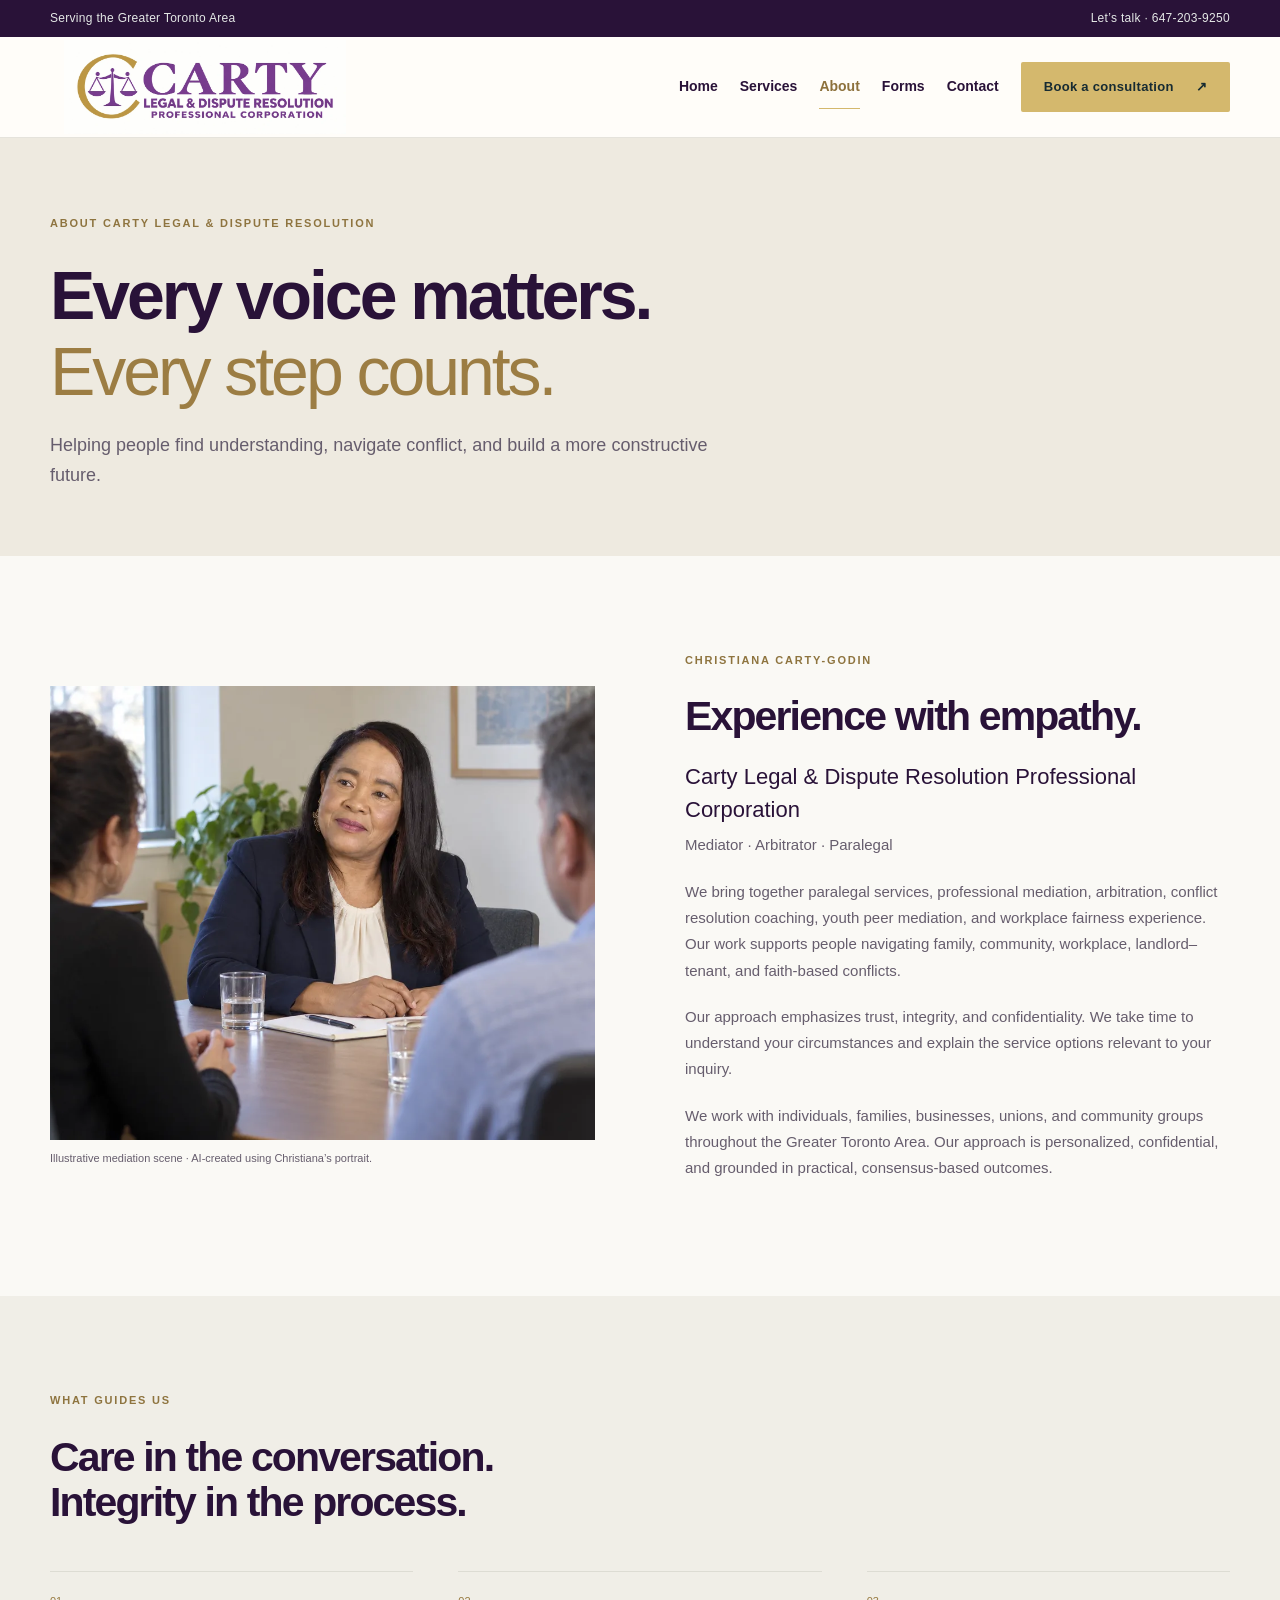
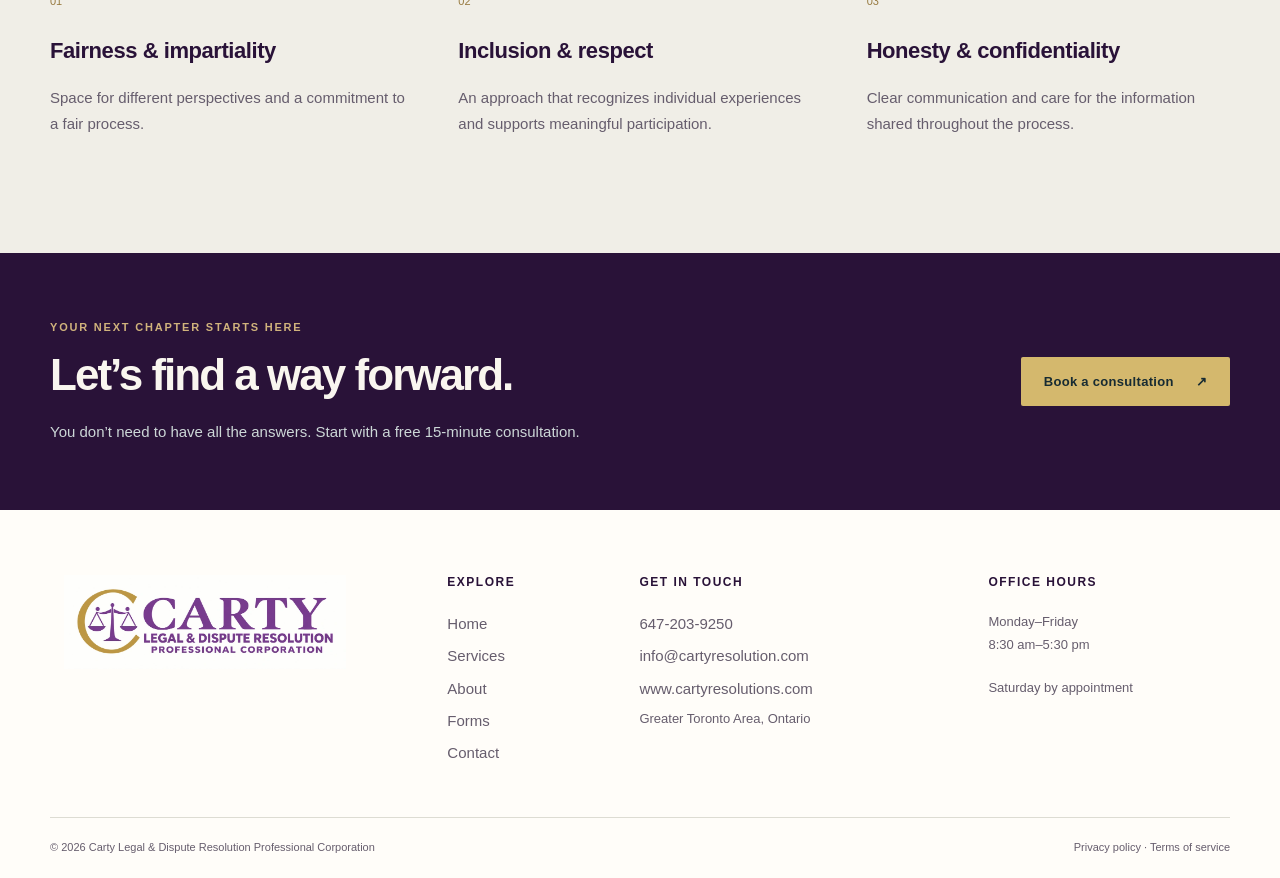
==== commit fa986bb9: "Limit lighter purple and bold lettering to logo; restore website styling" ====
--- a/about/index.html
+++ b/about/index.html
@@ -1 +1 @@
-<!doctype html><html lang="en"><head><meta charset="utf-8"><meta name="viewport" content="width=device-width,initial-scale=1"><title>About Christiana Carty-Godin | Carty Legal & Dispute Resolution</title><meta name="description" content="Meet Christiana Carty-Godin and Carty Legal & Dispute Resolution Professional Corporation. A people-focused approach to paralegal services, mediation, arbitration and conflict resolution in the GTA."><meta name="theme-color" content="#142c35"><link rel="icon" href="../assets/favicon.svg" type="image/svg+xml"><link rel="stylesheet" href="../style.css?v=readable-5"><meta property="og:type" content="website"><meta property="og:locale" content="en_CA"><meta property="og:site_name" content="Carty Legal & Dispute Resolution Professional Corporation"><meta property="og:title" content="About Christiana Carty-Godin | Carty Legal & Dispute Resolution"><meta property="og:description" content="Meet Christiana Carty-Godin and Carty Legal & Dispute Resolution Professional Corporation. A people-focused approach to mediation, arbitration and conflict resolution in the GTA."><meta name="twitter:card" content="summary"><script type="application/ld+json">{"@context":"https://schema.org","@type":"ProfessionalService","name":"Carty Legal & Dispute Resolution Professional Corporation","alternateName":"Carty Legal & Dispute Resolution","telephone":"+1-647-203-9250","email":"info@cartyresolution.com","areaServed":{"@type":"Place","name":"Greater Toronto Area, Ontario, Canada"},"hasOfferCatalog":{"@type":"OfferCatalog","name":"Dispute resolution services","itemListElement":[{"@type":"Offer","itemOffered":{"@type":"Service","name":"Paralegal Services"}},{"@type":"Offer","itemOffered":{"@type":"Service","name":"Mediation"}},{"@type":"Offer","itemOffered":{"@type":"Service","name":"Arbitration"}},{"@type":"Offer","itemOffered":{"@type":"Service","name":"Conflict Management Coaching"}},{"@type":"Offer","itemOffered":{"@type":"Service","name":"Workplace Professional Training"}},{"@type":"Offer","itemOffered":{"@type":"Service","name":"Youth Peer Mediation Training"}}]}}</script><link rel="canonical" href="https://takshvaghasiya.github.io/carty-resolution/about/"><meta property="og:url" content="https://takshvaghasiya.github.io/carty-resolution/about/"><meta property="og:image" content="https://takshvaghasiya.github.io/carty-resolution/assets/christiana-legal-banner.webp"></head><body><a class="skip" href="#main">Skip to content</a><div class="topbar"><div class="wrap"><span>Serving the Greater Toronto Area</span><a href="tel:+16472039250">Let’s talk · 647-203-9250</a></div></div><header><div class="wrap nav"><a class="brand" href="../" aria-label="Carty Legal & Dispute Resolution Professional Corporation home"><img class="brand-logo brand-logo-selected" src="../assets/carty-logo-horizontal.webp" alt="Carty Legal and Dispute Resolution Professional Corporation — gold C and purple scales" width="2172" height="724"></a><button class="menu" aria-label="Open navigation" aria-expanded="false" aria-controls="main-navigation">☰</button><nav id="main-navigation" aria-label="Main navigation"><a href="../" >Home</a><a href="../services/" >Services</a><a href="../about/" aria-current="page">About</a><a href="../forms/" >Forms</a><a href="../contact/" >Contact</a></nav><button class="button gold" data-book>Book a consultation <span>↗</span></button></div></header><main id="main"><section class="page-intro"><div class="wrap"><p class="eyebrow">ABOUT CARTY LEGAL & DISPUTE RESOLUTION</p><h1>Every voice matters.<br><em>Every step counts.</em></h1><p class="lead">Helping people find understanding, navigate conflict, and build a more constructive future.</p></div></section><section class="section"><div class="wrap about-grid"><figure class="meeting-photo"><img src="../assets/christiana-mediation.webp" alt="AI-created illustration of Christiana in a mediation conversation with two fictional participants" width="2172" height="724" loading="lazy"><figcaption>Illustrative mediation scene · AI-created using Christiana’s portrait.</figcaption></figure><div><p class="eyebrow">CHRISTIANA CARTY-GODIN</p><h2>Experience with empathy.</h2><p class="lead">Carty Legal & Dispute Resolution Professional Corporation<br><span class="muted">Mediator · Arbitrator · Paralegal</span></p><p>We bring together paralegal services, professional mediation, arbitration, conflict resolution coaching, youth peer mediation, and workplace fairness experience. Our work supports people navigating family, community, workplace, landlord–tenant, and faith-based conflicts.</p><p>Our approach emphasizes trust, integrity, and confidentiality. We take time to understand your circumstances and explain the service options relevant to your inquiry.</p><p>We work with individuals, families, businesses, unions, and community groups throughout the Greater Toronto Area. Our approach is personalized, confidential, and grounded in practical, consensus-based outcomes.</p></div></div></section><section class="section pale"><div class="wrap"><p class="eyebrow">WHAT GUIDES US</p><h2>Care in the conversation.<br>Integrity in the process.</h2><div class="steps"><article><span>01</span><h3>Fairness & impartiality</h3><p>Space for different perspectives and a commitment to a fair process.</p></article><article><span>02</span><h3>Inclusion & respect</h3><p>An approach that recognizes individual experiences and supports meaningful participation.</p></article><article><span>03</span><h3>Honesty & confidentiality</h3><p>Clear communication and care for the information shared throughout the process.</p></article></div></div></section></main><section class="closing"><div class="wrap"><div><p class="eyebrow">YOUR NEXT CHAPTER STARTS HERE</p><h2>Let’s find a way forward.</h2><p>You don’t need to have all the answers. Start with a free 15-minute consultation.</p></div><button class="button gold" data-book>Book a consultation <span>↗</span></button></div></section><footer><div class="wrap footer-grid"><a class="brand" href="../" aria-label="Carty Legal & Dispute Resolution Professional Corporation home"><img class="brand-logo brand-logo-selected" src="../assets/carty-logo-horizontal.webp" alt="Carty Legal and Dispute Resolution Professional Corporation — gold C and purple scales" width="2172" height="724"></a><div><h3>Explore</h3><a href="../">Home</a><a href="../services/">Services</a><a href="../about/">About</a><a href="../forms/">Forms</a><a href="../contact/">Contact</a></div><div><h3>Get in touch</h3><a href="tel:+16472039250">647-203-9250</a><a href="mailto:info@cartyresolution.com">info@cartyresolution.com</a><a href="https://www.cartyresolutions.com/">www.cartyresolutions.com</a><p>Greater Toronto Area, Ontario</p></div><div><h3>Office hours</h3><p>Monday–Friday<br>8:30 am–5:30 pm</p><p>Saturday by appointment</p></div></div><div class="wrap copyright"><span>© 2026 Carty Legal & Dispute Resolution Professional Corporation</span><span><a href="https://www.crisdisputeresolution.com/privacy-policy">Privacy policy</a> · <a href="https://www.crisdisputeresolution.com/terms-of-service">Terms of service</a></span></div></footer><dialog id="booking"><button class="close" aria-label="Close consultation panel">×</button><p class="eyebrow">BOOK A CONSULTATION</p><h2>Choose a preferred date.</h2><p>Request a free 15-minute introductory consultation. Your appointment is confirmed only after we reply.</p><form id="appointment-form"><label>Your name<input name="name" autocomplete="name" required></label><label>Email address<input name="email" type="email" autocomplete="email" required></label><div class="appointment-fields"><label>Preferred date<input type="date" name="date" required></label><label>Preferred time<select name="time" required><option value="">Choose a time</option><option>08:30</option><option>09:00</option><option>09:30</option><option>10:00</option><option>10:30</option><option>11:00</option><option>11:30</option><option>12:00</option><option>12:30</option><option>13:00</option><option>13:30</option><option>14:00</option><option>14:30</option><option>15:00</option><option>15:30</option><option>16:00</option><option>16:30</option><option>17:00</option></select></label></div><p class="fine">Times are in Toronto time (Eastern). These are preferred times, not live availability.</p><label>What would you like help with?<select name="service"><option>General consultation</option><option>Mediation</option><option>Arbitration</option><option>Paralegal Services</option><option>Landlord & Tenant</option><option>Family</option><option>Workplace Professional Training</option><option>Neighbourhood</option><option>Commercial</option><option>Business Partnership</option><option>Small Claims</option><option>Provincial Offences</option><option>Enforcement Orders</option></select></label><button class="button gold" type="submit">Prepare appointment email ↗</button><p class="fine" id="appointment-status" role="status">Your email app opens with a draft for you to review and send.</p></form><a class="text-link" href="tel:+16472039250">Or call 647-203-9250 ↗</a></dialog><script src="../app.js?v=readable-5"></script></body></html>+<!doctype html><html lang="en"><head><meta charset="utf-8"><meta name="viewport" content="width=device-width,initial-scale=1"><title>About Christiana Carty-Godin | Carty Legal & Dispute Resolution</title><meta name="description" content="Meet Christiana Carty-Godin and Carty Legal & Dispute Resolution Professional Corporation. A people-focused approach to paralegal services, mediation, arbitration and conflict resolution in the GTA."><meta name="theme-color" content="#142c35"><link rel="icon" href="../assets/favicon.svg" type="image/svg+xml"><link rel="stylesheet" href="../style.css?v=logo-6"><meta property="og:type" content="website"><meta property="og:locale" content="en_CA"><meta property="og:site_name" content="Carty Legal & Dispute Resolution Professional Corporation"><meta property="og:title" content="About Christiana Carty-Godin | Carty Legal & Dispute Resolution"><meta property="og:description" content="Meet Christiana Carty-Godin and Carty Legal & Dispute Resolution Professional Corporation. A people-focused approach to mediation, arbitration and conflict resolution in the GTA."><meta name="twitter:card" content="summary"><script type="application/ld+json">{"@context":"https://schema.org","@type":"ProfessionalService","name":"Carty Legal & Dispute Resolution Professional Corporation","alternateName":"Carty Legal & Dispute Resolution","telephone":"+1-647-203-9250","email":"info@cartyresolution.com","areaServed":{"@type":"Place","name":"Greater Toronto Area, Ontario, Canada"},"hasOfferCatalog":{"@type":"OfferCatalog","name":"Dispute resolution services","itemListElement":[{"@type":"Offer","itemOffered":{"@type":"Service","name":"Paralegal Services"}},{"@type":"Offer","itemOffered":{"@type":"Service","name":"Mediation"}},{"@type":"Offer","itemOffered":{"@type":"Service","name":"Arbitration"}},{"@type":"Offer","itemOffered":{"@type":"Service","name":"Conflict Management Coaching"}},{"@type":"Offer","itemOffered":{"@type":"Service","name":"Workplace Professional Training"}},{"@type":"Offer","itemOffered":{"@type":"Service","name":"Youth Peer Mediation Training"}}]}}</script><link rel="canonical" href="https://takshvaghasiya.github.io/carty-resolution/about/"><meta property="og:url" content="https://takshvaghasiya.github.io/carty-resolution/about/"><meta property="og:image" content="https://takshvaghasiya.github.io/carty-resolution/assets/christiana-legal-banner.webp"></head><body><a class="skip" href="#main">Skip to content</a><div class="topbar"><div class="wrap"><span>Serving the Greater Toronto Area</span><a href="tel:+16472039250">Let’s talk · 647-203-9250</a></div></div><header><div class="wrap nav"><a class="brand" href="../" aria-label="Carty Legal & Dispute Resolution Professional Corporation home"><img class="brand-logo brand-logo-selected" src="../assets/carty-logo-horizontal-light.webp" alt="Carty Legal and Dispute Resolution Professional Corporation — gold C and purple scales" width="2172" height="724"></a><button class="menu" aria-label="Open navigation" aria-expanded="false" aria-controls="main-navigation">☰</button><nav id="main-navigation" aria-label="Main navigation"><a href="../" >Home</a><a href="../services/" >Services</a><a href="../about/" aria-current="page">About</a><a href="../forms/" >Forms</a><a href="../contact/" >Contact</a></nav><button class="button gold" data-book>Book a consultation <span>↗</span></button></div></header><main id="main"><section class="page-intro"><div class="wrap"><p class="eyebrow">ABOUT CARTY LEGAL & DISPUTE RESOLUTION</p><h1>Every voice matters.<br><em>Every step counts.</em></h1><p class="lead">Helping people find understanding, navigate conflict, and build a more constructive future.</p></div></section><section class="section"><div class="wrap about-grid"><figure class="meeting-photo"><img src="../assets/christiana-mediation.webp" alt="AI-created illustration of Christiana in a mediation conversation with two fictional participants" width="2172" height="724" loading="lazy"><figcaption>Illustrative mediation scene · AI-created using Christiana’s portrait.</figcaption></figure><div><p class="eyebrow">CHRISTIANA CARTY-GODIN</p><h2>Experience with empathy.</h2><p class="lead">Carty Legal & Dispute Resolution Professional Corporation<br><span class="muted">Mediator · Arbitrator · Paralegal</span></p><p>We bring together paralegal services, professional mediation, arbitration, conflict resolution coaching, youth peer mediation, and workplace fairness experience. Our work supports people navigating family, community, workplace, landlord–tenant, and faith-based conflicts.</p><p>Our approach emphasizes trust, integrity, and confidentiality. We take time to understand your circumstances and explain the service options relevant to your inquiry.</p><p>We work with individuals, families, businesses, unions, and community groups throughout the Greater Toronto Area. Our approach is personalized, confidential, and grounded in practical, consensus-based outcomes.</p></div></div></section><section class="section pale"><div class="wrap"><p class="eyebrow">WHAT GUIDES US</p><h2>Care in the conversation.<br>Integrity in the process.</h2><div class="steps"><article><span>01</span><h3>Fairness & impartiality</h3><p>Space for different perspectives and a commitment to a fair process.</p></article><article><span>02</span><h3>Inclusion & respect</h3><p>An approach that recognizes individual experiences and supports meaningful participation.</p></article><article><span>03</span><h3>Honesty & confidentiality</h3><p>Clear communication and care for the information shared throughout the process.</p></article></div></div></section></main><section class="closing"><div class="wrap"><div><p class="eyebrow">YOUR NEXT CHAPTER STARTS HERE</p><h2>Let’s find a way forward.</h2><p>You don’t need to have all the answers. Start with a free 15-minute consultation.</p></div><button class="button gold" data-book>Book a consultation <span>↗</span></button></div></section><footer><div class="wrap footer-grid"><a class="brand" href="../" aria-label="Carty Legal & Dispute Resolution Professional Corporation home"><img class="brand-logo brand-logo-selected" src="../assets/carty-logo-horizontal-light.webp" alt="Carty Legal and Dispute Resolution Professional Corporation — gold C and purple scales" width="2172" height="724"></a><div><h3>Explore</h3><a href="../">Home</a><a href="../services/">Services</a><a href="../about/">About</a><a href="../forms/">Forms</a><a href="../contact/">Contact</a></div><div><h3>Get in touch</h3><a href="tel:+16472039250">647-203-9250</a><a href="mailto:info@cartyresolution.com">info@cartyresolution.com</a><a href="https://www.cartyresolutions.com/">www.cartyresolutions.com</a><p>Greater Toronto Area, Ontario</p></div><div><h3>Office hours</h3><p>Monday–Friday<br>8:30 am–5:30 pm</p><p>Saturday by appointment</p></div></div><div class="wrap copyright"><span>© 2026 Carty Legal & Dispute Resolution Professional Corporation</span><span><a href="https://www.crisdisputeresolution.com/privacy-policy">Privacy policy</a> · <a href="https://www.crisdisputeresolution.com/terms-of-service">Terms of service</a></span></div></footer><dialog id="booking"><button class="close" aria-label="Close consultation panel">×</button><p class="eyebrow">BOOK A CONSULTATION</p><h2>Choose a preferred date.</h2><p>Request a free 15-minute introductory consultation. Your appointment is confirmed only after we reply.</p><form id="appointment-form"><label>Your name<input name="name" autocomplete="name" required></label><label>Email address<input name="email" type="email" autocomplete="email" required></label><div class="appointment-fields"><label>Preferred date<input type="date" name="date" required></label><label>Preferred time<select name="time" required><option value="">Choose a time</option><option>08:30</option><option>09:00</option><option>09:30</option><option>10:00</option><option>10:30</option><option>11:00</option><option>11:30</option><option>12:00</option><option>12:30</option><option>13:00</option><option>13:30</option><option>14:00</option><option>14:30</option><option>15:00</option><option>15:30</option><option>16:00</option><option>16:30</option><option>17:00</option></select></label></div><p class="fine">Times are in Toronto time (Eastern). These are preferred times, not live availability.</p><label>What would you like help with?<select name="service"><option>General consultation</option><option>Mediation</option><option>Arbitration</option><option>Paralegal Services</option><option>Landlord & Tenant</option><option>Family</option><option>Workplace Professional Training</option><option>Neighbourhood</option><option>Commercial</option><option>Business Partnership</option><option>Small Claims</option><option>Provincial Offences</option><option>Enforcement Orders</option></select></label><button class="button gold" type="submit">Prepare appointment email ↗</button><p class="fine" id="appointment-status" role="status">Your email app opens with a draft for you to review and send.</p></form><a class="text-link" href="tel:+16472039250">Or call 647-203-9250 ↗</a></dialog><script src="../app.js?v=logo-6"></script></body></html>
--- a/style.css
+++ b/style.css
@@ -18,5 +18,3 @@
 /* Compact horizontal logo */
 .brand .brand-logo-selected,.footer-grid .brand .brand-logo-selected{width:310px;height:94px;object-fit:contain}.nav{min-height:100px}.brand{max-width:330px}@media(max-width:1100px){.brand .brand-logo-selected{width:265px;height:82px}.nav{min-height:94px}}@media(max-width:800px){.brand .brand-logo-selected{width:280px;height:84px}.nav{min-height:94px}}@media(max-width:600px){.brand .brand-logo-selected{width:245px;height:76px}.nav{min-height:86px}.footer-grid .brand .brand-logo-selected{width:280px;height:90px}}
 
-/* Larger readable type and brighter purple */
-:root{--ink:#512763;--muted:#65536d}body{font-size:18px;line-height:1.75;font-weight:500}h1,h2,h3{font-weight:750}.nav nav{font-size:16px;font-weight:700}.topbar{background:#603677;font-size:13px}.hero{background:#512763}.hero:after{background:linear-gradient(90deg,rgba(73,35,94,.98),rgba(73,35,94,.9) 30%,rgba(73,35,94,.25) 55%,transparent 70%)}.hero p:not(.eyebrow){font-size:19px;font-weight:500}.eyebrow{font-size:13px;font-weight:750;letter-spacing:1.4px}.button{font-size:15px;font-weight:750;min-height:50px}.hero-link,.text-link{font-size:16px;font-weight:700}.hero-note{font-size:14px}.section-heading>p,.service-card p,.steps p,.about-grid p:not(.eyebrow),details p,.form-card p,.practice-card p,.form-help p{font-size:18px;font-weight:500}.service-card h3,.practice-card h3{font-size:30px;font-weight:750}.values-strip .wrap{font-size:14px;font-weight:650}.lead,.page-intro .lead{font-size:21px}.closing,.editorial-art{background:#603677}.closing p:not(.eyebrow){font-size:18px}.footer-grid p,.footer-grid div>a:not(.brand){font-size:16px;font-weight:550}footer h3{font-size:14px;font-weight:750}.copyright{font-size:13px}.fine,.scope-note{font-size:14px}summary{font-size:18px;font-weight:650}.contact-item>span{font-size:12px;font-weight:750}.contact-item p{font-size:17px}.contact-item a{font-size:21px;font-weight:700}label{font-size:16px;font-weight:650}input,textarea,select{font-size:17px;font-weight:400}.notice p{font-size:17px}.service-jump a{font-size:15px;font-weight:700}#booking>p:not(.eyebrow){font-size:17px}.practice-section{background:#f3edf7}.page-intro,.about-band{background:#f0eaf4}.faq,.pale{background:#f4eff7}.service-details .eyebrow{font-size:17px}.contact-grid>div>p{font-size:18px}@media(max-width:1100px) and (min-width:801px){.nav nav{font-size:14px;gap:14px}.nav>.button{font-size:13px}}@media(max-width:800px){.nav nav{font-size:17px}.hero p:not(.eyebrow){font-size:18px}.section-heading>p,.service-card p,.steps p,.about-grid p:not(.eyebrow),details p,.form-card p,.practice-card p{font-size:17px}}@media(max-width:600px){body{font-size:17px}.topbar .wrap{font-size:11px}.nav nav a{font-size:18px;font-weight:700}.hero:after{display:none}.hero p:not(.eyebrow){font-size:18px}.hero-note{font-size:13px}.hero .eyebrow{font-size:12px}.page-intro .lead,.service-details .lead{font-size:18px}.values-strip .wrap{font-size:12px}.service-card h3,.practice-card h3{font-size:29px}.button{font-size:15px}.hero-link,.text-link{font-size:16px}.closing p:not(.eyebrow){font-size:17px}.footer-grid div>a:not(.brand),.footer-grid p{font-size:15px}.contact-item a{font-size:18px}.notice p{font-size:16px}.copyright{font-size:12px}.service-jump a{font-size:14px}}
